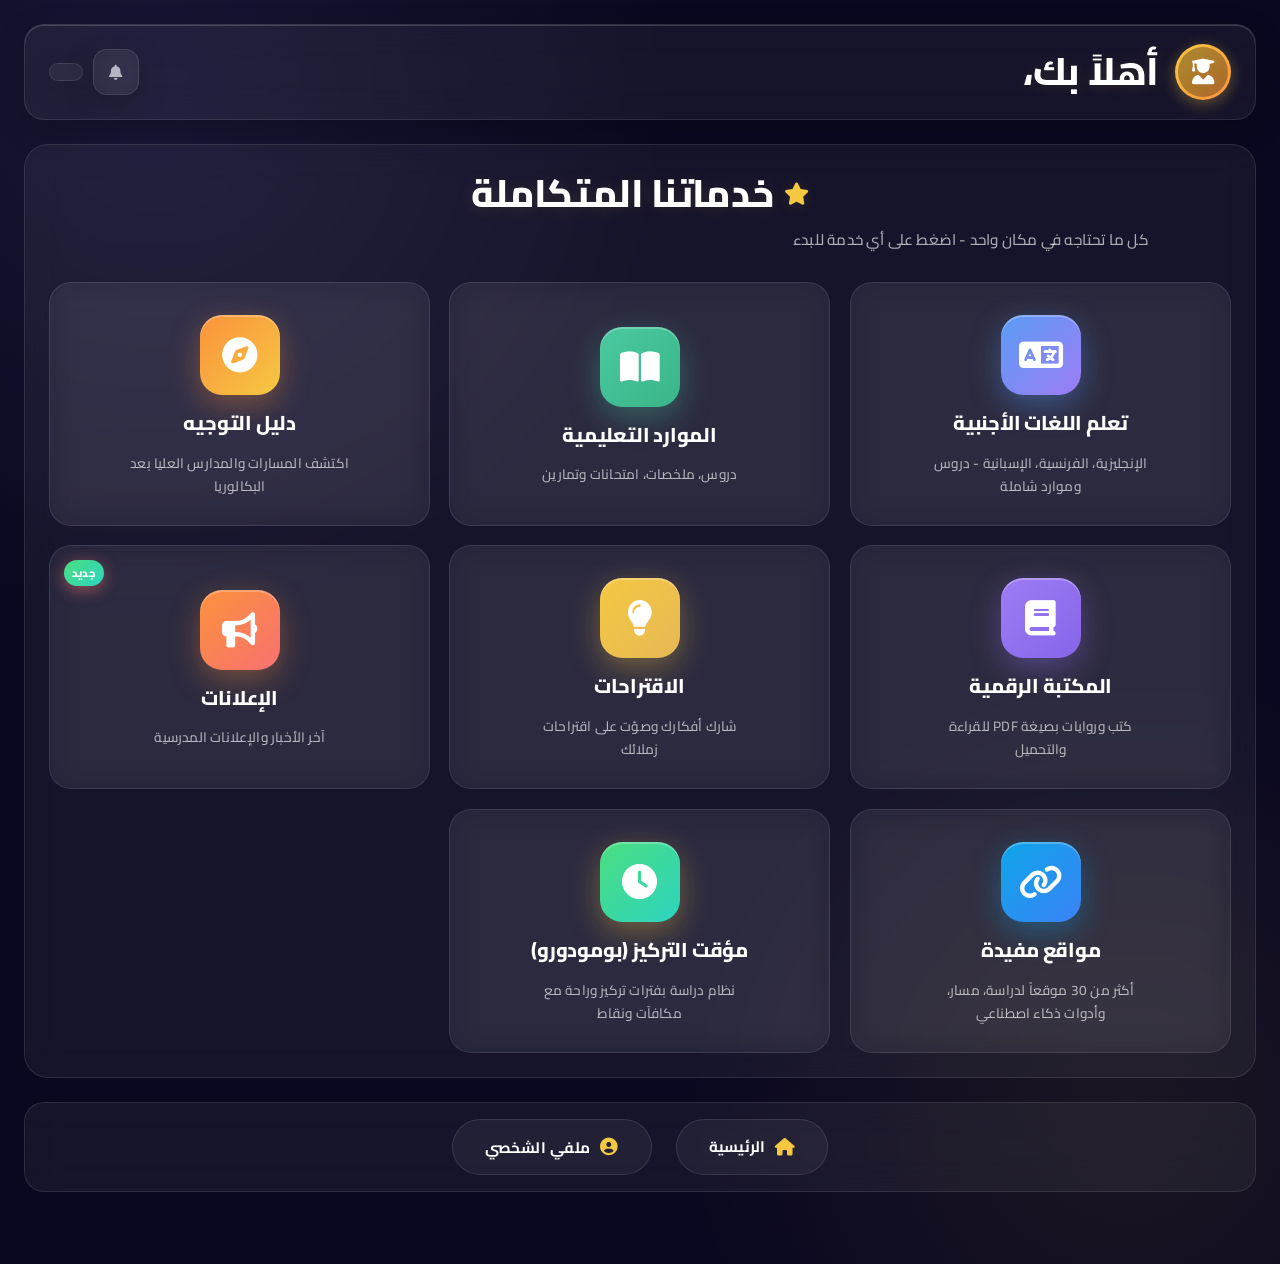
==== dashboard.html @ 283e1a0e "Add files via upload" ====
<!DOCTYPE html>
<html lang="ar" dir="rtl">
<head>
    <meta charset="UTF-8">
    <meta name="viewport" content="width=device-width, initial-scale=1.0">
    <title data-i18n="schoolName">ثانوية الخوارزمي - لوحة التحكم</title>
    <meta name="description" content="لوحة تحكم تلاميذ ثانوية الخوارزمي">
    <meta name="theme-color" content="#0a0820">
    <link rel="stylesheet" href="style.css">
    <link href="https://fonts.googleapis.com/css2?family=Cairo:wght@300;400;500;600;700;800;900&display=swap" rel="stylesheet">
    <link rel="stylesheet" href="https://cdnjs.cloudflare.com/ajax/libs/font-awesome/6.5.1/css/all.min.css">

    <style>
        :root {
            color-scheme: dark;
            --accent-gold: #f5c842;
            --glass-bg: rgba(255, 255, 255, 0.05);
            --glass-bg-hover: rgba(255, 255, 255, 0.075);
            --glass-border: rgba(255, 255, 255, 0.1);
            --glass-blur: blur(18px);
            --glass-shadow: 0 10px 30px rgba(0, 0, 0, 0.22);
            --glass-shadow-hover: 0 12px 32px rgba(0, 0, 0, 0.3), 0 0 18px rgba(245, 200, 66, 0.1);
            --radius-lg: 18px;
            --transition-base: 0.3s ease;
            --text-secondary: rgba(255, 255, 255, 0.65);
            --text-muted: rgba(255, 255, 255, 0.6);
        }

        html, body {
            min-height: 100%;
            background: #0a0820 !important;
            color: #ffffff !important;
        }

        body {
            background-color: #0a0820 !important;
            background-image: radial-gradient(circle at 12% 8%, rgba(91, 82, 153, 0.18), transparent 32%),
                              radial-gradient(circle at 88% 88%, rgba(245, 200, 66, 0.07), transparent 28%) !important;
        }

        /* ملاحظة: .dashboard-container لا يجب أن يحمل backdrop-filter،
           لأنه يجعل أي عنصر position:fixed بداخله (مثل نافذة الإشعارات) نسبةً إليه بدل الشاشة */
        .section-card, .stat-card-dash, .stats-grid > *,
        .services-section, .service-card, .admin-stat-card, .admin-action-btn,
        .admin-messenger-section, .profile-modal-content, .modal-box,
        .modal-content {
            background-color: rgba(255, 255, 255, 0.05);
            border-color: rgba(255, 255, 255, 0.1);
            -webkit-backdrop-filter: blur(18px);
            backdrop-filter: blur(18px);
        }

        .services-title, .section-title, .admin-dashboard-title,
        .rewards-text h3, h1, h2 {
            text-shadow: 0 2px 16px rgba(245, 200, 66, 0.12);
        }

        .btn-rewards {
            box-shadow: 0 4px 15px rgba(245, 200, 66, 0.3) !important;
        }

        .btn-rewards:hover {
            box-shadow: 0 8px 25px rgba(245, 200, 66, 0.42) !important;
        }

        .stat-card-dash, .admin-stat-card {
            transition: transform 0.3s ease, border-color 0.3s ease, box-shadow 0.3s ease;
        }

        .stat-card-dash:hover, .admin-stat-card:hover {
            transform: translateY(-3px);
            border-color: var(--accent-gold) !important;
            box-shadow: 0 10px 28px rgba(0, 0, 0, 0.25), 0 0 16px rgba(245, 200, 66, 0.12);
        }

        input, select, textarea {
            color: #ffffff;
        }

        input::placeholder, textarea::placeholder {
            color: rgba(255, 255, 255, 0.5);
        }

        /* ═══════════════════════════════════════════ */
        /* تحسينات الخطوط والتناسق                     */
        /* ═══════════════════════════════════════════ */
        body {
            font-family: 'Cairo', 'Segoe UI', 'Tahoma', sans-serif !important;
            font-weight: 500 !important;
            line-height: 1.8 !important;
            letter-spacing: 0.2px !important;
            -webkit-font-smoothing: antialiased !important;
            -moz-osx-font-smoothing: grayscale !important;
            text-rendering: optimizeLegibility !important;
        }

        h1, h2, h3, h4 {
            font-family: 'Cairo', sans-serif !important;
            letter-spacing: -0.3px !important;
        }

        .service-title {
            font-size: clamp(1rem, 2.5vw, 1.25rem) !important;
            font-weight: 800 !important;
            letter-spacing: -0.2px !important;
        }

        .service-desc {
            font-size: 0.85rem !important;
            font-weight: 500 !important;
            line-height: 1.7 !important;
        }

        .section-title {
            display: flex !important;
            align-items: center !important;
            gap: 0.6rem !important;
            font-size: 1.05rem !important;
            font-weight: 800 !important;
            padding-bottom: 0.8rem !important;
            margin-bottom: 1rem !important;
            border-bottom: 1px solid rgba(255, 255, 255, 0.1) !important;
        }

        .section-title i {
            color: var(--accent-gold, #f5c842) !important;
            font-size: 1.1rem !important;
        }

        .stat-number-dash {
            font-size: 1.7rem !important;
            font-weight: 900 !important;
            font-variant-numeric: tabular-nums !important;
            letter-spacing: -0.5px !important;
        }

        .stat-info h3 {
            font-size: 0.78rem !important;
            font-weight: 600 !important;
            color: var(--text-muted) !important;
        }

        .dashboard-header {
            position: relative !important;
            z-index: 1000 !important;
        }

        .header-actions {
            display: flex;
            align-items: center;
            gap: 0.6rem;
            position: relative !important;
            z-index: 1001 !important;
        }

        .notifications-wrapper {
            position: relative !important;
            display: inline-block !important;
            z-index: 1002 !important;
        }

        .stats-grid, .section-card, .stat-card-dash, .dashboard-container {
            position: relative;
            z-index: 1;
        }

        /* ═══════════════════════════════════════════ */
        /* ✅ الصورة الشخصية - تحسينات شاملة          */
        /* ═══════════════════════════════════════════ */
        .profile-avatar-large {
            width: 120px !important;
            height: 120px !important;
            border-radius: 50% !important;
            margin: 0 auto 1.2rem !important;
            position: relative !important;
            cursor: pointer !important;
            overflow: hidden !important;
            padding: 3px !important;
            background: linear-gradient(135deg, #f5c842 0%, #fb923c 50%, #a78bfa 100%) !important;
            box-shadow:
                0 0 0 4px rgba(245, 200, 66, 0.18),
                0 0 0 5px rgba(255, 255, 255, 0.1),
                0 15px 40px rgba(0, 0, 0, 0.4) !important;
            transition: all 0.4s cubic-bezier(0.175, 0.885, 0.32, 1.275) !important;
        }

        .profile-avatar-large:hover {
            transform: scale(1.05) !important;
            box-shadow:
                0 0 0 4px rgba(245, 200, 66, 0.18),
                0 0 0 5px rgba(245, 200, 66, 0.4),
                0 20px 50px rgba(0, 0, 0, 0.5) !important;
        }

        .profile-avatar-large img {
            width: 100% !important;
            height: 100% !important;
            object-fit: cover !important;
            border-radius: 50% !important;
            display: block !important;
            background: rgba(0, 0, 0, 0.3) !important;
        }

        .profile-avatar-large .avatar-overlay {
            position: absolute !important;
            inset: 3px !important;
            background: rgba(20, 18, 45, 0.85) !important;
            backdrop-filter: blur(4px) !important;
            display: flex !important;
            flex-direction: column !important;
            align-items: center !important;
            justify-content: center !important;
            color: white !important;
            gap: 6px !important;
            opacity: 0 !important;
            transition: opacity 0.3s ease !important;
            border-radius: 50% !important;
            z-index: 2 !important;
        }

        .profile-avatar-large:hover .avatar-overlay {
            opacity: 1 !important;
        }

        .profile-avatar-large .avatar-overlay i {
            font-size: 1.6rem !important;
            color:#f5c842 !important;
            text-shadow: 0 2px 10px rgba(245, 200, 66, 0.5) !important;
        }

        .profile-avatar-large .avatar-overlay span {
            font-size: 0.72rem !important;
            font-weight: 700 !important;
            letter-spacing: 0.5px !important;
        }

        .user-avatar {
            width: 100% !important;
            height: 100% !important;
            border-radius: 50% !important;
            background: rgba(0, 0, 0, 0.3) !important;
            display: flex !important;
            align-items: center !important;
            justify-content: center !important;
            font-size: 1.6rem !important;
            color:#ffffff !important;
            overflow: hidden !important;
        }

        .user-avatar img {
            width: 100% !important;
            height: 100% !important;
            object-fit: cover !important;
            border-radius: 50% !important;
            display: block !important;
        }

        /* ═══════════════════════════════════════════ */
        /* بطاقة متجر المكافآت                         */
        /* ═══════════════════════════════════════════ */
        .rewards-banner {
            background: linear-gradient(135deg, rgba(245, 200, 66, 0.15), rgba(251, 146, 60, 0.15));
            border: 1px solid rgba(245, 200, 66, 0.4);
            border-radius: 24px;
            padding: 1.5rem;
            margin-bottom: 1.5rem;
            display: flex;
            align-items: center;
            justify-content: space-between;
            flex-wrap: wrap;
            gap: 1rem;
            position: relative;
            overflow: hidden;
            box-shadow: 0 8px 32px rgba(245, 200, 66, 0.1);
        }

        .rewards-banner::before {
            content: '';
            position: absolute;
            top: -50%;
            right: -10%;
            width: 200px;
            height: 200px;
            background: radial-gradient(circle, rgba(245, 200, 66, 0.2), transparent 70%);
            border-radius: 50%;
        }

        .rewards-info {
            display: flex;
            align-items: center;
            gap: 1rem;
            z-index: 1;
        }

        .rewards-icon {
            width: 60px;
            height: 60px;
            border-radius: 18px;
            background: linear-gradient(135deg, #f5c842, #fb923c);
            display: flex;
            align-items: center;
            justify-content: center;
            font-size: 1.8rem;
            color: #1a1a2e;
            box-shadow: 0 8px 20px rgba(245, 200, 66, 0.4);
            flex-shrink: 0;
        }

        .rewards-text h3 {
            color:#ffffff;
            font-size: 1.2rem;
            font-weight: 800;
            margin-bottom: 0.3rem;
        }

        .rewards-text p {
            color:rgba(255, 255, 255, 0.72);
            font-size: 0.85rem;
            margin: 0;
        }

        .rewards-text strong {
            color: var(--accent-gold);
            font-size: 1.1rem;
        }

        .btn-rewards {
            background: linear-gradient(135deg, #f5c842, #fb923c);
            color: #1a1a2e;
            padding: 0.8rem 1.5rem;
            border-radius: 50px;
            font-weight: 800;
            font-family: 'Cairo', sans-serif;
            text-decoration: none;
            display: inline-flex;
            align-items: center;
            gap: 0.5rem;
            z-index: 1;
            transition: all 0.3s ease;
            box-shadow: 0 4px 15px rgba(245, 200, 66, 0.4);
            flex-shrink: 0;
        }

        .btn-rewards:hover {
            transform: translateY(-3px) scale(1.05);
            box-shadow: 0 8px 25px rgba(245, 200, 66, 0.6);
        }

        /* ═══════════════════════════════════════════ */
        /* لوحة المشرف/المطور                          */
        /* ═══════════════════════════════════════════ */
        .admin-dashboard-section {
            background: linear-gradient(135deg, rgba(245, 200, 66, 0.08), rgba(79, 70, 229, 0.08));
            border: 1px solid rgba(245, 200, 66, 0.2);
            border-radius: 24px;
            padding: 1.5rem;
            margin-bottom: 1.5rem;
        }

        .admin-dashboard-title {
            display: flex;
            align-items: center;
            gap: 0.6rem;
            color:#ffffff;
            font-size: 1.1rem;
            font-weight: 800;
            margin-bottom: 1.2rem;
        }

        .admin-dashboard-title i {
            color: var(--accent-gold);
            font-size: 1.3rem;
        }

        .admin-stats-grid {
            display: grid;
            grid-template-columns: repeat(auto-fit, minmax(150px, 1fr));
            gap: 1rem;
            margin-bottom: 1rem;
        }

        .admin-stat-card {
            background: var(--glass-bg);
            backdrop-filter: var(--glass-blur);
            border: 1px solid var(--glass-border);
            border-radius: var(--radius-lg);
            padding: 1rem;
            text-align: center;
            transition: all var(--transition-base);
            cursor: pointer;
            box-shadow: var(--glass-shadow);
        }

        .admin-stat-card:hover {
            background: var(--glass-bg-hover);
            transform: translateY(-3px);
            border-color: rgba(245, 200, 66, 0.3);
            box-shadow: var(--glass-shadow-hover);
        }

        .admin-stat-card .number {
            font-size: 1.8rem;
            font-weight: 900;
            color: var(--accent-gold);
            line-height: 1.2;
            letter-spacing: -0.5px;
        }

        .admin-stat-card .label {
            color: var(--text-secondary);
            font-size: 0.75rem;
            margin-top: 0.2rem;
            font-weight: 600;
        }

        .admin-quick-actions {
            display: grid;
            grid-template-columns: repeat(auto-fit, minmax(140px, 1fr));
            gap: 0.8rem;
            margin-top: 1rem;
        }

        .admin-action-btn {
            background: var(--glass-bg);
            border: 1px solid var(--glass-border);
            border-radius: 14px;
            padding: 0.9rem 0.6rem;
            color:#ffffff;
            text-decoration: none;
            text-align: center;
            transition: all var(--transition-base);
            display: flex;
            flex-direction: column;
            align-items: center;
            gap: 0.4rem;
            font-size: 0.78rem;
            font-weight: 600;
            font-family: 'Cairo', sans-serif;
            cursor: pointer;
        }

        .admin-action-btn:hover {
            background: var(--glass-bg-hover);
            border-color: var(--accent-gold);
            transform: translateY(-3px);
            box-shadow: 0 8px 25px rgba(245, 200, 66, 0.2);
        }

        .admin-action-btn i {
            font-size: 1.3rem;
            color: var(--accent-gold);
            transition: transform 0.3s ease;
        }

        .admin-action-btn:hover i {
            transform: scale(1.15) rotate(-5deg);
        }

        /* ═══════════════════════════════════════════ */
        /* إدارة الرسائل والردود                      */
        /* ═══════════════════════════════════════════ */
        .admin-messenger-section {
            margin-bottom: 1.5rem;
            background: var(--glass-bg);
            backdrop-filter: var(--glass-blur);
            border: 1px solid var(--glass-border);
            border-radius: 24px;
            overflow: hidden;
            box-shadow: var(--glass-shadow);
            transition: all 0.3s ease;
        }

        .admin-messenger-section.fullscreen {
            position: fixed;
            top: 0;
            left: 0;
            width: 100vw;
            height: 100vh;
            z-index: 99999;
            margin: 0;
            border-radius: 0;
            background: rgba(20, 18, 45, 0.94);
        }

        .admin-messenger-section.fullscreen .admin-messenger-wrapper {
            height: calc(100vh - 65px);
        }

        .admin-messenger-header {
            display: flex;
            justify-content: space-between;
            align-items: center;
            padding: 1rem 1.5rem;
            background: linear-gradient(135deg, rgba(91, 156, 245, 0.12), rgba(79, 70, 229, 0.08));
            border-bottom: 1px solid rgba(91, 156, 245, 0.2);
            gap: 1rem;
            flex-wrap: wrap;
        }

        .admin-messenger-header h3 {
            color:#ffffff;
            font-size: 1.05rem;
            font-weight: 800;
            display: flex;
            align-items: center;
            gap: 0.6rem;
            margin: 0;
        }

        .admin-messenger-header h3 i {
            color:#5b9cf5;
            font-size: 1.2rem;
        }

        .btn-fullscreen {
            background:rgba(255, 255, 255, 0.05);
            border: 1px solid rgba(255, 255, 255, 0.1);
            color:rgba(255, 255, 255, 0.72);
            width: 36px;
            height: 36px;
            border-radius: 10px;
            display: flex;
            align-items: center;
            justify-content: center;
            cursor: pointer;
            transition: all 0.3s ease;
        }

        .btn-fullscreen:hover {
            background: rgba(91, 156, 245, 0.2);
            color:#5b9cf5;
            border-color: #5b9cf5;
        }

        .admin-messenger-wrapper {
            display: flex;
            height: 600px;
            background: rgba(20, 18, 45, 0.4);
            overflow: hidden;
        }

        .admin-messenger-list {
            width: 340px;
            flex-shrink: 0;
            background: rgba(20, 18, 45, 0.94);
            border-left: 1px solid rgba(91, 156, 245, 0.1);
            display: flex;
            flex-direction: column;
        }

        .admin-messenger-search {
            padding: 0.8rem;
            border-bottom: 1px solid rgba(255, 255, 255, 0.1);
        }

        .admin-messenger-search input {
            width: 100%;
            padding: 0.6rem 1rem;
            background:rgba(255, 255, 255, 0.05);
            border: 1px solid rgba(255, 255, 255, 0.1);
            border-radius: 20px;
            color:#ffffff;
            font-family: 'Cairo', sans-serif;
            font-size: 0.85rem;
            outline: none;
        }

        .admin-messenger-search input:focus {
            border-color: #5b9cf5;
            background:rgba(255, 255, 255, 0.08);
        }

        .admin-messenger-items {
            flex: 1;
            overflow-y: auto;
            padding: 0.4rem;
        }

        .admin-msg-item {
            display: flex;
            align-items: center;
            gap: 0.7rem;
            padding: 0.75rem 0.8rem;
            border-radius: 12px;
            cursor: pointer;
            transition: all 0.25s ease;
            margin-bottom: 0.3rem;
            border: 1px solid transparent;
        }

        .admin-msg-item:hover {
            background: rgba(91, 156, 245, 0.08);
        }

        .admin-msg-item.active {
            background: rgba(91, 156, 245, 0.15);
            border-color: rgba(91, 156, 245, 0.3);
        }

        .admin-msg-avatar {
            width: 48px;
            height: 48px;
            border-radius: 50%;
            background: linear-gradient(135deg, #5b9cf5, #4a8ae0);
            display: flex;
            align-items: center;
            justify-content: center;
            color: white;
            font-weight: 700;
            font-size: 0.9rem;
            flex-shrink: 0;
            overflow: hidden;
        }

        .admin-msg-avatar img {
            width: 100%;
            height: 100%;
            object-fit: cover;
        }

        .admin-msg-info {
            flex: 1;
            min-width: 0;
        }

        .admin-msg-top {
            display: flex;
            justify-content: space-between;
            gap: 0.4rem;
            margin-bottom: 3px;
        }

        .admin-msg-name {
            color:#ffffff;
            font-size: 0.88rem;
            font-weight: 700;
            overflow: hidden;
            text-overflow: ellipsis;
            white-space: nowrap;
        }

        .admin-msg-time {
            color:rgba(255, 255, 255, 0.58);
            font-size: 0.65rem;
            flex-shrink: 0;
        }

        .admin-msg-bottom {
            display: flex;
            justify-content: space-between;
            align-items: center;
            gap: 0.4rem;
        }

        .admin-msg-preview {
            color:rgba(255, 255, 255, 0.58);
            font-size: 0.75rem;
            overflow: hidden;
            text-overflow: ellipsis;
            white-space: nowrap;
            flex: 1;
        }

        .admin-msg-badge {
            background: #5b9cf5;
            color: white;
            font-size: 0.6rem;
            font-weight: 800;
            padding: 2px 7px;
            border-radius: 10px;
            flex-shrink: 0;
        }

        .admin-messenger-chat {
            flex: 1;
            display: flex;
            flex-direction: column;
            background: rgba(14, 12, 35, 0.92);
            overflow: hidden;
            min-width: 0;
        }

        .admin-chat-empty {
            flex: 1;
            display: flex;
            flex-direction: column;
            align-items: center;
            justify-content: center;
            color:rgba(255, 255, 255, 0.58);
            text-align: center;
        }

        .admin-chat-empty i {
            font-size: 4rem;
            color: rgba(91, 156, 245, 0.3);
            margin-bottom: 1rem;
        }

        .admin-chat-empty h3 {
            color:rgba(255, 255, 255, 0.72);
            font-size: 1.1rem;
            margin-bottom: 0.4rem;
        }

        .admin-chat-header {
            padding: 0.9rem 1.2rem;
            background: rgba(20, 18, 45, 0.94);
            border-bottom: 1px solid rgba(91, 156, 245, 0.15);
            display: flex;
            align-items: center;
            gap: 0.8rem;
            flex-shrink: 0;
        }

        .admin-chat-avatar {
            width: 42px;
            height: 42px;
            border-radius: 50%;
            background: linear-gradient(135deg, #5b9cf5, #4a8ae0);
            display: flex;
            align-items: center;
            justify-content: center;
            color: white;
            font-weight: 700;
            font-size: 0.9rem;
            flex-shrink: 0;
            overflow: hidden;
        }

        .admin-chat-info {
            flex: 1;
            min-width: 0;
        }

        .admin-chat-name {
            color:#ffffff;
            font-size: 0.95rem;
            font-weight: 700;
            margin-bottom: 2px;
            display: flex;
            align-items: center;
            gap: 0.4rem;
        }

        .admin-chat-status {
            color:rgba(255, 255, 255, 0.58);
            font-size: 0.72rem;
        }

        .admin-chat-body {
            flex: 1;
            min-height: 0;
            overflow-y: auto;
            padding: 1.2rem;
            display: flex;
            flex-direction: column;
            gap: 0.8rem;
        }

        .admin-chat-body::-webkit-scrollbar {
            width: 5px;
        }

        .admin-chat-body::-webkit-scrollbar-thumb {
            background: rgba(91, 156, 245, 0.3);
            border-radius: 10px;
        }

        .admin-bubble {
            display: flex;
            gap: 0.6rem;
            max-width: 75%;
            animation: devBubbleIn 0.3s ease;
        }

        @keyframes devBubbleIn {
            from { opacity: 0; transform: translateY(8px); }
            to { opacity: 1; transform: translateY(0); }
        }

        .admin-bubble.student { align-self: flex-start; }
        .admin-bubble.admin { align-self: flex-end; flex-direction: row-reverse; }

        .admin-bubble-avatar {
            width: 34px;
            height: 34px;
            border-radius: 50%;
            display: flex;
            align-items: center;
            justify-content: center;
            flex-shrink: 0;
            font-size: 0.75rem;
            font-weight: 700;
            overflow: hidden;
        }

        .admin-bubble.student .admin-bubble-avatar {
            background: linear-gradient(135deg, #5b5299, #7c6ec8);
            color: white;
        }

        .admin-bubble.admin .admin-bubble-avatar {
            background: linear-gradient(135deg, #e5b855, #d4a440);
            color: #1a1a2e;
        }

        .admin-bubble-content {
            display: flex;
            flex-direction: column;
            gap: 3px;
            min-width: 0;
        }

        .admin-bubble-name {
            font-size: 0.7rem;
            color:rgba(255, 255, 255, 0.58);
            font-weight: 600;
            padding: 0 8px;
        }

        .admin-bubble.admin .admin-bubble-name {
            text-align: left;
            color: #e5b855;
        }

        .admin-bubble.student .admin-bubble-name { text-align: right; }

        .admin-bubble-text {
            padding: 0.65rem 1rem;
            border-radius: 16px;
            font-size: 0.85rem;
            line-height: 1.6;
            word-wrap: break-word;
        }

        .admin-bubble.student .admin-bubble-text {
            background: rgba(91, 82, 153, 0.35);
            border: 1px solid rgba(91, 82, 153, 0.5);
            color:#ffffff;
            border-top-right-radius: 4px;
        }

        .admin-bubble.admin .admin-bubble-text {
            background: linear-gradient(135deg, rgba(229, 184, 85, 0.9), rgba(212, 164, 64, 0.9));
            color: #1a1a2e;
            border-top-left-radius: 4px;
            font-weight: 600;
        }

        .admin-bubble-time {
            font-size: 0.62rem;
            color:rgba(255, 255, 255, 0.58);
            padding: 0 8px;
        }

        .admin-bubble.admin .admin-bubble-time { text-align: left; }
        .admin-bubble.student .admin-bubble-time { text-align: right; }

        .admin-reply-box {
            padding: 0.9rem 1.2rem;
            background: rgba(20, 18, 45, 0.94);
            border-top: 1px solid rgba(91, 156, 245, 0.15);
            display: flex;
            align-items: flex-end;
            gap: 0.6rem;
            flex-shrink: 0;
            min-height: 70px;
            position: relative;
            z-index: 5;
        }

        .admin-reply-input {
            flex: 1;
            background: rgba(91, 156, 245, 0.08);
            border: 1px solid rgba(91, 156, 245, 0.2);
            border-radius: 20px;
            padding: 0.75rem 1rem;
            color:#ffffff;
            font-family: 'Cairo', sans-serif;
            font-size: 0.85rem;
            resize: none;
            outline: none;
            min-height: 44px;
            max-height: 120px;
        }

        .admin-reply-input:focus {
            border-color: rgba(91, 156, 245, 0.5);
            background: rgba(91, 156, 245, 0.12);
        }

        .admin-reply-input::placeholder {
            color:rgba(255, 255, 255, 0.58);
        }

        .admin-send-btn {
            width: 44px;
            height: 44px;
            border-radius: 50%;
            background: linear-gradient(135deg, #e5b855, #d4a440);
            border: none;
            color: #1a1a2e;
            cursor: pointer;
            display: flex;
            align-items: center;
            justify-content: center;
            font-size: 1rem;
            flex-shrink: 0;
            box-shadow: 0 4px 15px rgba(229, 184, 85, 0.4);
            transition: all 0.3s ease;
        }

        .admin-send-btn:hover:not(:disabled) {
            transform: scale(1.08) rotate(-8deg);
            box-shadow: 0 6px 20px rgba(229, 184, 85, 0.6);
        }

        .admin-send-btn:disabled {
            opacity: 0.4;
            cursor: not-allowed;
        }

        /* ═══════════════════════════════════════════ */
        /* الخدمات                                     */
        /* ═══════════════════════════════════════════ */
        .services-section {
            padding: 1.5rem !important;
            background:rgba(255, 255, 255, 0.05);
            border: 1px solid rgba(255, 255, 255, 0.1);
            border-radius: 24px;
            margin-bottom: 1.5rem;
            position: relative;
            overflow: hidden;
        }

        .services-header {
            text-align: center;
            margin-bottom: 1.8rem;
            position: relative;
            z-index: 1;
        }

        .services-title {
            color:#ffffff;
            font-size: 1.5rem;
            font-weight: 800;
            margin-bottom: 0.4rem;
            display: inline-flex;
            align-items: center;
            gap: 0.6rem;
            letter-spacing: 0.5px;
        }

        .services-title i {
            color:#f5c842;
            font-size: 1.4rem;
            animation: servicesTitlePulse 3s ease-in-out infinite;
        }

        @keyframes servicesTitlePulse {
            0%, 100% { transform: scale(1) rotate(0deg); }
            50% { transform: scale(1.1) rotate(-5deg); }
        }

        .services-subtitle {
            color:rgba(255, 255, 255, 0.72);
            font-size: 0.85rem;
            font-weight: 500;
        }

        .services-grid {
            display: grid;
            grid-template-columns: repeat(3, 1fr);
            gap: 1.2rem;
            position: relative;
            z-index: 1;
        }

        .service-card {
            position: relative;
            background: rgba(255, 255, 255, 0.05);
            border: 1.5px solid rgba(255, 255, 255, 0.1);
            border-radius: 22px;
            padding: 2rem 1.5rem 1.7rem;
            text-align: center;
            text-decoration: none;
            color:#ffffff;
            cursor: pointer;
            transition: all 0.45s cubic-bezier(0.175, 0.885, 0.32, 1.275);
            overflow: hidden;
            display: flex;
            flex-direction: column;
            align-items: center;
            justify-content: center;
            gap: 0.9rem;
            min-height: 220px;
            font-family: 'Cairo', sans-serif;
        }

        .service-card::before {
            content: '';
            position: absolute;
            top: 0;
            left: 0;
            right: 0;
            height: 3px;
            background: linear-gradient(90deg, transparent, var(--card-color, #f5c842), transparent);
            opacity: 0.6;
            transition: all 0.45s ease;
        }

        .service-card:hover {
            transform: translateY(-10px) scale(1.03);
            border-color: var(--card-color-border, rgba(245, 200, 66, 0.4));
            box-shadow:
                0 25px 50px rgba(0, 0, 0, 0.35),
                0 0 60px var(--card-color-glow, rgba(245, 200, 66, 0.15));
        }

        .service-icon {
            width: 80px;
            height: 80px;
            border-radius: 22px;
            display: flex;
            align-items: center;
            justify-content: center;
            font-size: 2.2rem;
            color: white;
            flex-shrink: 0;
            background: var(--card-color, linear-gradient(135deg, #f5c842, #fb923c));
            box-shadow:
                0 10px 30px var(--card-color-shadow, rgba(245, 200, 66, 0.35)),
                inset 0 2px 0 rgba(255, 255, 255, 0.25);
            transition: all 0.45s cubic-bezier(0.175, 0.885, 0.32, 1.275);
        }

        .service-card:hover .service-icon {
            transform: rotateY(15deg) rotateX(8deg) scale(1.12) translateY(-5px);
        }

        .service-title {
            color:#ffffff;
            font-size: 1.15rem;
            font-weight: 800;
            margin: 0;
            transition: all 0.3s ease;
        }

        .service-card:hover .service-title {
            color: var(--card-color-text, #f5c842);
        }

        .service-desc {
            color:rgba(255, 255, 255, 0.58);
            font-size: 0.78rem;
            font-weight: 500;
            line-height: 1.5;
            margin: 0;
            max-width: 220px;
        }

        .service-badge {
            position: absolute;
            top: 14px;
            left: 14px;
            min-width: 26px;
            height: 26px;
            padding: 0 8px;
            border-radius: 13px;
            background: linear-gradient(135deg, #f87171, #fb923c);
            color: white;
            font-size: 0.7rem;
            font-weight: 800;
            display: flex;
            align-items: center;
            justify-content: center;
            box-shadow: 0 4px 15px rgba(248, 113, 113, 0.5);
            z-index: 2;
            animation: badgePulse 2s ease-in-out infinite;
        }
        .service-badge { display: none !important; }
                #announcementsServiceBadge { display: flex !important; }
        @keyframes badgePulse {
            0%, 100% { transform: scale(1); }
            50% { transform: scale(1.1); }
        }

        .service-badge.new {
            background: linear-gradient(135deg, #4ade80, #2dd4bf);
        }

        .service-card[data-service="messages"] {
            --card-color: linear-gradient(135deg, #5b9cf5, #4a8ae0);
            --card-color-border: rgba(91, 156, 245, 0.4);
            --card-color-glow: rgba(91, 156, 245, 0.15);
            --card-color-shadow: rgba(91, 156, 245, 0.35);
            --card-color-text: #5b9cf5;
        }

        .service-card[data-service="english"] {
            --card-color: linear-gradient(135deg, #5b9cf5, #9d7cf5);
            --card-color-border: rgba(91, 156, 245, 0.5);
            --card-color-glow: rgba(91, 156, 245, 0.20);
            --card-color-shadow: rgba(91, 156, 245, 0.4);
            --card-color-text: #5b9cf5;
        }

        .service-card[data-service="resources"] {
            --card-color: linear-gradient(135deg, #4ac9a0, #3bb589);
            --card-color-border: rgba(74, 201, 160, 0.4);
            --card-color-glow: rgba(74, 201, 160, 0.15);
            --card-color-shadow: rgba(74, 201, 160, 0.35);
            --card-color-text: #4ac9a0;
        }

        .service-card[data-service="guidance"] {
            --card-color: linear-gradient(135deg, #fb923c, #f5c842);
            --card-color-border: rgba(251, 146, 60, 0.4);
            --card-color-glow: rgba(251, 146, 60, 0.15);
            --card-color-shadow: rgba(251, 146, 60, 0.35);
            --card-color-text: #fb923c;
        }

        .service-card[data-service="library"] {
            --card-color: linear-gradient(135deg, #9d7cf5, #8566e8);
            --card-color-border: rgba(157, 124, 245, 0.4);
            --card-color-glow: rgba(157, 124, 245, 0.15);
            --card-color-shadow: rgba(157, 124, 245, 0.35);
            --card-color-text: #9d7cf5;
        }

        .service-card[data-service="ideas"] {
            --card-color: linear-gradient(135deg, #f5c842, #e5b855);
            --card-color-border: rgba(245, 200, 66, 0.4);
            --card-color-glow: rgba(245, 200, 66, 0.15);
            --card-color-shadow: rgba(245, 200, 66, 0.35);
            --card-color-text: #f5c842;
        }

        .service-card[data-service="announcements"] {
            --card-color: linear-gradient(135deg, #fb923c, #f87171);
            --card-color-border: rgba(251, 146, 60, 0.4);
            --card-color-glow: rgba(251, 146, 60, 0.15);
            --card-color-shadow: rgba(251, 146, 60, 0.35);
            --card-color-text: #fb923c;
        }

        .service-card[data-service="admin"] {
            --card-color: linear-gradient(135deg, #e5b855, #d4a440);
            --card-color-border: rgba(229, 184, 85, 0.4);
            --card-color-glow: rgba(229, 184, 85, 0.15);
            --card-color-shadow: rgba(229, 184, 85, 0.35);
            --card-color-text: #e5b855;
        }
        .service-card[data-service="home"] {
            --card-color: linear-gradient(135deg, #f472b6, #ec4899);
            --card-color-border: rgba(244, 114, 182, 0.4);
            --card-color-glow: rgba(244, 114, 182, 0.15);
            --card-color-shadow: rgba(244, 114, 182, 0.35);
            --card-color-text: #f472b6;
        }

        .service-card[data-service="profile"] {
            --card-color: linear-gradient(135deg, #2dd4bf, #14b8a6);
            --card-color-border: rgba(45, 212, 191, 0.4);
            --card-color-glow: rgba(45, 212, 191, 0.15);
            --card-color-shadow: rgba(45, 212, 191, 0.35);
            --card-color-text: #2dd4bf;
        }

        .service-card[data-service="links"] {
            --card-color: linear-gradient(135deg, #0ea5e9, #3b82f6);
            --card-color-border: rgba(14, 165, 233, 0.4);
            --card-color-glow: rgba(14, 165, 233, 0.15);
            --card-color-shadow: rgba(14, 165, 233, 0.35);
            --card-color-text: #0ea5e9;
        }

        /* ═══════════════════════════════════════════ */
        /* Profile Modal                               */
        /* ═══════════════════════════════════════════ */
        .profile-modal-content {
            background: linear-gradient(165deg, rgba(20, 18, 45, 0.94) 0%, rgba(14, 12, 35, 0.92) 100%) !important;
            backdrop-filter: blur(40px) !important;
            border-radius: 28px !important;
            width: 94% !important;
            max-width: 460px !important;
            max-height: 92vh !important;
            overflow-y: auto !important;
            direction: rtl !important;
            border: 1px solid rgba(255, 255, 255, 0.1) !important;
            box-shadow: 0 30px 80px rgba(0, 0, 0, 0.5) !important;
            animation: profileModalFadeIn 0.45s cubic-bezier(0.175, 0.885, 0.32, 1.275) !important;
        }

        @keyframes profileModalFadeIn {
            from { opacity: 0; transform: scale(0.92) translateY(20px); }
            to { opacity: 1; transform: scale(1) translateY(0); }
        }

        .profile-modal-header {
            background: linear-gradient(135deg, #4c4a8a 0%, #5b5299 100%) !important;
            padding: 1.2rem 1.5rem !important;
            display: flex !important;
            justify-content: space-between !important;
            align-items: center !important;
            position: sticky !important;
            top: 0 !important;
            z-index: 10 !important;
            border-radius: 28px 28px 0 0 !important;
        }

        .header-brand {
            display: flex !important;
            align-items: center !important;
            gap: 0.7rem !important;
            color:#ffffff !important;
            font-weight: 700 !important;
            font-size: 1rem !important;
        }

        .header-brand i {
            font-size: 1.25rem !important;
            color: rgba(245, 200, 66, 0.85) !important;
        }

        .modal-close-btn {
            width: 36px !important;
            height: 36px !important;
            border-radius: 50% !important;
            background:rgba(255, 255, 255, 0.08) !important;
            border: 1px solid rgba(255, 255, 255, 0.1) !important;
            color:rgba(255, 255, 255, 0.72) !important;
            cursor: pointer !important;
            display: flex !important;
            align-items: center !important;
            justify-content: center !important;
            transition: all 0.3s ease !important;
        }

        .modal-close-btn:hover {
            background: rgba(248, 113, 113, 0.25) !important;
            color:#ffffff !important;
            transform: rotate(90deg) !important;
        }

        .profile-modal-body {
            padding: 2rem 1.5rem 1.5rem !important;
            text-align: center !important;
        }

        .profile-display-name {
            color:#ffffff !important;
            font-size: 1.35rem !important;
            font-weight: 700 !important;
            margin-bottom: 0.7rem !important;
        }

        .profile-role-badge {
            display: inline-flex !important;
            align-items: center !important;
            gap: 0.45rem !important;
            padding: 0.45rem 1.15rem !important;
            border-radius: 50px !important;
            font-size: 0.8rem !important;
            font-weight: 700 !important;
        }

        .profile-role-badge.admin {
            background: linear-gradient(135deg, rgba(245, 200, 66, 0.18), rgba(251, 146, 60, 0.15)) !important;
            color: rgba(245, 200, 66, 0.95) !important;
            border: 1px solid rgba(245, 200, 66, 0.25) !important;
        }

        .profile-role-badge.developer {
            background: linear-gradient(135deg, rgba(157, 124, 245, 0.18), rgba(192, 132, 252, 0.15)) !important;
            color: rgba(192, 132, 252, 0.95) !important;
            border: 1px solid rgba(157, 124, 245, 0.25) !important;
        }

        .profile-role-badge.student {
            background: linear-gradient(135deg, rgba(91, 156, 245, 0.18), rgba(168, 85, 247, 0.15)) !important;
            color: rgba(168, 200, 245, 0.95) !important;
            border: 1px solid rgba(91, 156, 245, 0.25) !important;
        }

        .profile-info-cards {
            display: flex !important;
            flex-direction: column !important;
            gap: 0.55rem !important;
            margin-bottom: 1.5rem !important;
            text-align: right !important;
        }

        .info-card {
            display: flex !important;
            align-items: center !important;
            gap: 0.85rem !important;
            padding: 0.85rem 1rem !important;
            background:rgba(255, 255, 255, 0.05) !important;
            border: 1px solid rgba(255, 255, 255, 0.1) !important;
            border-radius: 14px !important;
            transition: all 0.3s ease !important;
        }

        .info-card:hover {
            background:rgba(255, 255, 255, 0.08) !important;
            transform: translateX(-3px) !important;
        }

        .info-card.hidden {
            display: none !important;
        }

        .info-icon {
            width: 40px !important;
            height: 40px !important;
            border-radius: 12px !important;
            display: flex !important;
            align-items: center !important;
            justify-content: center !important;
            font-size: 1rem !important;
            flex-shrink: 0 !important;
            color:#ffffff !important;
        }

        .info-icon.icon-blue {
            background: linear-gradient(135deg, #5b9cf5, #4a8ae0) !important;
        }

        .info-icon.icon-purple {
            background: linear-gradient(135deg, #9d7cf5, #8566e8) !important;
        }

        .info-icon.icon-green {
            background: linear-gradient(135deg, #4ac9a0, #3bb589) !important;
        }

        .info-icon.icon-gold {
            background: linear-gradient(135deg, #e5b855, #d4a440) !important;
            color: #1a1a2e !important;
        }

        .info-content {
            flex: 1 !important;
            min-width: 0 !important;
            display: flex !important;
            flex-direction: column !important;
            gap: 3px !important;
        }

        .info-label {
            font-size: 0.7rem !important;
            color:rgba(255, 255, 255, 0.58) !important;
        }

        .info-value {
            font-size: 0.88rem !important;
            color:#ffffff !important;
            font-weight: 600 !important;
            overflow: hidden !important;
            text-overflow: ellipsis !important;
            white-space: nowrap !important;
        }

        .profile-divider {
            display: flex !important;
            align-items: center !important;
            gap: 0.8rem !important;
            margin: 1.3rem 0 1rem !important;
            color:rgba(255, 255, 255, 0.58) !important;
            font-size: 0.7rem !important;
            font-weight: 600 !important;
        }

        .profile-divider::before,
        .profile-divider::after {
            content: '' !important;
            flex: 1 !important;
            height: 1px !important;
            background:rgba(255, 255, 255, 0.08) !important;
        }

        .password-input-wrapper {
            position: relative !important;
            margin-bottom: 0.7rem !important;
        }

        .password-input-wrapper .input-icon {
            position: absolute !important;
            right: 15px !important;
            top: 50% !important;
            transform: translateY(-50%) !important;
            color:rgba(255, 255, 255, 0.58) !important;
            font-size: 0.85rem !important;
            pointer-events: none !important;
        }

        .password-input-wrapper input {
            width: 100% !important;
            padding: 0.9rem 2.8rem 0.9rem 2.8rem !important;
            background:rgba(255, 255, 255, 0.05) !important;
            border: 1px solid rgba(255, 255, 255, 0.1) !important;
            border-radius: 14px !important;
            color:#ffffff !important;
            font-family: 'Cairo', sans-serif !important;
            font-size: 0.88rem !important;
        }

        .password-input-wrapper input:focus {
            outline: none !important;
            border-color: rgba(245, 200, 66, 0.4) !important;
            box-shadow: 0 0 0 3px rgba(245, 200, 66, 0.08) !important;
        }

        .toggle-pwd {
            position: absolute !important;
            left: 10px !important;
            top: 50% !important;
            transform: translateY(-50%) !important;
            width: 34px !important;
            height: 34px !important;
            border-radius: 10px !important;
            background: transparent !important;
            border: none !important;
            color:rgba(255, 255, 255, 0.58) !important;
            cursor: pointer !important;
        }

        .btn-profile-action {
            width: 100% !important;
            padding: 0.9rem 1.5rem !important;
            border: none !important;
            border-radius: 14px !important;
            color:#ffffff !important;
            cursor: pointer !important;
            font-family: 'Cairo', sans-serif !important;
            font-size: 0.9rem !important;
            font-weight: 700 !important;
            transition: all 0.3s ease !important;
            display: flex !important;
            align-items: center !important;
            justify-content: center !important;
            gap: 0.55rem !important;
        }

        .btn-profile-action.btn-primary {
            background: linear-gradient(135deg, #5b5299 0%, #6d5fb8 100%) !important;
            box-shadow: 0 4px 15px rgba(91, 82, 153, 0.35) !important;
            margin-bottom: 0.6rem !important;
        }

        .btn-profile-action.btn-primary:hover {
            transform: translateY(-2px) !important;
        }

        .btn-profile-action.btn-danger {
            background: rgba(248, 113, 113, 0.15) !important;
            border: 1px solid rgba(248, 113, 113, 0.25) !important;
            color: rgba(255, 180, 180, 0.95) !important;
        }

        .btn-profile-action.btn-danger:hover {
            transform: translateY(-2px) !important;
            background: rgba(248, 113, 113, 0.22) !important;
        }

        /* ═══════════════════════════════════════════ */
        /* Responsive                                  */
        /* ═══════════════════════════════════════════ */
        @media (max-width: 900px) {
            .services-grid {
                grid-template-columns: repeat(2, 1fr) !important;
                gap: 1rem;
            }

            .service-card {
                min-height: 200px;
                padding: 1.7rem 1.2rem 1.5rem;
            }

            .service-icon {
                width: 70px;
                height: 70px;
                font-size: 1.9rem;
            }

            .admin-messenger-list {
                width: 260px;
            }
        }

        @media (max-width: 768px) {
            .rewards-banner {
                flex-direction: column;
                text-align: center;
            }

            .services-section {
                padding: 1.2rem 1rem;
                border-radius: 20px;
            }

            .services-title {
                font-size: 1.2rem;
            }

            .services-subtitle {
                font-size: 0.75rem;
            }

            .services-grid {
                grid-template-columns: 1fr !important;
                gap: 0.9rem;
            }

            .service-card {
                min-height: 130px;
                padding: 1.3rem 1.2rem;
                flex-direction: row;
                justify-content: flex-start;
                text-align: right;
                gap: 1rem;
            }

            .service-icon {
                width: 60px;
                height: 60px;
                font-size: 1.6rem;
                border-radius: 18px;
            }

            .service-title {
                font-size: 0.95rem;
                text-align: right;
            }

            .service-desc {
                text-align: right;
                max-width: none;
                font-size: 0.7rem;
            }

            .profile-avatar-large {
                width: 100px !important;
                height: 100px !important;
            }
        }

        @media (max-width: 480px) {
            .profile-avatar-large {
                width: 90px !important;
                height: 90px !important;
            }
        }

        /* ═══════════════════════════════════════════ */
        /* الإشعارات (تعريف واحد فقط)                  */
        /* نستخدم #id لرفع الأولوية فوق أي CSS خارجي    */
        /* ═══════════════════════════════════════════ */

        /* الإشعارات للحاسوب */
        #notificationsDropdown {
            position: absolute !important;
            top: calc(100% + 12px) !important;
            left: 0 !important;
            right: auto !important;
            bottom: auto !important;
            transform: none !important;
            width: 380px !important;
            max-width: calc(100vw - 32px) !important;
            max-height: 500px !important;
            overflow-y: auto;
            z-index: 9999 !important;
            display: none !important;
            background: #14122d !important;
            border: 1px solid rgba(255, 255, 255, 0.1);
            border-radius: 18px;
            margin: 0 !important;
        }
        #notificationsDropdown.active {
            display: flex !important;
            flex-direction: column;
            opacity: 1 !important;
            visibility: visible !important;
        }

        /* الإشعارات للهاتف (نافذة منبثقة في منتصف الشاشة)
           ملاحظة: الجافاسكريبت ينقل العنصر إلى <body> أثناء الفتح على الهاتف
           حتى لا يتأثر بأي backdrop-filter / transform في العناصر الأب */
        @media (max-width: 768px) {
            #notificationsDropdown,
            #notificationsDropdown.active {
                position: fixed !important;
                top: 50% !important;
                left: 50% !important;
                right: auto !important;
                bottom: auto !important;
                transform: translate(-50%, -50%) !important;
                width: calc(100vw - 32px) !important;
                max-width: 400px !important;
                max-height: 80vh !important;
                z-index: 99999 !important;
                box-shadow: 0 0 0 100vw rgba(0, 0, 0, 0.7) !important;
            }
        }

        /* ═══════════════════════════════════════════ */
        /* إدارة الرسائل: Sliding Panels للهاتف         */
        /* ═══════════════════════════════════════════ */

        /* زر الرجوع: مخفي على الحاسوب */
        .admin-back-btn {
            display: none;
            width: 38px;
            height: 38px;
            border-radius: 50%;
            background: rgba(91, 156, 245, 0.15);
            border: 1px solid rgba(91, 156, 245, 0.3);
            color: #5b9cf5;
            align-items: center;
            justify-content: center;
            cursor: pointer;
            flex-shrink: 0;
            font-size: 1rem;
            transition: background 0.25s ease;
        }
        .admin-back-btn:active { background: rgba(91, 156, 245, 0.3); }

        /* تناسق الحاسوب */
        .admin-messenger-items { min-height: 0; }
        .admin-messenger-items::-webkit-scrollbar { width: 5px; }
        .admin-messenger-items::-webkit-scrollbar-thumb {
            background: rgba(91, 156, 245, 0.3);
            border-radius: 10px;
        }

        @media (max-width: 768px) {
            .admin-messenger-header {
                padding: 0.75rem 1rem;
                flex-direction: row;
                flex-wrap: nowrap;
                align-items: center;
                gap: 0.6rem;
            }
            .admin-messenger-header h3 {
                flex: 1;
                min-width: 0;
                font-size: 0.95rem;
                gap: 0.5rem;
            }
            .admin-messenger-header h3 > span:first-of-type {
                overflow: hidden;
                text-overflow: ellipsis;
                white-space: nowrap;
            }
            .btn-fullscreen { flex-shrink: 0; }

            /* الحاوية: لوحتان فوق بعضهما */
            .admin-messenger-wrapper {
                position: relative;
                display: block;
                height: 72vh;
                height: 72dvh;
                min-height: 460px;
                overflow: hidden;
            }
            .admin-messenger-section.fullscreen .admin-messenger-wrapper {
                height: calc(100vh - 62px);
                height: calc(100dvh - 62px);
            }

            .admin-messenger-list,
            .admin-messenger-chat {
                position: absolute;
                inset: 0;
                width: 100%;
                max-width: 100%;
                height: 100%;
                max-height: none;
                border: none;
                transition: transform 0.35s ease, visibility 0.35s;
            }

            /* الافتراضي: القائمة ظاهرة، الدردشة مخفية خارج الشاشة */
            .admin-messenger-list {
                transform: translateX(0);
                visibility: visible;
                z-index: 2;
            }
            .admin-messenger-chat {
                transform: translateX(-100%);
                visibility: hidden;
                z-index: 1;
            }

            /* عند فتح محادثة */
            .admin-messenger-wrapper.chat-open .admin-messenger-list {
                transform: translateX(100%);
                visibility: hidden;
            }
            .admin-messenger-wrapper.chat-open .admin-messenger-chat {
                transform: translateX(0);
                visibility: visible;
            }

            /* زر الرجوع يظهر على الهاتف فقط */
            .admin-back-btn { display: flex; }

            .admin-chat-header { padding: 0.7rem 0.9rem; gap: 0.6rem; }
            .admin-chat-body { padding: 0.9rem; }
            .admin-bubble { max-width: 88%; }
            .admin-reply-box {
                padding: 0.7rem 0.9rem;
                padding-bottom: calc(0.7rem + env(safe-area-inset-bottom, 0px));
            }

            /* منع تكبير الشاشة تلقائياً في iOS: خط 16px على الأقل */
            .admin-messenger-search input,
            .admin-reply-input,
            .password-input-wrapper input,
            .edit-input {
                font-size: 16px !important;
            }
        }
        .bottom-actions-bar {
            display: flex; justify-content: center; gap: 1.5rem; margin-top: 1.5rem; margin-bottom: 3rem; padding: 1rem;
            background: var(--glass-bg); border: 1px solid var(--glass-border); border-radius: 20px; backdrop-filter: var(--glass-blur);
        }
        .bottom-action-btn {
            display: flex; align-items: center; gap: 0.6rem; padding: 0.8rem 2rem; border-radius: 50px;
            background: rgba(255, 255, 255, 0.05); border: 1px solid rgba(255, 255, 255, 0.1);
            color: white; font-family: 'Cairo', sans-serif; font-weight: 700; font-size: 0.95rem;
            cursor: pointer; text-decoration: none; transition: all 0.3s ease;
        }
        .bottom-action-btn i { color: var(--accent-gold); font-size: 1.1rem; }
        .bottom-action-btn:hover { background: rgba(255, 255, 255, 0.1); transform: translateY(-3px); border-color: var(--accent-gold); }
        @media (max-width: 480px) { .bottom-actions-bar { flex-direction: column; gap: 0.8rem; } .bottom-action-btn { justify-content: center; } }
    </style>

<style id="admin-messenger-mobile-final-fix">
/* Mobile/tablet: show the contact list alone, then the selected chat alone.
   This intentionally avoids the old 36%/64% split that left a blank panel. */
@media screen and (max-width: 1200px) {
  #adminMessengerSection,
  #adminMessengerSection * { box-sizing: border-box; }

  #adminMessengerSection .admin-messenger-wrapper {
    display: block !important;
    position: relative !important;
    width: 100% !important;
    height: min(76dvh, 760px) !important;
    min-height: 440px !important;
    overflow: hidden !important;
  }

  #adminMessengerSection .admin-messenger-list {
    display: flex !important;
    position: absolute !important;
    inset: 0 !important;
    width: 100% !important;
    max-width: none !important;
    min-width: 0 !important;
    height: 100% !important;
    flex-direction: column !important;
    transform: none !important;
    visibility: visible !important;
    z-index: 2 !important;
    border: 0 !important;
  }

  #adminMessengerSection .admin-messenger-items {
    flex: 1 1 auto !important;
    min-height: 0 !important;
    overflow-y: auto !important;
    width: 100% !important;
  }

  #adminMessengerSection .admin-messenger-chat {
    display: none !important;
    position: absolute !important;
    inset: 0 !important;
    width: 100% !important;
    max-width: none !important;
    min-width: 0 !important;
    height: 100% !important;
    transform: none !important;
    visibility: visible !important;
    z-index: 3 !important;
  }

  #adminMessengerSection .admin-messenger-wrapper.chat-open .admin-messenger-list {
    display: none !important;
  }

  #adminMessengerSection .admin-messenger-wrapper.chat-open .admin-messenger-chat {
    display: flex !important;
    flex-direction: column !important;
  }

  #adminMessengerSection .admin-back-btn {
    display: inline-flex !important;
    align-items: center !important;
    justify-content: center !important;
  }

  #adminMessengerSection .admin-messenger-search {
    flex: 0 0 auto !important;
    width: 100% !important;
  }

  #adminMessengerSection .admin-msg-item {
    width: auto !important;
    max-width: none !important;
  }

  #adminMessengerSection.fullscreen .admin-messenger-wrapper {
    height: calc(100dvh - 68px) !important;
    min-height: 0 !important;
  }
}
@media screen and (max-width: 480px) {
  #adminMessengerSection .admin-messenger-wrapper {
    height: 72dvh !important;
    min-height: 420px !important;
  }
  #adminMessengerSection .admin-messenger-header h3 {
    font-size: clamp(.82rem, 3.5vw, .98rem) !important;
  }
  #adminMessengerSection .admin-msg-item {
    padding: .72rem .65rem !important;
    margin: .12rem .2rem !important;
  }
}
</style>

</head>
<body>
    <div class="offline-banner" id="offlineBanner">
        <i class="fas fa-wifi"></i> أنت غير متصل بالإنترنت - بعض الميزات قد لا تعمل
    </div>

    <div class="dashboard-container">
        <!-- ═══════════════════════════════════════════ -->
        <!-- الهيدر                                       -->
        <!-- ═══════════════════════════════════════════ -->
        <div class="dashboard-header">
            <div class="user-info">
                <div class="user-avatar-wrapper" id="avatarWrapper">
                    <div class="user-avatar" id="headerAvatar">
                        <i class="fas fa-user-graduate"></i>
                    </div>
                </div>
                <div class="welcome-text">
                    <h2 id="welcomeName"><span data-i18n="welcome">أهلاً بك</span>،</h2>
                    <p id="userInfo"></p>
                </div>
            </div>

            <div class="header-actions">
                <div class="notifications-wrapper">
                    <button class="notifications-trigger" id="notificationsTrigger" type="button" onclick="window.toggleNotifications(event)">
                        <i class="fas fa-bell"></i>
                        <span class="notifications-badge" id="notificationsBadge" style="display:none;">0</span>
                    </button>

                    <div class="notifications-dropdown" id="notificationsDropdown">
                        <div class="notifications-header">
                            <h4><i class="fas fa-bell"></i> الإشعارات</h4>
                            <div class="notifications-actions">
                                <button class="notif-action-btn" onclick="window.markAllNotificationsRead()">
                                    <i class="fas fa-check-double"></i>
                                </button>
                                <button class="notif-action-btn" onclick="window.clearAllNotifications()">
                                    <i class="fas fa-trash-alt"></i>
                                </button>
                            </div>
                        </div>
                        <div class="notifications-list" id="notificationsList">
                            <div class="notifications-empty">
                                <i class="fas fa-spinner fa-spin"></i>
                                <p>جاري التحميل...</p>
                            </div>
                        </div>
                    </div>
                </div>

                <div class="date-time" id="dateTime"></div>
            </div>
        </div>

        <!-- ═══════════════════════════════════════════ -->
        <!-- قسم التلميذ                                  -->
        <!-- ═══════════════════════════════════════════ -->
        <div id="studentDashboard" style="display:none;">
            <div class="rewards-banner">
                <div class="rewards-info">
                    <div class="rewards-icon"><i class="fas fa-gift"></i></div>
                    <div class="rewards-text">
                        <h3>متجر المكافآت</h3>
                        <p>لديك <strong id="bannerPoints">0</strong> نقطة. استبدلها بجوائز رائعة!</p>
                    </div>
                </div>
                <a href="rewards.html" class="btn-rewards">
                    <i class="fas fa-shopping-cart"></i> استبدل نقاطك الآن
                </a>
            </div>

            <div class="stats-grid">
                <div class="stat-card-dash" onclick="window.openStatModal('homeworks')">
                    <div class="stat-icon"><i class="fas fa-tasks"></i></div>
                    <div class="stat-info">
                        <h3 data-i18n="remainingHomeworks">الواجبات المتبقية</h3>
                        <div class="stat-number-dash" id="remainingHomeworks">0</div>
                    </div>
                </div>
                <div class="stat-card-dash" onclick="window.openStatModal('messages')">
                    <div class="stat-icon"><i class="fas fa-envelope"></i></div>
                    <div class="stat-info">
                        <h3 data-i18n="messages">الرسائل الواردة</h3>
                        <div class="stat-number-dash" id="unreadCount">0</div>
                    </div>
                </div>
                <div class="stat-card-dash" onclick="window.openStatModal('progress')">
                    <div class="stat-icon"><i class="fas fa-check-circle"></i></div>
                    <div class="stat-info">
                        <h3 data-i18n="completionRate">نسبة الإنجاز</h3>
                        <div class="stat-number-dash" id="completionRate">0%</div>
                    </div>
                </div>
                <div class="stat-card-dash" onclick="window.openStatModal('points')">
                    <div class="stat-icon"><i class="fas fa-star"></i></div>
                    <div class="stat-info">
                        <h3 data-i18n="points">نقاط التميز</h3>
                        <div class="stat-number-dash" id="userPoints">0</div>
                    </div>
                </div>
            </div>

            <div class="section-card">
                <div class="section-title">
                    <i class="fas fa-table"></i><span data-i18n="scheduleTitle">جدول الحصص الأسبوعي</span>
                    <div class="section-actions">
                        <button class="btn-action" onclick="window.toggleScheduleEdit()" id="editScheduleBtn">
                            <i class="fas fa-pen"></i> <span data-i18n="edit">تعديل</span>
                        </button>
                        <button class="btn-action save" onclick="window.saveSchedule()" id="saveScheduleBtn" style="display:none;">
                            <i class="fas fa-save"></i> <span data-i18n="save">حفظ</span>
                        </button>
                    </div>
                </div>
                <div class="schedule-table" id="scheduleTable"></div>
                <div class="schedule-note">
                    <i class="fas fa-clock"></i> <span data-i18n="note">الفترة الصباحية: 8:00 - 12:00 | الفترة المسائية: 14:00 - 18:00</span>
                </div>
            </div>

            <div class="section-card">
                <div class="section-title">
                    <i class="fas fa-home"></i><span data-i18n="homeworks">الواجبات المنزلية</span>
                    <div class="section-actions">
                        <button class="btn-action" onclick="window.toggleHomeworkEdit()" id="editHomeworkBtn">
                            <i class="fas fa-pen"></i> <span data-i18n="edit">تعديل</span>
                        </button>
                        <button class="btn-action save" onclick="window.saveHomeworks()" id="saveHomeworkBtn" style="display:none;">
                            <i class="fas fa-save"></i> <span data-i18n="save">حفظ</span>
                        </button>
                    </div>
                </div>
                <div class="homework-list" id="homeworkList"></div>
            </div>

            <!-- مركز التواصل الخاص بالتلاميذ: يظهر مباشرة بعد الواجبات المنزلية -->
            <section id="studentMessengerSection" class="student-messenger-section" aria-label="مركز التواصل">
                <header class="student-messenger-heading">
                    <div class="student-messenger-title">
                        <i class="fas fa-comments"></i>
                        <div>
                            <h2>مركز التواصل</h2>
                            <p>تواصل خاص مع الإدارة والمبرمج وزملائك</p>
                        </div>
                    </div>
                    <button type="button" class="student-messenger-fullscreen" id="studentMessengerFullscreen" aria-label="ملء الشاشة" title="ملء الشاشة">
                        <i class="fas fa-expand"></i>
                    </button>
                </header>
                <iframe
                    id="studentMessengerFrame"
                    class="student-messenger-frame"
                    src="messages.html?embed=1"
                    title="مركز التواصل - ثانوية الخوارزمي"
                    loading="eager"
                    allow="clipboard-read; clipboard-write">
                </iframe>
            </section>

        </div>

        <!-- ═══════════════════════════════════════════ -->
        <!-- قسم المشرف/المطور                            -->
        <!-- ═══════════════════════════════════════════ -->
        <div id="adminDashboard" style="display:none;">
            <div class="admin-dashboard-section">
                <div class="admin-dashboard-title">
                    <i class="fas fa-shield-alt"></i>
                    <span id="adminPanelTitle">لوحة الإشراف</span>
                </div>

                <div class="admin-stats-grid">
                    <div class="admin-stat-card">
                        <div class="number" id="adminTotalStudents">0</div>
                        <div class="label">👥 التلاميذ</div>
                    </div>
                    <div class="admin-stat-card">
                        <div class="number" id="adminNewMessages">0</div>
                        <div class="label">💬 الرسائل الجديدة</div>
                    </div>
                    <div class="admin-stat-card">
                        <div class="number" id="adminIdeas">0</div>
                        <div class="label">💡 الاقتراحات</div>
                    </div>
                    <div class="admin-stat-card">
                        <div class="number" id="adminPendingResources">0</div>
                        <div class="label">📚 موارد قيد المراجعة</div>
                    </div>
                    <div class="admin-stat-card">
                        <div class="number" id="adminAnnouncements">0</div>
                        <div class="label">📢 الإعلانات</div>
                    </div>
                    <div class="admin-stat-card">
                        <div class="number" id="adminAdmins">0</div>
                        <div class="label">👑 المشرفون</div>
                    </div>
                </div>

                <div class="admin-quick-actions">
                    <a href="ideas.html" class="admin-action-btn">
                        <i class="fas fa-lightbulb"></i>
                        <span>الاقتراحات</span>
                    </a>
                    <a href="resources.html" class="admin-action-btn">
                        <i class="fas fa-book-open"></i>
                        <span>الموارد</span>
                    </a>
                    <a href="announcements.html" class="admin-action-btn">
                        <i class="fas fa-bullhorn"></i>
                        <span>الإعلانات</span>
                    </a>
                    <a href="admin.html" target="_blank" rel="noopener" class="admin-action-btn">
                        <i class="fas fa-users"></i>
                        <span>التلاميذ</span>
                    </a>
                    <a href="admin.html" target="_blank" rel="noopener" class="admin-action-btn">
                        <i class="fas fa-external-link-alt"></i>
                        <span>اللوحة الكاملة</span>
                    </a>
                </div>
            </div>

            <div class="admin-messenger-section" id="adminMessengerSection">
                <div class="admin-messenger-header">
                    <h3>
                        <i class="fas fa-comments"></i>
                        <span>إدارة الرسائل والردود</span>
                        <span style="margin-right:auto; background:rgba(91,156,245,0.2); color:#5b9cf5; padding:2px 10px; border-radius:20px; font-size:0.7rem;" id="adminMsgCount">0 محادثة</span>
                    </h3>
                    <button class="btn-fullscreen" onclick="window.toggleFullScreen()" title="ملء الشاشة">
                        <i class="fas fa-expand" id="fullscreenIcon"></i>
                    </button>
                </div>
                <div class="admin-messenger-wrapper" id="adminMessengerWrapper">
                    <div class="admin-messenger-list">
                        <div class="admin-messenger-search">
                            <input type="text" id="adminMsgSearch" placeholder="ابحث عن تلميذ بالاسم أو القسم..." oninput="window.filterAdminMessages(this.value)">
                        </div>
                        <div class="admin-messenger-items" id="adminMsgList">
                            <div style="padding: 1rem; text-align: center; color:rgba(255, 255, 255, 0.58);">
                                <i class="fas fa-spinner fa-spin"></i>
                                <p style="font-size: 0.75rem; margin-top: 0.5rem;">جاري التحميل...</p>
                            </div>
                        </div>
                    </div>
                    <div class="admin-messenger-chat" id="adminChatArea">
                        <div class="admin-chat-empty" id="adminChatEmpty">
                            <i class="fas fa-comments"></i>
                            <h3>اختر محادثة</h3>
                            <p>اختر تلميذاً من القائمة لعرض الرسائل والرد عليها</p>
                        </div>
                        <div class="admin-chat-header" id="adminChatHeader" style="display:none;">
                            <button class="admin-back-btn" id="adminBackBtn" type="button" onclick="window.backToAdminList()" aria-label="رجوع إلى المحادثات">
                                <i class="fas fa-arrow-right"></i>
                            </button>
                            <div class="admin-chat-avatar" id="adminChatAvatar">؟</div>
                            <div class="admin-chat-info">
                                <div class="admin-chat-name" id="adminChatName">—</div>
                                <div class="admin-chat-status" id="adminChatStatus">—</div>
                            </div>
                        </div>
                        <div class="admin-chat-body" id="adminChatBody" style="display:none;"></div>
                        <div class="admin-reply-box" id="adminReplyBox" style="display:none;">
                            <textarea id="adminReplyInput" class="admin-reply-input" placeholder="اكتب ردك هنا..." rows="1" maxlength="1000"></textarea>
                            <button class="admin-send-btn" id="adminSendBtn" onclick="window.sendAdminReply()" disabled>
                                <i class="fas fa-paper-plane"></i>
                            </button>
                        </div>
                    </div>
                </div>
            </div>
        </div>

        <!-- ═══════════════════════════════════════════ -->
        <!-- الخدمات                                      -->
        <!-- ═══════════════════════════════════════════ -->
        <div class="services-section">
            <div class="services-header">
                <h2 class="services-title">
                    <i class="fas fa-star"></i>
                    <span data-i18n="servicesTitle">خدماتنا المتكاملة</span>
                </h2>
                <p class="services-subtitle" data-i18n="servicesSubtitle">كل ما تحتاجه في مكان واحد - اضغط على أي خدمة للبدء</p>
            </div>

            <div class="services-grid">
<a href="english.html" class="service-card" data-service="english">
                    <div class="service-badge new" data-i18n="newBadge">جديد</div>
                    <div class="service-icon"><i class="fas fa-language"></i></div>
                    <h3 class="service-title" data-i18n="englishLabel">تعلم اللغات الأجنبية</h3>
                    <p class="service-desc" data-i18n="serviceEnglishDesc">الإنجليزية، الفرنسية، الإسبانية - دروس وموارد شاملة</p>
                </a>

                <a href="resources.html" class="service-card" data-service="resources">
                    <div class="service-icon"><i class="fas fa-book-open"></i></div>
                    <h3 class="service-title" data-i18n="resourcesLabel">الموارد التعليمية</h3>
                    <p class="service-desc" data-i18n="serviceResourcesDesc">دروس، ملخصات، امتحانات وتمارين</p>
                </a>

                <a href="guidance.html" class="service-card" data-service="guidance">
                    <div class="service-badge new" style="background: linear-gradient(135deg, #f5c842, #fb923c); color: #1a1a2e;">جديد</div>
                    <div class="service-icon"><i class="fas fa-compass"></i></div>
                    <h3 class="service-title">دليل التوجيه</h3>
                    <p class="service-desc">اكتشف المسارات والمدارس العليا بعد البكالوريا</p>
                </a>

                <a href="library.html" class="service-card" data-service="library">
                    <div class="service-icon"><i class="fas fa-book"></i></div>
                    <h3 class="service-title" data-i18n="libraryLabel">المكتبة الرقمية</h3>
                    <p class="service-desc" data-i18n="serviceLibraryDesc">كتب وروايات بصيغة PDF للقراءة والتحميل</p>
                </a>

                <a href="ideas.html" class="service-card" data-service="ideas">
                    <div class="service-icon"><i class="fas fa-lightbulb"></i></div>
                    <h3 class="service-title" data-i18n="ideasLabel">الاقتراحات</h3>
                    <p class="service-desc" data-i18n="serviceIdeasDesc">شارك أفكارك وصوّت على اقتراحات زملائك</p>
                </a>

                <a href="announcements.html" class="service-card" data-service="announcements">
                    <div class="service-badge new" id="announcementsServiceBadge" style="display:none;">جديد</div>
                    <div class="service-icon"><i class="fas fa-bullhorn"></i></div>
                    <h3 class="service-title" data-i18n="announcementsLabel">الإعلانات</h3>
                    <p class="service-desc" data-i18n="serviceAnnouncementsDesc">آخر الأخبار والإعلانات المدرسية</p>
                </a>

                <a href="links.html" class="service-card" data-service="links">
                    <div class="service-badge new" style="background: linear-gradient(135deg, #4ade80, #2dd4bf);">جديد</div>
                    <div class="service-icon"><i class="fas fa-link"></i></div>
                    <h3 class="service-title">مواقع مفيدة</h3>
                    <p class="service-desc">أكثر من 30 موقعاً لدراسة، مسار، وأدوات ذكاء اصطناعي</p>
                </a>
                                <!-- ✅ خدمة مؤقت التركيز الجديدة -->
                <a href="pomodoro.html" class="service-card" data-service="pomodoro">
                    <div class="service-badge new" style="background: linear-gradient(135deg, #4ade80, #2dd4bf); color: #1a1a2e;">جديد</div>
                    <div class="service-icon" style="background: linear-gradient(135deg, #4ade80, #2dd4bf);"><i class="fas fa-clock"></i></div>
                    <h3 class="service-title">مؤقت التركيز (بومودورو)</h3>
                    <p class="service-desc">نظام دراسة بفترات تركيز وراحة مع مكافآت ونقاط</p>
                </a>

                <a href="admin.html" target="_blank" rel="noopener" class="service-card" data-service="admin" id="adminServiceCard" style="display:none;">
                    <div class="service-icon"><i class="fas fa-user-shield"></i></div>
                    <h3 class="service-title" data-i18n="adminPanel">لوحة المشرف</h3>
                    <p class="service-desc" data-i18n="serviceAdminDesc">إدارة التلاميذ، الموارد، والإعلانات</p>
                </a>
            </div>
        </div>

        <div class="bottom-actions-bar">
            <a href="index.html" class="bottom-action-btn">
                <i class="fas fa-home"></i>
                <span>الرئيسية</span>
            </a>
            <button class="bottom-action-btn" onclick="window.openProfileModal()">
                <i class="fas fa-user-circle"></i>
                <span>ملفي الشخصي</span>
            </button>
        </div>
    </div>

    <!-- Modal التفاصيل -->
    <div class="modal-overlay" id="statModal">
        <div class="modal-box">
            <div class="modal-header">
                <h3 id="statModalTitle"><i class="fas fa-info-circle"></i> التفاصيل</h3>
                <span class="modal-close" onclick="window.closeModal('statModal')">&times;</span>
            </div>
            <div class="modal-body" id="statModalBody"></div>
        </div>
    </div>

    <!-- Modal الملف الشخصي -->
    <div class="modal-overlay" id="profileModal">
        <div class="profile-modal-content">
            <div class="profile-modal-header">
                <div class="header-brand">
                    <i class="fas fa-user-circle"></i>
                    <span data-i18n="profileTitle">ملفي الشخصي</span>
                </div>
                <button class="modal-close-btn" onclick="window.closeModal('profileModal')">
                    <i class="fas fa-times"></i>
                </button>
            </div>

            <div class="profile-modal-body">
                <div class="profile-avatar-large" id="profileAvatarLarge">
                    <img id="profileAvatarImg" src="" alt="الصورة الشخصية">
                    <div class="avatar-overlay">
                        <i class="fas fa-camera"></i>
                        <span>تغيير</span>
                    </div>
                </div>
                <input type="file" id="avatarUpload" accept="image/*" style="display:none;">
                <h3 class="profile-display-name" id="profileDisplayName">—</h3>
                <div class="profile-role-badge" id="profileRoleBadge">
                    <i class="fas fa-user-graduate"></i>
                    <span>تلميذ</span>
                </div>

                <div class="profile-info-cards" id="profileInfoCards">
                    <div class="info-card">
                        <div class="info-icon icon-blue"><i class="fas fa-user"></i></div>
                        <div class="info-content">
                            <span class="info-label">الاسم الكامل</span>
                            <span class="info-value" id="profileName">—</span>
                        </div>
                    </div>
                    <div class="info-card">
                        <div class="info-icon icon-purple"><i class="fas fa-envelope"></i></div>
                        <div class="info-content">
                            <span class="info-label">البريد الإلكتروني</span>
                            <span class="info-value" id="profileEmail" dir="ltr">—</span>
                        </div>
                    </div>
                    <div class="info-card" id="classInfoCard">
                        <div class="info-icon icon-green"><i class="fas fa-graduation-cap"></i></div>
                        <div class="info-content">
                            <span class="info-label">القسم</span>
                            <span class="info-value" id="profileClass">—</span>
                        </div>
                    </div>
                    <div class="info-card" id="pointsInfoCard">
                        <div class="info-icon icon-gold"><i class="fas fa-star"></i></div>
                        <div class="info-content">
                            <span class="info-label">نقاط التميز</span>
                            <span class="info-value" id="profilePoints">0</span>
                        </div>
                    </div>
                </div>

                <div class="profile-divider"><span>الإعدادات</span></div>

                <div class="password-input-wrapper">
                    <i class="fas fa-lock input-icon"></i>
                    <input type="password" id="newPassword" placeholder="كلمة المرور الجديدة" minlength="8">
                    <button class="toggle-pwd" onclick="window.togglePasswordVisibility('newPassword', this)" type="button">
                        <i class="fas fa-eye"></i>
                    </button>
                </div>
                <button id="updatePasswordBtn" class="btn-profile-action btn-primary">
                    <i class="fas fa-key"></i>
                    <span>تغيير كلمة المرور</span>
                </button>

                <button id="logoutBtn" class="btn-profile-action btn-danger">
                    <i class="fas fa-sign-out-alt"></i>
                    <span>تسجيل الخروج</span>
                </button>
            </div>
        </div>
    </div>

    <script type="module">
        import { supabase, showToast, escapeHtml } from './supabase.js';
        import { initLanguage } from './language.js';
        import {
            initNotifications,
            loadNotifications,
            renderNotifications,
            markAllAsRead,
            clearAllNotifications
        } from './notifications.js';

        window.addEventListener('error', (e) => console.error('❌ Global error:', e.message));
        window.addEventListener('unhandledrejection', (e) => console.error('❌ Unhandled promise:', e.reason));

        function updateOnlineStatus() {
            const banner = document.getElementById('offlineBanner');
            if (!banner) return;
            if (navigator.onLine) banner.classList.remove('active');
            else banner.classList.add('active');
        }
        window.addEventListener('online', updateOnlineStatus);
        window.addEventListener('offline', updateOnlineStatus);
        updateOnlineStatus();

        initLanguage();

        let currentUser = null;
        let homeworksData = [];
        let isHomeworkEditMode = false;
        let isScheduleEditMode = false;
        let scheduleData = [];
        let dateTimeIntervalId = null;
        let isAvatarUploading = false;

        async function checkSession() {
            try {
                const savedUserStr = localStorage.getItem('currentUser');
                if (!savedUserStr || savedUserStr === 'null') {
                    window.location.href = 'login.html';
                    return false;
                }

                const savedUser = JSON.parse(savedUserStr);
                if (!savedUser || !savedUser.id) {
                    localStorage.removeItem('currentUser');
                    window.location.href = 'login.html';
                    return false;
                }

                const { data, error } = await supabase
                    .from('students')
                    .select('id, name, email, class, role, points, avatar_url, gender')
                    .eq('id', savedUser.id)
                    .single();

                if (error || !data) {
                    localStorage.removeItem('currentUser');
                    window.location.href = 'login.html';
                    return false;
                }

                currentUser = {
                    id: data.id,
                    name: data.name,
                    email: data.email,
                    class: data.class,
                    role: data.role || 'student',
                    points: data.points || 0,
                    avatar_url: data.avatar_url || null,
                    gender: data.gender || null
                };

                localStorage.setItem('currentUser', JSON.stringify(currentUser));
                return true;
            } catch (error) {
                console.error('❌ خطأ في التحقق:', error);
                window.location.href = 'login.html';
                return false;
            }
        }

        function showCorrectDashboard() {
            const role = currentUser.role || 'student';

            document.getElementById('studentDashboard').style.display = 'none';
            document.getElementById('adminDashboard').style.display = 'none';

            if (role === 'student') {
                document.getElementById('studentDashboard').style.display = 'block';
                loadStudentData();
            } else {
                document.getElementById('adminDashboard').style.display = 'block';

                const title = document.getElementById('adminPanelTitle');
                if (role === 'developer') {
                    title.textContent = '🛠️ لوحة الإدارة (وضع المطور)';
                } else {
                    title.textContent = '👑 لوحة الإشراف';
                }

                loadAdminData();
                loadAdminMessages();
            }

            const adminCard = document.getElementById('adminServiceCard');
            if (adminCard) {
                adminCard.style.display = (role === 'admin' || role === 'developer') ? 'flex' : 'none';
            }

            const pointsCard = document.getElementById('pointsInfoCard');
            if (pointsCard) {
                pointsCard.classList.toggle('hidden', role !== 'student');
            }

            const classCard = document.getElementById('classInfoCard');
            if (classCard) {
                classCard.classList.toggle('hidden', !currentUser.class);
            }
        }

        window.toggleFullScreen = function() {
            const section = document.getElementById('adminMessengerSection');
            const icon = document.getElementById('fullscreenIcon');
            if (!section) return;
            section.classList.toggle('fullscreen');
            if (section.classList.contains('fullscreen')) {
                icon.className = 'fas fa-compress';
            } else {
                icon.className = 'fas fa-expand';
            }
        };

        document.addEventListener('keydown', function(e) {
            if (e.key === 'Escape') {
                const section = document.getElementById('adminMessengerSection');
                if (section && section.classList.contains('fullscreen')) {
                    window.toggleFullScreen();
                }
            }
        });

        const defaultSchedule = [
            { day: "الأحد", morning: "🌟 يوم عطلة رسمي 🌟", evening: "", isHoliday: true },
            { day: "الإثنين", morning: "📐 الرياضيات\n⚡ الفيزياء", evening: "📖 اللغة العربية\n🕌 التربية الإسلامية" },
            { day: "الثلاثاء", morning: "🔬 العلوم\n📐 الرياضيات", evening: "🇬🇧 الإنجليزية\n💭 الفلسفة" },
            { day: "الأربعاء", morning: "⚡ الفيزياء\n📐 الرياضيات", evening: "📜 التاريخ\n🇫🇷 الفرنسية" },
            { day: "الخميس", morning: "📐 الرياضيات\n🔬 العلوم", evening: "⚡ الفيزياء\n🏃 التربية البدنية" },
            { day: "الجمعة", morning: "⚪ صباح فارغ", evening: "📐 الرياضيات (15:00-17:00)\n⚡ الفيزياء (17:00-19:00)" },
            { day: "السبت", morning: "💭 الفلسفة\n🇬🇧 الإنجليزية", evening: "⚪ لا توجد حصص مسائية" }
        ];

        function loadStudentData() {
            loadSchedule();
            loadHomeworks();
            loadMessagesCount();
            loadUserPoints();
        }

        function loadSchedule() {
            const saved = localStorage.getItem('scheduleData');
            if (saved) {
                try {
                    scheduleData = JSON.parse(saved);
                } catch (e) {
                    scheduleData = JSON.parse(JSON.stringify(defaultSchedule));
                }
            } else {
                scheduleData = JSON.parse(JSON.stringify(defaultSchedule));
            }
            displaySchedule();
        }

        function displaySchedule() {
            const container = document.getElementById('scheduleTable');
            if (!container) return;

            if (isScheduleEditMode) {
                let html = `<table><thead><tr><th>اليوم</th><th>الفترة الصباحية</th><th>الفترة المسائية</th><th>إجراءات</th></tr></thead><tbody>`;
                scheduleData.forEach((day, index) => {
                    html += `<tr>
                        <td class="day-cell">${escapeHtml(day.day)}</td>
                        <td>${day.isHoliday ? `<input type="text" class="edit-input" value="${escapeHtml(day.morning)}" id="schedule_morning_${index}">` : `<textarea class="edit-input" id="schedule_morning_${index}" rows="2">${escapeHtml(day.morning)}</textarea>`}</td>
                        <td>${day.isHoliday ? `<span style="color:rgba(255, 255, 255, 0.58);font-size:0.7rem;">لا توجد حصص</span>` : `<textarea class="edit-input" id="schedule_evening_${index}" rows="2">${escapeHtml(day.evening)}</textarea>`}</td>
                        <td><button class="btn-action" onclick="window.toggleHoliday(${index})" style="font-size:0.6rem;">${day.isHoliday ? '📅 إلغاء' : '🌟 عطلة'}</button></td>
                    </tr>`;
                });
                html += `</tbody></table>`;
                container.innerHTML = html;
            } else {
                let html = `<table><thead><tr><th>اليوم</th><th>الفترة الصباحية</th><th>الفترة المسائية</th></tr></thead><tbody>`;
                scheduleData.forEach(day => {
                    if (day.isHoliday) {
                        html += `<tr><td class="day-cell">${escapeHtml(day.day)}</td><td colspan="2" class="holiday-cell">🌟 ${escapeHtml(day.morning)}</td></tr>`;
                    } else {
                        html += `<tr><td class="day-cell">${escapeHtml(day.day)}</td>
                            <td>${day.morning.split('\n').filter(m => m.trim()).map(m => `<div class="subject-item">${escapeHtml(m)}</div>`).join('')}</td>
                            <td>${day.evening.split('\n').filter(e => e.trim()).map(e => `<div class="subject-item">${escapeHtml(e)}</div>`).join('')}</td>
                        </tr>`;
                    }
                });
                html += `</tbody></table>`;
                container.innerHTML = html;
            }
        }

        window.toggleScheduleEdit = function() {
            isScheduleEditMode = !isScheduleEditMode;
            document.getElementById('editScheduleBtn').style.display = isScheduleEditMode ? 'none' : 'inline-flex';
            document.getElementById('saveScheduleBtn').style.display = isScheduleEditMode ? 'inline-flex' : 'none';
            displaySchedule();
        };

        window.toggleHoliday = function(index) {
            if (!isScheduleEditMode) return;
            scheduleData[index].isHoliday = !scheduleData[index].isHoliday;
            displaySchedule();
        };

        window.saveSchedule = function() {
            if (!isScheduleEditMode) return;
            scheduleData.forEach((day, index) => {
                const morningInput = document.getElementById(`schedule_morning_${index}`);
                const eveningInput = document.getElementById(`schedule_evening_${index}`);
                if (morningInput && !day.isHoliday) day.morning = morningInput.value;
                if (eveningInput && !day.isHoliday) day.evening = eveningInput.value;
            });
            localStorage.setItem('scheduleData', JSON.stringify(scheduleData));
            isScheduleEditMode = false;
            document.getElementById('editScheduleBtn').style.display = 'inline-flex';
            document.getElementById('saveScheduleBtn').style.display = 'none';
            displaySchedule();
            showToast('✅ تم حفظ الجدول بنجاح!', 'success');
        };

        async function loadHomeworks() {
            if (!currentUser) return;
            const container = document.getElementById('homeworkList');
            if (container) {
                container.innerHTML = `
                    <div class="skeleton-card"><div class="skeleton-line"></div><div class="skeleton-line short"></div></div>
                    <div class="skeleton-card"><div class="skeleton-line"></div><div class="skeleton-line short"></div></div>
                `;
            }

            try {
                const { data, error } = await supabase
                    .from('homeworks')
                    .select('*')
                    .eq('student_id', currentUser.id)
                    .order('created_at', { ascending: false });

                if (error) throw error;
                homeworksData = data || [];
                displayHomeworks();
                updateCompletionRate();
            } catch (error) {
                homeworksData = [];
                displayHomeworks();
            }
        }

        function displayHomeworks() {
            const container = document.getElementById('homeworkList');
            if (!container) return;

            if (isHomeworkEditMode) {
                if (homeworksData.length === 0) {
                    container.innerHTML = `
                        <div style="text-align:center; color:rgba(255, 255, 255, 0.58); padding:1rem;">
                            <i class="fas fa-plus-circle" style="font-size:2rem; display:block; margin-bottom:0.5rem;"></i>
                            <span>لا توجد واجبات حالياً</span>
                        </div>
                        <button class="add-btn" onclick="window.addHomework()"><i class="fas fa-plus"></i> إضافة واجب جديد</button>
                    `;
                    return;
                }
                container.innerHTML = homeworksData.map((hw, index) => `
                    <div class="homework-card edit-mode">
                        <div class="homework-info" style="flex:1;width:100%;">
                            <input type="text" class="edit-input" value="${escapeHtml(hw.subject || '')}" id="hw_subject_${index}" placeholder="المادة">
                            <input type="text" class="edit-input" value="${escapeHtml(hw.task || '')}" id="hw_task_${index}" placeholder="الوصف">
                            <input type="date" class="edit-input" value="${escapeHtml(hw.deadline || '')}" id="hw_deadline_${index}" style="width:100%;">
                        </div>
                        <button class="delete-btn" onclick="window.deleteHomework(${index})"><i class="fas fa-trash"></i> حذف</button>
                    </div>
                `).join('') + `<button class="add-btn" onclick="window.addHomework()"><i class="fas fa-plus"></i> إضافة واجب جديد</button>`;
            } else {
                if (homeworksData.length === 0) {
                    container.innerHTML = `<div style="text-align:center; color:rgba(255, 255, 255, 0.58); padding:1rem;">لا توجد واجبات حالياً</div>`;
                    return;
                }
                container.innerHTML = homeworksData.map(hw => `
                    <div class="homework-card">
                        <div class="homework-info">
                            <h4>📖 ${escapeHtml(hw.subject || 'مادة')}</h4>
                            <p>${escapeHtml(hw.task || 'لا يوجد وصف')}</p>
                        </div>
                        <div class="homework-deadline"><i class="fas fa-clock"></i> ${escapeHtml(hw.deadline || 'غير محدد')}</div>
                    </div>
                `).join('');
            }
            document.getElementById('remainingHomeworks').textContent = homeworksData.length;
        }

        function updateCompletionRate() {
            const rateEl = document.getElementById('completionRate');
            if (!rateEl) return;
            const total = homeworksData.length;
            if (total === 0) { rateEl.textContent = '0%'; return; }
            const rate = Math.min(70 + (total * 3), 100);
            rateEl.textContent = `${rate}%`;
        }

        window.saveHomeworks = async function() {
            const newHomeworks = [];
            for (let i = 0; i < homeworksData.length; i++) {
                const subjectInput = document.getElementById(`hw_subject_${i}`);
                const taskInput = document.getElementById(`hw_task_${i}`);
                const deadlineInput = document.getElementById(`hw_deadline_${i}`);
                if (subjectInput && taskInput && deadlineInput) {
                    newHomeworks.push({
                        subject: subjectInput.value || 'مادة',
                        task: taskInput.value || 'وصف',
                        deadline: deadlineInput.value || 'غير محدد',
                        completed: homeworksData[i]?.completed || false
                    });
                }
            }
            homeworksData = newHomeworks;

            if (currentUser) {
                try {
                    await supabase.from('homeworks').delete().eq('student_id', currentUser.id);
                    if (homeworksData.length > 0) {
                        const insertData = homeworksData.map(hw => ({
                            student_id: currentUser.id,
                            subject: hw.subject,
                            task: hw.task,
                            deadline: hw.deadline,
                            completed: hw.completed || false
                        }));
                        await supabase.from('homeworks').insert(insertData);
                    }
                } catch (error) {
                    console.error('خطأ في حفظ الواجبات:', error);
                }
            }
            window.toggleHomeworkEdit();
            displayHomeworks();
            updateCompletionRate();
            showToast('✅ تم حفظ الواجبات بنجاح!', 'success');
        };

        window.toggleHomeworkEdit = function() {
            isHomeworkEditMode = !isHomeworkEditMode;
            document.getElementById('editHomeworkBtn').style.display = isHomeworkEditMode ? 'none' : 'inline-flex';
            document.getElementById('saveHomeworkBtn').style.display = isHomeworkEditMode ? 'inline-flex' : 'none';
            displayHomeworks();
        };

        window.addHomework = function() {
            homeworksData.push({
                subject: "مادة جديدة",
                task: "وصف الواجب",
                deadline: new Date().toISOString().split('T')[0],
                completed: false
            });
            displayHomeworks();
        };

        window.deleteHomework = function(index) {
            if (!confirm('حذف هذا الواجب؟')) return;
            homeworksData.splice(index, 1);
            displayHomeworks();
            updateCompletionRate();
        };

        async function loadMessagesCount() {
            if (!currentUser) return;
            try {
                const { data, error } = await supabase
                    .from('messages')
                    .select('id, status')
                    .eq('student_id', currentUser.id)
                    .eq('channel', 'admin');

                if (error) throw error;
                const repliedCount = (data || []).filter(m => m.status === 'replied').length;
                const unreadEl = document.getElementById('unreadCount');
                if (unreadEl) unreadEl.textContent = repliedCount;
            } catch (error) {}
        }

        async function loadUserPoints() {
            if (!currentUser) return;
            try {
                const { data, error } = await supabase
                    .from('students')
                    .select('points, last_login')
                    .eq('id', currentUser.id)
                    .single();

                if (!error && data) {
                    let finalPoints = data.points || 0;
                    const now = Date.now();
                    const lastLogin = data.last_login ? new Date(data.last_login).getTime() : 0;
                    const hoursPassed = (now - lastLogin) / (1000 * 60 * 60);

                    if (hoursPassed >= 24) {
                        finalPoints += 10;
                        await supabase.from('students').update({
                            points: finalPoints,
                            last_login: new Date().toISOString()
                        }).eq('id', currentUser.id);

                        showToast('🎁 حصلت على 10 نقاط لدخولك اليومي!', 'success');
                    }

                    const pointsEl = document.getElementById('userPoints');
                    const bannerPointsEl = document.getElementById('bannerPoints');

                    if (pointsEl) pointsEl.textContent = finalPoints;
                    if (bannerPointsEl) bannerPointsEl.textContent = finalPoints;

                    currentUser.points = finalPoints;
                    localStorage.setItem('currentUser', JSON.stringify(currentUser));
                }
            } catch (error) {
                console.error('خطأ في تحميل النقاط:', error);
            }
        }

        async function loadAdminData() {
            try {
                const [
                    studentsRes,
                    messagesRes,
                    ideasRes,
                    resourcesRes,
                    announcementsRes,
                    adminsRes
                ] = await Promise.all([
                    supabase.from('students').select('*', { count: 'exact', head: true }),
                    supabase.from('messages').select('*', { count: 'exact', head: true }).eq('status', 'pending'),
                    supabase.from('ideas').select('*', { count: 'exact', head: true }),
                    supabase.from('resources').select('*', { count: 'exact', head: true }).eq('status', 'pending'),
                    supabase.from('announcements').select('*', { count: 'exact', head: true }),
                    supabase.from('students').select('*', { count: 'exact', head: true }).eq('role', 'admin')
                ]);

                document.getElementById('adminTotalStudents').textContent = studentsRes.count || 0;
                document.getElementById('adminNewMessages').textContent = messagesRes.count || 0;
                document.getElementById('adminIdeas').textContent = ideasRes.count || 0;
                document.getElementById('adminPendingResources').textContent = resourcesRes.count || 0;
                document.getElementById('adminAnnouncements').textContent = announcementsRes.count || 0;
                document.getElementById('adminAdmins').textContent = adminsRes.count || 0;

            } catch (error) {
                console.error('خطأ في تحميل بيانات المشرف:', error);
            }
        }

             const DEFAULT_AVATARS = {
            female: 'avatar-girl.png',
            male: 'avatar-boy.png'
        };

        function normalizeGender(g) {
            const v = String(g || '').trim().toLowerCase();
            if (v === 'female' || v === 'أنثى') return 'female';
            if (v === 'male' || v === 'ذكر') return 'male';
            return null;
        }

        function getDefaultAvatarUrl(g) {
            return DEFAULT_AVATARS[normalizeGender(g)] || null;
        }

        function loadUserInfo() {
            if (!currentUser) return;
            const safeName = escapeHtml(currentUser.name);

            const g = normalizeGender(currentUser.gender);
            const welcomeText = g === 'female' ? 'أهلاً بكِ يا بطلة'
                              : g === 'male'   ? 'أهلاً بك يا بطل'
                              : null;

            document.getElementById('welcomeName').innerHTML = welcomeText
                ? `${welcomeText}، ${safeName}`
                : `<span data-i18n="welcome">أهلاً بك</span>، ${safeName}`;

            const roleLabels = {
                'student': 'تلميذ',
                'admin': 'مشرف',
                'developer': 'مطور'
            };

            const roleLabel = roleLabels[currentUser.role] || 'تلميذ';
            const classInfo = currentUser.class ? ` | القسم: ${currentUser.class}` : '';
            document.getElementById('userInfo').textContent = `${roleLabel}${classInfo}`;
        }

        // ═══════════════════════════════════════════
        // ✅ تحميل وعرض الصورة الشخصية - محسّن
        // ═══════════════════════════════════════════
        async function loadAvatar() {
            if (!currentUser) return;
            const headerAvatar = document.getElementById('headerAvatar');
            if (!headerAvatar) return;

            try {
                const { data, error } = await supabase
                    .from('students')
                    .select('avatar_url, gender')
                    .eq('id', currentUser.id)
                    .single();

                if (error) throw error;

                if (data?.avatar_url) {
                    headerAvatar.innerHTML = `
                        <img src="${data.avatar_url}"
                             style="width:100%;height:100%;border-radius:50%;object-fit:cover;"
                             alt="${escapeHtml(currentUser.name)}"
                             onerror="this.parentElement.innerHTML='<i class=\\"fas fa-user-graduate\\"></i>'">
                    `;
                    currentUser.avatar_url = data.avatar_url;
                    localStorage.setItem('currentUser', JSON.stringify(currentUser));
                } else {
                    const defaultUrl = getDefaultAvatarUrl(data?.gender || currentUser.gender);
                    if (defaultUrl) {
                        headerAvatar.innerHTML = `
                            <img src="${defaultUrl}"
                                 style="width:100%;height:100%;border-radius:50%;object-fit:cover;"
                                 alt="${escapeHtml(currentUser.name)}"
                                 onerror="this.parentElement.innerHTML='<i class=&quot;fas fa-user-graduate&quot;></i>'">
                        `;
                    } else {
                        headerAvatar.innerHTML = '<i class="fas fa-user-graduate"></i>';
                    }
                }
            } catch (error) {
                console.error('خطأ في تحميل الصورة:', error);
                headerAvatar.innerHTML = '<i class="fas fa-user-graduate"></i>';
            }
        }

        async function loadServiceBadges() {
            if (!currentUser) return;
            try {
                const { count: adminMessages } = await supabase
                    .from('messages')
                    .select('*', { count: 'exact', head: true })
                    .eq('student_id', currentUser.id)
                    .eq('channel', 'admin')
                    .eq('status', 'replied');

                const msgBadge = document.getElementById('messagesServiceBadge');
                if (msgBadge && adminMessages > 0) {
                    msgBadge.textContent = adminMessages > 99 ? '99+' : adminMessages;
                    msgBadge.style.display = 'flex';
                }

                const threeDaysAgo = new Date();
                threeDaysAgo.setDate(threeDaysAgo.getDate() - 3);

                const { count: recentAnnouncements } = await supabase
                    .from('announcements')
                    .select('*', { count: 'exact', head: true })
                    .gte('created_at', threeDaysAgo.toISOString());

                const annBadge = document.getElementById('announcementsServiceBadge');
                if (annBadge && recentAnnouncements > 0) {
                    annBadge.textContent = recentAnnouncements > 9 ? '9+' : recentAnnouncements;
                    annBadge.style.display = 'flex';
                }
            } catch (error) {}
        }

        function updateDateTime() {
            const el = document.getElementById('dateTime');
            if (!el) return;
            const now = new Date();
            el.innerHTML = `<i class="fas fa-calendar-alt"></i> ${now.toLocaleString('fr-FR', { weekday:'long', year:'numeric', month:'long', day:'numeric', hour:'2-digit', minute:'2-digit' })}`;
        }

        window.openModal = function(id) {
            const modal = document.getElementById(id);
            if (modal) {
                modal.classList.add('active');
                document.body.style.overflow = 'hidden';
            }
        };

        window.closeModal = function(id) {
            const modal = document.getElementById(id);
            if (modal) {
                modal.classList.remove('active');
                document.body.style.overflow = '';
            }
        };

        window.openStatModal = async function(type) {
            if (currentUser.role !== 'student') {
                showToast('ℹ️ هذه الميزة للتلاميذ فقط', 'info');
                return;
            }

            const title = document.getElementById('statModalTitle');
            const body = document.getElementById('statModalBody');
            let content = '';

            if (type === 'homeworks') {
                title.innerHTML = '<i class="fas fa-tasks"></i> تفاصيل الواجبات';
                if (homeworksData.length === 0) {
                    content = '<div class="empty-message"><i class="fas fa-check-circle"></i><p>لا توجد واجبات حالياً!</p></div>';
                } else {
                    content = homeworksData.map(h => `
                        <div style="background:rgba(255, 255, 255, 0.05);padding:0.7rem;border-radius:12px;margin-bottom:0.5rem;">
                            <strong>📖 ${escapeHtml(h.subject)}</strong>
                            <br><span style="color:rgba(255, 255, 255, 0.72);font-size:0.85rem;">${escapeHtml(h.task)}</span>
                            <br><span style="color:#ff6b6b;font-size:0.75rem;">⏰ ${escapeHtml(h.deadline)}</span>
                        </div>
                    `).join('');
                }
            } else if (type === 'messages') {
                title.innerHTML = '<i class="fas fa-envelope"></i> تفاصيل الرسائل';
                await loadMessagesForModal();
                window.openModal('statModal');
                return;
            } else if (type === 'progress') {
                const rate = document.getElementById('completionRate')?.textContent || '0%';
                title.innerHTML = '<i class="fas fa-check-circle"></i> نسبة الإنجاز';
                content = `
                    <div style="text-align:center;padding:1rem;">
                        <div style="font-size:3rem;color:#ffd700;">${escapeHtml(rate)}</div>
                        <p style="color:rgba(255, 255, 255, 0.72);">✅ ${homeworksData.length} واجب</p>
                    </div>
                `;
            } else if (type === 'points') {
                const points = currentUser?.points || 0;
                title.innerHTML = '<i class="fas fa-star"></i> نقاط التميز';
                content = `
                    <div style="text-align:center;padding:1rem;">
                        <div style="font-size:3rem;color:#ffd700;">⭐ ${escapeHtml(String(points))}</div>
                    </div>
                `;
            }
            body.innerHTML = content;
            window.openModal('statModal');
        };

        async function loadMessagesForModal() {
            try {
                const { data, error } = await supabase
                    .from('messages')
                    .select('*')
                    .eq('student_id', currentUser.id)
                    .eq('channel', 'admin')
                    .order('created_at', { ascending: false });

                const body = document.getElementById('statModalBody');
                if (!body) return;

                if (error || !data || data.length === 0) {
                    body.innerHTML = '<div class="empty-message"><i class="fas fa-inbox"></i><p>لا توجد رسائل</p></div>';
                    return;
                }

                body.innerHTML = data.map(msg => `
                    <div style="background:rgba(255, 255, 255, 0.05);padding:0.9rem;border-radius:12px;margin-bottom:0.6rem;">
                        <div style="font-weight:600;color:#ffd700;font-size:0.85rem;">${msg.status === 'replied' ? '📌 الإدارة' : '👤 أنت'}</div>
                        <div style="color:#ffffff;font-size:0.9rem;margin:0.3rem 0;">${escapeHtml(msg.message)}</div>
                        ${msg.reply ? `
                            <div style="margin-top:6px;padding:8px 12px;background:rgba(255,215,0,0.1);border-radius:8px;border-right:3px solid #ffd700;">
                                <div style="color:#ffd700;font-weight:600;font-size:0.75rem;">✏️ الرد:</div>
                                <div style="color:#ffffff;font-size:0.85rem;">${escapeHtml(msg.reply)}</div>
                            </div>
                        ` : ''}
                        <div style="color:rgba(255, 255, 255, 0.58);font-size:0.65rem;margin-top:4px;">${new Date(msg.created_at).toLocaleString('ar-EG')}</div>
                    </div>
                `).join('');
            } catch (error) {}
        }

        window.openProfileModal = async function() {
            const modal = document.getElementById('profileModal');
            if (!modal || !currentUser) return;

            try {
                const { data, error } = await supabase
                    .from('students')
                    .select('avatar_url, name, email, class, role, points, gender')
                    .eq('id', currentUser.id)
                    .single();

                if (error) throw error;

                const avatarImg = document.getElementById('profileAvatarImg');
                const profileDefaultUrl = getDefaultAvatarUrl(data?.gender || currentUser.gender);
                if (data?.avatar_url) {
                    avatarImg.src = data.avatar_url;
                    avatarImg.style.display = 'block';
                } else if (profileDefaultUrl) {
                    avatarImg.src = profileDefaultUrl;
                    avatarImg.style.display = 'block';
                } else {
                    avatarImg.src = '';
                    avatarImg.style.display = 'none';
                }

                document.getElementById('profileDisplayName').textContent = data.name || 'مستخدم';

                const roleBadge = document.getElementById('profileRoleBadge');
                if (data.role === 'developer') {
                    roleBadge.className = 'profile-role-badge developer';
                    roleBadge.innerHTML = '<i class="fas fa-code"></i><span>مطور</span>';
                } else if (data.role === 'admin') {
                    roleBadge.className = 'profile-role-badge admin';
                    roleBadge.innerHTML = '<i class="fas fa-crown"></i><span>مشرف</span>';
                } else {
                    roleBadge.className = 'profile-role-badge student';
                    const studentLabel = normalizeGender(data.gender || currentUser.gender) === 'female' ? 'تلميذة' : 'تلميذ';
                    roleBadge.innerHTML = `<i class="fas fa-user-graduate"></i><span>${studentLabel}</span>`;
                }

                document.getElementById('profileName').textContent = data.name || '—';
                document.getElementById('profileEmail').textContent = data.email || '—';
                document.getElementById('profileClass').textContent = data.class || '—';
                document.getElementById('profilePoints').textContent = data.points || 0;
            } catch (error) {
                console.error('خطأ في فتح الملف الشخصي:', error);
            }

            window.openModal('profileModal');
        };

        window.togglePasswordVisibility = function(inputId, btn) {
            const input = document.getElementById(inputId);
            if (!input) return;
            const icon = btn.querySelector('i');
            if (input.type === 'password') {
                input.type = 'text';
                icon.className = 'fas fa-eye-slash';
            } else {
                input.type = 'password';
                icon.className = 'fas fa-eye';
            }
        };

        // ═══════════════════════════════════════════
        // ✅ رفع الصورة الشخصية - نسخة محسّنة
        // ═══════════════════════════════════════════

        document.getElementById('profileAvatarLarge')?.addEventListener('click', () => {
            if (isAvatarUploading) return;
            document.getElementById('avatarUpload')?.click();
        });

        document.getElementById('avatarUpload')?.addEventListener('change', async (e) => {
            const file = e.target.files[0];
            if (!file || !currentUser) return;

            if (isAvatarUploading) {
                showToast('⏳ جاري الرفع...', 'info');
                return;
            }

            if (!file.type.startsWith('image/')) {
                showToast('⚠️ الرجاء اختيار صورة صالحة', 'error');
                e.target.value = '';
                return;
            }

            if (file.size > 2 * 1024 * 1024) {
                showToast('⚠️ حجم الصورة كبير جداً (الحد الأقصى 2MB)', 'error');
                e.target.value = '';
                return;
            }

            isAvatarUploading = true;

            const avatarContainer = document.getElementById('profileAvatarLarge');
            const profileImg = document.getElementById('profileAvatarImg');
            const headerAvatar = document.getElementById('headerAvatar');
            const oldAvatarSrc = profileImg?.src || '';

            // معاينة فورية
            const reader = new FileReader();
            reader.onload = (ev) => {
                if (profileImg) {
                    profileImg.src = ev.target.result;
                    profileImg.style.display = 'block';
                }
                if (headerAvatar) {
                    headerAvatar.innerHTML = `<img src="${ev.target.result}" style="width:100%;height:100%;border-radius:50%;object-fit:cover;" alt="Avatar">`;
                }
            };
            reader.readAsDataURL(file);

            if (avatarContainer) {
                avatarContainer.style.opacity = '0.6';
                avatarContainer.style.pointerEvents = 'none';
            }

            try {
                const fileExt = file.name.split('.').pop().toLowerCase();
                const fileName = `${Date.now()}.${fileExt}`;
                const filePath = `${currentUser.id}/${fileName}`;

                // حذف الصور القديمة
                try {
                    const { data: oldFiles } = await supabase.storage
                        .from('profile-pictures')
                        .list(currentUser.id, { limit: 100 });

                    if (oldFiles && oldFiles.length > 0) {
                        const filesToDelete = oldFiles.map(f => `${currentUser.id}/${f.name}`);
                        await supabase.storage.from('profile-pictures').remove(filesToDelete);
                    }
                } catch (cleanupError) {
                    console.warn('⚠️ لم يتم حذف الصور القديمة:', cleanupError);
                }

                const { error: uploadError } = await supabase.storage
                    .from('profile-pictures')
                    .upload(filePath, file, {
                        cacheControl: '3600',
                        upsert: true,
                        contentType: file.type
                    });

                if (uploadError) throw uploadError;

                const { data: urlData } = supabase.storage
                    .from('profile-pictures')
                    .getPublicUrl(filePath);

                const avatarUrl = urlData.publicUrl;

                const { error: updateError } = await supabase
                    .from('students')
                    .update({ avatar_url: avatarUrl })
                    .eq('id', currentUser.id);

                if (updateError) throw updateError;

                currentUser.avatar_url = avatarUrl;
                localStorage.setItem('currentUser', JSON.stringify(currentUser));

                if (profileImg) profileImg.src = avatarUrl;
                if (headerAvatar) {
                    headerAvatar.innerHTML = `<img src="${avatarUrl}" style="width:100%;height:100%;border-radius:50%;object-fit:cover;" alt="Avatar">`;
                }

                showToast('✅ تم تحديث الصورة الشخصية بنجاح!', 'success');

            } catch (error) {
                console.error('❌ خطأ في رفع الصورة:', error);
                showToast('❌ فشل رفع الصورة: ' + error.message, 'error');

                if (profileImg) {
                    profileImg.src = oldAvatarSrc;
                    profileImg.style.display = oldAvatarSrc ? 'block' : 'none';
                }
                await loadAvatar();
            } finally {
                isAvatarUploading = false;
                if (avatarContainer) {
                    avatarContainer.style.opacity = '1';
                    avatarContainer.style.pointerEvents = 'auto';
                }
                e.target.value = '';
            }
        });

        document.getElementById('updatePasswordBtn')?.addEventListener('click', async () => {
            const newPassword = document.getElementById('newPassword').value;
            if (!newPassword) { showToast('⚠️ أدخل كلمة المرور', 'error'); return; }
            if (newPassword.length < 8) { showToast('⚠️ 8 أحرف على الأقل', 'error'); return; }

            try {
                const { error } = await supabase
                    .from('students')
                    .update({ password: newPassword })
                    .eq('id', currentUser.id);

                if (error) throw error;

                showToast('✅ تم تغيير كلمة المرور!', 'success');
                document.getElementById('newPassword').value = '';
                window.closeModal('profileModal');
            } catch (error) {
                showToast('❌ خطأ: ' + error.message, 'error');
            }
        });

        document.getElementById('logoutBtn')?.addEventListener('click', () => {
            if (confirm('هل أنت متأكد من تسجيل الخروج؟')) {
                localStorage.removeItem('currentUser');
                localStorage.removeItem('session_token');
                window.location.href = 'index.html';
            }
        });

        document.querySelectorAll('.modal-overlay').forEach(overlay => {
            overlay.addEventListener('click', function(e) {
                if (e.target === this) {
                    this.classList.remove('active');
                    document.body.style.overflow = '';
                }
            });
        });

        // ═══════════════════════════════════════════
        // 🔔 الإشعارات (كلاس active فقط - بدون أي style مباشر)
        // ═══════════════════════════════════════════
        const notifMobileQuery = window.matchMedia('(max-width: 768px)');
        let notifHome = null; // المكان الأصلي للقائمة داخل الهيدر

        // نقل القائمة إلى body على الهاتف (لتجنب تأثير العناصر الأب)، وإعادتها على الحاسوب
        function placeNotificationsDropdown() {
            const dropdown = document.getElementById('notificationsDropdown');
            if (!dropdown) return;
            if (!notifHome) notifHome = dropdown.parentElement;

            const shouldBeOnBody = notifMobileQuery.matches && dropdown.classList.contains('active');
            if (shouldBeOnBody) {
                if (dropdown.parentElement !== document.body) document.body.appendChild(dropdown);
            } else if (notifHome && dropdown.parentElement !== notifHome) {
                notifHome.appendChild(dropdown);
            }
        }

        notifMobileQuery.addEventListener('change', placeNotificationsDropdown);

        window.toggleNotifications = function(event) {
            if (event) event.stopPropagation();
            const dropdown = document.getElementById('notificationsDropdown');
            const trigger = document.getElementById('notificationsTrigger');
            if (!dropdown || !trigger) return;

            const isActive = dropdown.classList.contains('active');

            if (isActive) {
                dropdown.classList.remove('active');
                placeNotificationsDropdown();
            } else {
                // إزالة أي ستايلات سابقة لتجنب التداخل
                dropdown.style.position = '';
                dropdown.style.top = '';
                dropdown.style.left = '';
                dropdown.style.transform = '';

                dropdown.classList.add('active');
                placeNotificationsDropdown();
                if (currentUser) {
                    loadNotifications(currentUser.id).then(() => renderNotifications());
                }
            }
        };

        window.markAllNotificationsRead = async function() {
            await markAllAsRead();
            showToast('✅ تم تعليم الكل كمقروء', 'success');
        };

        window.clearAllNotifications = async function() {
            await clearAllNotifications();
            showToast('🗑️ تم حذف الكل', 'success');
        };

        function closeNotifications() {
            const dropdown = document.getElementById('notificationsDropdown');
            if (dropdown) {
                dropdown.classList.remove('active');
                placeNotificationsDropdown();
            }
        }

        document.addEventListener('click', (e) => {
            const dropdown = document.getElementById('notificationsDropdown');
            const trigger = document.getElementById('notificationsTrigger');
            if (dropdown && trigger && !dropdown.contains(e.target) && !trigger.contains(e.target)) {
                closeNotifications();
            }
        });

        document.addEventListener('keydown', (e) => {
            if (e.key === 'Escape') closeNotifications();
        });

        // ═══════════════════════════════════════════
        // 📬 إدارة الرسائل والردود (للمشرف والمطور)
        // ═══════════════════════════════════════════
        let adminContacts = [];
        let adminMessagesByStudent = {};
        let activeAdminStudentId = null;
        let adminSearchQuery = '';

        function adminGetInitials(name) {
            if (!name) return '؟';
            const parts = name.trim().split(/\s+/);
            if (parts.length >= 2) return parts[0][0] + parts[1][0];
            return name.substring(0, 2).toUpperCase();
        }

        function adminFormatTimeAgo(dateStr) {
            if (!dateStr) return '';
            const date = new Date(dateStr);
            const now = new Date();
            const diff = Math.floor((now - date) / 1000);
            if (diff < 60) return 'الآن';
            if (diff < 3600) return `${Math.floor(diff / 60)} د`;
            if (diff < 86400) return `${Math.floor(diff / 3600)} س`;
            if (diff < 604800) return `${Math.floor(diff / 86400)} ي`;
            return date.toLocaleDateString('ar-EG', { day: 'numeric', month: 'numeric' });
        }

        function adminFormatTime(dateStr) {
            if (!dateStr) return '';
            return new Date(dateStr).toLocaleTimeString('ar-EG', { hour: '2-digit', minute: '2-digit' });
        }

        function adminFormatFullDate(dateStr) {
            if (!dateStr) return '';
            const date = new Date(dateStr);
            const today = new Date();
            const yesterday = new Date(today);
            yesterday.setDate(yesterday.getDate() - 1);
            if (date.toDateString() === today.toDateString()) return 'اليوم';
            if (date.toDateString() === yesterday.toDateString()) return 'أمس';
            return date.toLocaleDateString('ar-EG', { day: 'numeric', month: 'long', year: 'numeric' });
        }

        async function loadAdminMessages() {
            const list = document.getElementById('adminMsgList');
            if (!list) return;

            try {
                const { data, error } = await supabase
                    .from('messages')
                    .select('*')
                    .in('channel', ['admin', 'developer'])
                    .eq('sender_role', 'student')
                    .order('created_at', { ascending: false });

                if (error) throw error;

                const allMsgs = data || [];
                adminMessagesByStudent = {};

                allMsgs.forEach(msg => {
                    const sid = msg.student_id || 'unknown';
                    if (!adminMessagesByStudent[sid]) adminMessagesByStudent[sid] = [];
                    adminMessagesByStudent[sid].push(msg);
                });

                adminContacts = Object.keys(adminMessagesByStudent).map(sid => {
                    const msgs = adminMessagesByStudent[sid];
                    const sortedMsgs = [...msgs].sort((a, b) => new Date(b.created_at) - new Date(a.created_at));
                    const lastMsg = sortedMsgs[0];
                    const unreadCount = msgs.filter(m => m.status === 'pending').length;

                    return {
                        student_id: sid,
                        student_name: lastMsg.student_name || 'مجهول',
                        student_class: lastMsg.student_class || '',
                        last_message: lastMsg.message || '',
                        last_time: lastMsg.created_at,
                        total_messages: msgs.length,
                        unread_count: unreadCount
                    };
                });

                adminContacts.sort((a, b) => new Date(b.last_time) - new Date(a.last_time));

                const countEl = document.getElementById('adminMsgCount');
                if (countEl) countEl.textContent = `${adminContacts.length} محادثة`;

                renderAdminMsgList();

                if (activeAdminStudentId && adminMessagesByStudent[activeAdminStudentId]) {
                    renderAdminChatBody(activeAdminStudentId);
                }
            } catch (error) {
                console.error('خطأ في تحميل إدارة الرسائل:', error);
                list.innerHTML = `<div class="admin-chat-empty"><p>خطأ في التحميل</p></div>`;
            }
        }

        function renderAdminMsgList() {
            const list = document.getElementById('adminMsgList');
            if (!list) return;

            let filtered = adminContacts;
            if (adminSearchQuery.trim()) {
                const q = adminSearchQuery.trim().toLowerCase();
                filtered = adminContacts.filter(c =>
                    (c.student_name || '').toLowerCase().includes(q) ||
                    (c.student_class || '').toLowerCase().includes(q)
                );
            }

            if (filtered.length === 0) {
                list.innerHTML = `
                    <div style="padding: 2rem 1rem; text-align: center; color:rgba(255, 255, 255, 0.58);">
                        <i class="fas fa-inbox" style="font-size: 2rem; margin-bottom: 0.5rem;"></i>
                        <p style="font-size: 0.75rem;">لا توجد رسائل</p>
                    </div>
                `;
                return;
            }

            list.innerHTML = filtered.map(contact => {
                const isActive = activeAdminStudentId === contact.student_id;
                const hasUnread = contact.unread_count > 0;
                const initial = adminGetInitials(contact.student_name);
                const preview = contact.last_message.substring(0, 40) + (contact.last_message.length > 40 ? '...' : '');

                return `
                    <div class="admin-msg-item ${isActive ? 'active' : ''}" onclick="window.openAdminContact('${contact.student_id}')">
                        <div class="admin-msg-avatar">${initial}</div>
                        <div class="admin-msg-info">
                            <div class="admin-msg-top">
                                <span class="admin-msg-name">${escapeHtml(contact.student_name)}</span>
                                <span class="admin-msg-time">${adminFormatTimeAgo(contact.last_time)}</span>
                            </div>
                            <div class="admin-msg-bottom">
                                <span class="admin-msg-preview">${escapeHtml(preview)}</span>
                                ${hasUnread ? `<span class="admin-msg-badge">${contact.unread_count}</span>` : ''}
                            </div>
                        </div>
                    </div>
                `;
            }).join('');
        }

        window.filterAdminMessages = function(query) {
            adminSearchQuery = query;
            renderAdminMsgList();
        };

        window.openAdminContact = function(studentId) {
            if (!adminMessagesByStudent[studentId]) return;

            activeAdminStudentId = studentId;
            const msgs = adminMessagesByStudent[studentId];
            const firstMsg = msgs[0];

            document.getElementById('adminChatEmpty').style.display = 'none';
            document.getElementById('adminChatHeader').style.display = 'flex';
            document.getElementById('adminChatBody').style.display = 'flex';
            document.getElementById('adminReplyBox').style.display = 'flex';

            document.getElementById('adminChatAvatar').textContent = adminGetInitials(firstMsg.student_name);
            document.getElementById('adminChatName').innerHTML = `${escapeHtml(firstMsg.student_name)} <i class="fas fa-check-circle" style="color:#5b9cf5;"></i>`;
            document.getElementById('adminChatStatus').textContent = `القسم: ${firstMsg.student_class || 'غير محدد'} | ${msgs.length} رسالة`;

            renderAdminChatBody(studentId);
            renderAdminMsgList();

            // على الهاتف: أظهر نافذة الدردشة وأخفِ القائمة
            if (window.innerWidth <= 1200) {
                document.getElementById('adminMessengerWrapper')?.classList.add('chat-open');
            }

            const input = document.getElementById('adminReplyInput');
            input.value = '';
            input.placeholder = 'اكتب ردك هنا...';
            document.getElementById('adminSendBtn').disabled = true;

            setTimeout(() => {
                const body = document.getElementById('adminChatBody');
                if (body) body.scrollTop = body.scrollHeight;
            }, 100);
        };

        // الرجوع من نافذة الدردشة إلى قائمة المحادثات (الهاتف)
        window.backToAdminList = function() {
            document.getElementById('adminMessengerWrapper')?.classList.remove('chat-open');
            renderAdminMsgList();
        };

        function renderAdminChatBody(studentId) {
            const body = document.getElementById('adminChatBody');
            if (!body) return;

            const msgs = adminMessagesByStudent[studentId] || [];
            if (msgs.length === 0) {
                body.innerHTML = '<div style="text-align:center;padding:2rem;color:rgba(255, 255, 255, 0.58);">لا توجد رسائل</div>';
                return;
            }

            const sortedMsgs = [...msgs].sort((a, b) => new Date(a.created_at) - new Date(b.created_at));

            let html = '';
            let lastDate = null;

            sortedMsgs.forEach(msg => {
                const msgDate = new Date(msg.created_at).toDateString();
                if (msgDate !== lastDate) {
                    html += `<div style="text-align:center;margin:1rem 0 0.5rem;color:rgba(255, 255, 255, 0.58);font-size:0.7rem;font-weight:600;"><span style="background:rgba(0,0,0,0.3);padding:3px 12px;border-radius:12px;">${adminFormatFullDate(msg.created_at)}</span></div>`;
                    lastDate = msgDate;
                }

                html += `
                    <div class="admin-bubble student">
                        <div class="admin-bubble-avatar">${adminGetInitials(msg.student_name)}</div>
                        <div class="admin-bubble-content">
                            <div class="admin-bubble-name">${escapeHtml(msg.student_name || 'مجهول')}</div>
                            <div class="admin-bubble-text">${escapeHtml(msg.message).replace(/\n/g, '<br>')}</div>
                            <div class="admin-bubble-time">${adminFormatTime(msg.created_at)}</div>
                        </div>
                    </div>
                `;

                if (msg.reply) {
                    html += `
                        <div class="admin-bubble admin">
                            <div class="admin-bubble-avatar">إ</div>
                            <div class="admin-bubble-content">
                                <div class="admin-bubble-name">أنت (الإدارة)</div>
                                <div class="admin-bubble-text">${escapeHtml(msg.reply).replace(/\n/g, '<br>')}</div>
                                <div class="admin-bubble-time">${adminFormatTime(msg.reply_date || msg.created_at)}</div>
                            </div>
                        </div>
                    `;
                }
            });

            body.innerHTML = html;
        }

        window.sendAdminReply = async function() {
            if (!activeAdminStudentId) return;

            const input = document.getElementById('adminReplyInput');
            const reply = input.value.trim();

            if (!reply) return;

            const msgs = adminMessagesByStudent[activeAdminStudentId] || [];
            const pendingMsg = msgs
                .filter(m => m.status === 'pending')
                .sort((a, b) => new Date(b.created_at) - new Date(a.created_at))[0];

            if (!pendingMsg) {
                showToast('⚠️ لا توجد رسالة في انتظار الرد', 'error');
                return;
            }

            const sendBtn = document.getElementById('adminSendBtn');
            sendBtn.disabled = true;
            sendBtn.innerHTML = '<i class="fas fa-spinner fa-spin"></i>';

            try {
                const { error } = await supabase
                    .from('messages')
                    .update({
                        reply: reply,
                        status: 'replied',
                        reply_date: new Date().toISOString()
                    })
                    .eq('id', pendingMsg.id);

                if (error) throw error;

                input.value = '';
                input.style.height = 'auto';
                showToast('✅ تم إرسال الرد!', 'success');
                await loadAdminMessages();
            } catch (error) {
                showToast('❌ خطأ: ' + error.message, 'error');
            } finally {
                sendBtn.disabled = false;
                sendBtn.innerHTML = '<i class="fas fa-paper-plane"></i>';
            }
        };

        document.getElementById('adminReplyInput')?.addEventListener('input', function() {
            this.style.height = 'auto';
            this.style.height = Math.min(this.scrollHeight, 120) + 'px';
            document.getElementById('adminSendBtn').disabled = !this.value.trim().length;
        });

        document.getElementById('adminReplyInput')?.addEventListener('keydown', function(e) {
            if (e.key === 'Enter' && !e.shiftKey) {
                e.preventDefault();
                window.sendAdminReply();
            }
        });

        // ═══════════════════════════════════════════
        // Init
        // ═══════════════════════════════════════════
        async function init() {
            console.log('🚀 بدء تهيئة لوحة التحكم...');
            const sessionValid = await checkSession();
            if (!sessionValid) return;

            console.log('👤 المستخدم:', currentUser.name, '| الدور:', currentUser.role);

            loadUserInfo();
            await loadAvatar();
            showCorrectDashboard();
            updateDateTime();
            await loadServiceBadges();

            if (currentUser) {
                await initNotifications(currentUser.id);
            }

            dateTimeIntervalId = setInterval(updateDateTime, 60000);

            console.log('✅ Dashboard loaded!');
        }

        window.showToast = showToast;

        init();
    </script>
    <link rel="stylesheet" href="responsive.css">
    <link rel="stylesheet" href="enhancements.css">

    <style id="fixed-dark-dashboard-theme">
:root{color-scheme:dark;--accent-gold:#f5c842;--glass-bg:rgba(255,255,255,.05);--glass-bg-hover:rgba(255,255,255,.075);--glass-border:rgba(255,255,255,.1);--glass-blur:blur(18px);--glass-shadow:0 10px 30px rgba(0,0,0,.22);--glass-shadow-hover:0 12px 32px rgba(0,0,0,.3),0 0 18px rgba(245,200,66,.1);--radius-lg:18px;--transition-base:.3s ease;--text-secondary:rgba(255,255,255,.65);--text-muted:rgba(255,255,255,.6)}
html,body{min-height:100%;background:#0a0820!important;color:#fff!important}
body{background-color:#0a0820!important;background-image:radial-gradient(circle at 12% 8%,rgba(91,82,153,.18),transparent 32%),radial-gradient(circle at 88% 88%,rgba(245,200,66,.07),transparent 28%)!important}
.section-card,.stat-card-dash,.stats-grid>*,.services-section,.service-card,.admin-stat-card,.admin-action-btn,.admin-messenger-section,.profile-modal-content,.modal-box,.modal-content{background-color:rgba(255,255,255,.05)!important;border-color:rgba(255,255,255,.1)!important;-webkit-backdrop-filter:blur(18px);backdrop-filter:blur(18px)}
.services-title,.section-title,.admin-dashboard-title,.rewards-text h3,h1,h2{text-shadow:0 2px 16px rgba(245,200,66,.12)}
.btn-rewards{box-shadow:0 4px 15px rgba(245,200,66,.3)!important}
.btn-rewards:hover{box-shadow:0 8px 25px rgba(245,200,66,.42)!important}
.stat-card-dash,.admin-stat-card{transition:transform .3s ease,border-color .3s ease,box-shadow .3s ease}
.stat-card-dash:hover,.admin-stat-card:hover{transform:translateY(-3px);border-color:var(--accent-gold)!important;box-shadow:0 10px 28px rgba(0,0,0,.25),0 0 16px rgba(245,200,66,.12)!important}
input,select,textarea{color:#fff}input::placeholder,textarea::placeholder{color:rgba(255,255,255,.5)}
    </style>






<style id="telegram-admin-messenger-overrides">
/* مركز التواصل: واجهة واحدة مستقلة للمحادثات فقط */
#adminMessengerSection.admin-messenger-section {
    width: 100%;
    margin: 1.25rem 0 1.5rem;
    overflow: hidden;
    border: 1px solid rgba(91,156,245,.28) !important;
    border-radius: 22px;
    background: #11152d !important;
    box-shadow: 0 16px 42px rgba(0,0,0,.28);
    isolation: isolate;
}
#adminMessengerSection .admin-messenger-header {
    min-height: 76px;
    padding:  .9rem 1.2rem;
    display: flex;
    align-items: center;
    justify-content: space-between;
    gap: 1rem;
    background: linear-gradient(115deg,#202849,#19213d);
    border-bottom: 1px solid rgba(91,156,245,.22);
}
#adminMessengerSection .admin-messenger-header h3 {
    min-width: 0;
    display: flex;
    align-items: center;
    gap: .7rem;
    margin: 0;
    color: #fff;
    font: 800 1.12rem 'Cairo',sans-serif;
}
#adminMessengerSection .admin-messenger-header h3 > i {
    color: #70a8ff;
    font-size: 1.35rem;
}
#adminMessengerSection #adminMsgCount {
    margin-inline-start: .25rem !important;
    margin-inline-end: auto !important;
    padding: .28rem .75rem !important;
    color: #8db9ff !important;
    background: rgba(91,156,245,.17) !important;
    border-radius: 20px;
    white-space: nowrap;
}
#adminMessengerSection .btn-fullscreen {
    width: 42px;
    height: 42px;
    flex: 0 0 42px;
    border-radius: 13px;
    color: #dce8ff;
    background: rgba(255,255,255,.07);
    border: 1px solid rgba(255,255,255,.12);
}
#adminMessengerSection .btn-fullscreen:hover {
    color: #fff;
    background: rgba(91,156,245,.22);
    border-color: #5b9cf5;
}
#adminMessengerSection .admin-messenger-wrapper {
    height: 590px;
    min-height: 480px;
    display: flex;
    overflow: hidden;
    background: #11152d;
}
#adminMessengerSection .admin-messenger-list {
    width: min(36%, 370px);
    min-width: 270px;
    background: #171c38;
    border-left: 1px solid rgba(255,255,255,.08);
}
#adminMessengerSection .admin-messenger-search {
    padding: 1rem;
    background: #171c38;
    border-bottom: 1px solid rgba(255,255,255,.08);
}
#adminMessengerSection .admin-messenger-search input {
    min-height: 44px;
    padding: .7rem 1rem;
    border-radius: 14px;
    color: #fff;
    background: #222945;
    border: 1px solid rgba(255,255,255,.09);
}
#adminMessengerSection .admin-msg-item {
    padding: .85rem .8rem;
    margin: .2rem .25rem;
    border-radius: 14px;
    border-bottom: 1px solid rgba(255,255,255,.035);
}
#adminMessengerSection .admin-msg-item.active,
#adminMessengerSection .admin-msg-item:hover {
    background: rgba(91,156,245,.16);
    border-color: rgba(91,156,245,.28);
}
#adminMessengerSection .admin-msg-avatar,
#adminMessengerSection .admin-chat-avatar {
    background: linear-gradient(145deg,#70a8ff,#477fd7);
    box-shadow: 0 5px 16px rgba(65,125,220,.2);
}
#adminMessengerSection .admin-messenger-chat {
    min-width: 0;
    background-color: #11162f;
    background-image: radial-gradient(rgba(132,157,212,.075) .8px,transparent .8px);
    background-size: 20px 20px;
}
#adminMessengerSection .admin-chat-header {
    min-height: 72px;
    padding: .8rem 1.1rem;
    background: #1a203d;
    border-bottom: 1px solid rgba(255,255,255,.08);
}
#adminMessengerSection .admin-chat-body {
    padding: 1.2rem clamp(.8rem,2vw,1.6rem);
    gap: .9rem;
}
#adminMessengerSection .admin-bubble { max-width: min(76%,620px); }
#adminMessengerSection .admin-bubble.student .admin-bubble-text {
    color: #f4f7ff;
    background: #273453;
    border: 1px solid rgba(126,164,230,.18);
    border-radius: 17px 5px 17px 17px;
}
#adminMessengerSection .admin-bubble.admin .admin-bubble-text {
    color: #fff;
    background: linear-gradient(140deg,#397fc9,#2866ac);
    border: 1px solid rgba(126,184,255,.2);
    border-radius: 5px 17px 17px 17px;
    font-weight: 500;
}
#adminMessengerSection .admin-bubble.admin .admin-bubble-name { color: #9fc6ff; }
#adminMessengerSection .admin-reply-box {
    padding: .8rem 1rem;
    background: #191f3b;
    border-top: 1px solid rgba(255,255,255,.08);
}
#adminMessengerSection .admin-reply-input {
    min-height: 46px;
    padding: .75rem 1rem;
    border-radius: 16px;
    color: #fff;
    background: #242b49;
    border: 1px solid rgba(255,255,255,.1);
}
#adminMessengerSection .admin-reply-input:focus {
    border-color: rgba(91,156,245,.65);
    background: #283150;
}
#adminMessengerSection .admin-send-btn {
    width: 46px;
    height: 46px;
    color: #fff;
    background: linear-gradient(145deg,#70a8ff,#397bd1);
    box-shadow: 0 5px 15px rgba(57,123,209,.25);
}
#adminMessengerSection .admin-chat-empty i { color: #70a8ff; }
#adminMessengerSection.fullscreen {
    position: fixed !important;
    inset: 0 !important;
    z-index: 999999 !important;
    width: 100vw !important;
    height: 100dvh !important;
    max-height: 100dvh !important;
    margin: 0 !important;
    border: 0 !important;
    border-radius: 0 !important;
    background: #11152d !important;
}
#adminMessengerSection.fullscreen .admin-messenger-wrapper {
    height: calc(100dvh - 76px) !important;
    min-height: 0 !important;
}
@media (max-width: 768px) {
    #adminMessengerSection.admin-messenger-section {
        margin: 1rem 0 1.25rem;
        border-radius: 18px;
    }
    #adminMessengerSection .admin-messenger-header {
        min-height: 68px;
        padding: .7rem .85rem;
        flex-wrap: nowrap;
    }
    #adminMessengerSection .admin-messenger-header h3 {
        font-size: .95rem;
        gap: .45rem;
        white-space: nowrap;
    }
    #adminMessengerSection #adminMsgCount { font-size: .65rem !important; }
    #adminMessengerSection .btn-fullscreen { width: 38px; height: 38px; flex-basis: 38px; }
    #adminMessengerSection .admin-messenger-wrapper {
        height: min(72dvh,680px);
        min-height: 470px;
    }
    #adminMessengerSection .admin-messenger-list,
    #adminMessengerSection .admin-messenger-chat {
        min-width: 0;
    }
    #adminMessengerSection .admin-msg-item { padding: .8rem .7rem; }
    #adminMessengerSection .admin-msg-avatar { width: 44px; height: 44px; }
    #adminMessengerSection .admin-chat-body { padding: .85rem .7rem; }
    #adminMessengerSection .admin-bubble { max-width: 88%; }
    #adminMessengerSection .admin-reply-box {
        padding: .65rem .7rem;
        padding-bottom: calc(.65rem + env(safe-area-inset-bottom,0px));
    }
    #adminMessengerSection.fullscreen .admin-messenger-wrapper {
        height: calc(100dvh - 68px) !important;
    }
}
@media (max-width: 380px) {
    #adminMessengerSection .admin-messenger-header h3 { font-size: .83rem; }
    #adminMessengerSection #adminMsgCount { padding: .2rem .45rem !important; }
}

/* إصلاح عرض إدارة الرسائل على الهواتف والأجهزة اللوحية */
@media (max-width: 1024px) {
  #adminMessengerSection .admin-messenger-wrapper {
    position: relative !important;
    display: block !important;
    width: 100% !important;
    height: min(76dvh, 760px) !important;
    min-height: 440px !important;
    overflow: hidden !important;
  }
  #adminMessengerSection .admin-messenger-list,
  #adminMessengerSection .admin-messenger-chat {
    position: absolute !important;
    inset: 0 !important;
    width: 100% !important;
    max-width: 100% !important;
    min-width: 0 !important;
    height: 100% !important;
    max-height: none !important;
    box-sizing: border-box !important;
    transition: transform .28s ease, visibility .28s ease !important;
  }
  #adminMessengerSection .admin-messenger-list {
    display: flex !important;
    flex-direction: column !important;
    transform: translateX(0) !important;
    visibility: visible !important;
    z-index: 2 !important;
    border: 0 !important;
  }
  #adminMessengerSection .admin-messenger-items {
    flex: 1 1 auto !important;
    min-height: 0 !important;
    overflow-y: auto !important;
  }
  #adminMessengerSection .admin-messenger-chat {
    display: flex !important;
    flex-direction: column !important;
    transform: translateX(-100%) !important;
    visibility: hidden !important;
    z-index: 1 !important;
  }
  #adminMessengerSection .admin-messenger-wrapper.chat-open .admin-messenger-list {
    transform: translateX(100%) !important;
    visibility: hidden !important;
  }
  #adminMessengerSection .admin-messenger-wrapper.chat-open .admin-messenger-chat {
    transform: translateX(0) !important;
    visibility: visible !important;
    z-index: 3 !important;
  }
  #adminMessengerSection .admin-back-btn { display: flex !important; }
  #adminMessengerSection .admin-messenger-search { flex: 0 0 auto !important; }
  #adminMessengerSection .admin-msg-item { width: auto !important; }
  #adminMessengerSection.fullscreen .admin-messenger-wrapper {
    height: calc(100dvh - 68px) !important;
    min-height: 0 !important;
  }
}
@media (max-width: 480px) {
  #adminMessengerSection .admin-messenger-wrapper { height: 72dvh !important; min-height: 420px !important; }
  #adminMessengerSection .admin-messenger-search { padding: .7rem !important; }
  #adminMessengerSection .admin-msg-item { padding: .75rem .65rem !important; margin: .15rem .2rem !important; }
  #adminMessengerSection .admin-msg-avatar { width: 46px !important; height: 46px !important; flex: 0 0 46px !important; }
  #adminMessengerSection .admin-messenger-header h3 { min-width: 0 !important; }
  #adminMessengerSection .admin-chat-name { font-size: 1rem !important; }
}

</style>


<style id="student-messenger-embed-styles">
#studentMessengerSection.student-messenger-section {
    display: block;
    width: 100%;
    margin: 1.25rem 0 1.5rem;
    overflow: hidden;
    border: 1px solid rgba(91,156,245,.26);
    border-radius: 20px;
    background: #11152d;
    box-shadow: 0 14px 38px rgba(0,0,0,.24);
    position: relative;
    isolation: isolate;
}
#studentMessengerSection .student-messenger-heading {
    min-height: 76px;
    padding: .85rem 1.15rem;
    display: flex;
    align-items: center;
    justify-content: space-between;
    gap: 12px;
    background: linear-gradient(115deg,#202849,#19213d);
    border-bottom: 1px solid rgba(91,156,245,.2);
}
#studentMessengerSection .student-messenger-title {
    display:flex; align-items:center; gap:12px; min-width:0;
}
#studentMessengerSection .student-messenger-title > i {
    color:#70a8ff; font-size:1.45rem;
}
#studentMessengerSection .student-messenger-title h2 {
    margin:0; color:#fff; font:800 1.05rem 'Cairo',sans-serif;
}
#studentMessengerSection .student-messenger-title p {
    margin:2px 0 0; color:#a5abc2; font-size:.72rem;
}
#studentMessengerSection .student-messenger-fullscreen {
    width:42px; height:42px; flex:0 0 42px; display:grid; place-items:center;
    color:#dce8ff; background:rgba(255,255,255,.07);
    border:1px solid rgba(255,255,255,.12); border-radius:12px; cursor:pointer;
}
#studentMessengerSection .student-messenger-fullscreen:hover {
    background:rgba(91,156,245,.2); border-color:#5b9cf5;
}
#studentMessengerSection .student-messenger-frame {
    display:block; width:100%; height:480px; border:0; background:#0a0820;
}
#studentMessengerSection.student-messenger-fullscreen {
    position:fixed !important; inset:0 !important; z-index:999999 !important;
    width:100vw !important; height:100dvh !important; margin:0 !important;
    border:0 !important; border-radius:0 !important;
}
#studentMessengerSection.student-messenger-fullscreen .student-messenger-frame {
    height:calc(100dvh - 76px) !important;
}
@media(max-width:768px) {
    #studentMessengerSection.student-messenger-section { margin:1rem 0 1.2rem; border-radius:16px; }
    #studentMessengerSection .student-messenger-heading { min-height:66px; padding:.65rem .8rem; }
    #studentMessengerSection .student-messenger-title h2 { font-size:.94rem; }
    #studentMessengerSection .student-messenger-title p { font-size:.66rem; }
    #studentMessengerSection .student-messenger-fullscreen { width:38px; height:38px; flex-basis:38px; }
    #studentMessengerSection .student-messenger-frame { height: min(72dvh,680px); min-height:500px; }
    #studentMessengerSection.student-messenger-fullscreen .student-messenger-frame { height:calc(100dvh - 66px) !important; min-height:0; }
}
</style>

<script>
(function () {
    const section = document.getElementById('studentMessengerSection');
    const button = document.getElementById('studentMessengerFullscreen');
    if (!section || !button) return;
    button.addEventListener('click', function () {
        const active = section.classList.toggle('student-messenger-fullscreen');
        const icon = button.querySelector('i');
        if (icon) icon.className = active ? 'fas fa-compress' : 'fas fa-expand';
        button.title = active ? 'إغلاق ملء الشاشة' : 'ملء الشاشة';
    });
    document.addEventListener('keydown', function (event) {
        if (event.key === 'Escape' && section.classList.contains('student-messenger-fullscreen')) {
            section.classList.remove('student-messenger-fullscreen');
            const icon = button.querySelector('i');
            if (icon) icon.className = 'fas fa-expand';
            button.title = 'ملء الشاشة';
        }
    });
})();
</script>
</body>
</html>
---- style.css ----
/* ============================================
   ثانوية الخوارزمي - Glassmorphism Design
   نسخة محسّنة: خطوط بارزة + حركات + تناسق كامل
   (ألوان متغيّرة: متوافق مع theme.css — ليلي / نهاري)
   ============================================ */

:root {
    /* ===== خلفيات زجاجية ===== */
    --glass-bg: rgba(255, 255, 255, 0.10);
    --glass-bg-hover: rgba(255, 255, 255, 0.15);
    --glass-bg-active: rgba(255, 255, 255, 0.20);
    --glass-bg-strong: rgba(255, 255, 255, 0.18);
    --glass-border: rgba(255, 255, 255, 0.15);
    --glass-border-hover: rgba(255, 255, 255, 0.25);
    --glass-border-light: rgba(255, 255, 255, 0.08);
    --glass-blur: blur(20px);
    --glass-blur-strong: blur(30px);
    --glass-blur-light: blur(10px);
    --glass-shadow: 0 8px 32px rgba(0, 0, 0, 0.12);
    --glass-shadow-hover: 0 12px 40px rgba(0, 0, 0, 0.18);
    --glass-shadow-lg: 0 20px 60px rgba(0, 0, 0, 0.28);
    --glass-inset: inset 0 1px 0 rgba(255, 255, 255, 0.18);

    /* ===== ألوان التمييز ===== */
    --accent-gold: #f5c842;
    --accent-gold-dark: #e0b32e;
    --accent-blue: #5b9cf5;
    --accent-green: #4ade80;
    --accent-red: #f87171;
    --accent-orange: #fb923c;
    --accent-purple: #a78bfa;
    --accent-teal: #2dd4bf;
    --accent-pink: #f472b6;

    /* ===== تدرجات ===== */
    --gradient-primary: linear-gradient(135deg, #4f46e5 0%, #7c3aed 50%, #a855f7 100%);
    --gradient-gold: linear-gradient(135deg, #f5c842, #fb923c);
    --gradient-success: linear-gradient(135deg, #4ade80, #2dd4bf);
    --gradient-danger: linear-gradient(135deg, #f87171, #fb923c);
    --gradient-info: linear-gradient(135deg, #5b9cf5, #2dd4bf);
    --gradient-purple: linear-gradient(135deg, #a78bfa, #f472b6);
    --gradient-gold-text: linear-gradient(135deg, #f5c842, #fb923c); /* للنصوص المتدرجة */

    /* ===== نصوص ===== */
    --text-primary: #ffffff;
    --text-secondary: rgba(255, 255, 255, 0.85);
    --text-muted: rgba(255, 255, 255, 0.65);
    --text-disabled: rgba(255, 255, 255, 0.40);

    /* ===== ألوان الحالة ===== */
    --success: #4ade80;
    --error: #f87171;
    --warning: #fbbf24;
    --info: #60a5fa;

    /* ===== ألوان ثابتة فوق الخلفيات الملوّنة (لا تتغير بين الوضعين) ===== */
    --on-color: #ffffff;                      /* نص أبيض فوق تدرجات/أزرار ملوّنة */
    --on-color-soft: rgba(255, 255, 255, 0.85);
    --on-color-muted: rgba(255, 255, 255, 0.7);
    --on-gold: #1a1a2e;                       /* نص داكن فوق التدرج الذهبي */
    --on-accent: #333333;                     /* نص فوق خلفية var(--accent-gold) */

    /* ===== أسطح وخلفيات ===== */
    --page-bg: #1e1b4b;
    --surface-panel: rgba(30, 27, 75, 0.97);  /* القائمة الجانبية + الإشعارات */
    --icon-bg: rgba(255, 255, 255, 0.12);
    --icon-bg-hover: rgba(255, 255, 255, 0.20);
    --input-bg: rgba(0, 0, 0, 0.25);
    --input-bg-focus: rgba(0, 0, 0, 0.35);
    --chat-bg: linear-gradient(
        165deg,
        rgba(255, 255, 255, 0.12) 0%,
        rgba(255, 255, 255, 0.06) 50%,
        rgba(255, 255, 255, 0.10) 100%
    );
    --chat-area-bg:
        radial-gradient(ellipse at center, rgba(0, 0, 0, 0.15) 0%, rgba(0, 0, 0, 0.25) 100%),
        linear-gradient(135deg, rgba(79, 70, 229, 0.05) 0%, rgba(124, 58, 237, 0.05) 100%);
    --quick-panel: #17212b;
    --quick-text: #a8b8c8;

    /* ===== هياكل التحميل (Skeleton) ===== */
    --skeleton-bg: rgba(255, 255, 255, 0.08);
    --skeleton-bg-2: rgba(255, 255, 255, 0.06);
    --skeleton-shine: rgba(255, 255, 255, 0.08);

    /* ===== نصوص حالة ناعمة ===== */
    --text-danger-soft: #fca5a5;
    --text-success-soft: #86efac;

    /* ===== نصف الأقطار ===== */
    --radius-sm: 8px;
    --radius-md: 12px;
    --radius-lg: 16px;
    --radius-xl: 20px;
    --radius-2xl: 24px;
    --radius-3xl: 28px;
    --radius-full: 9999px;

    /* ===== الانتقالات ===== */
    --transition-fast: 0.15s ease;
    --transition-base: 0.3s ease;
    --transition-slow: 0.5s cubic-bezier(0.175, 0.885, 0.32, 1.275);
}

/* ============================================
   الوضع الليلي
   ============================================ */
body.dark-mode {
    --glass-bg: rgba(15, 23, 42, 0.55);
    --glass-bg-hover: rgba(15, 23, 42, 0.70);
    --glass-bg-active: rgba(15, 23, 42, 0.85);
    --glass-bg-strong: rgba(15, 23, 42, 0.75);
    --glass-border: rgba(148, 163, 184, 0.15);
    --glass-border-hover: rgba(148, 163, 184, 0.25);
    --glass-border-light: rgba(148, 163, 184, 0.08);
    --glass-shadow: 0 8px 32px rgba(0, 0, 0, 0.35);
    --glass-shadow-hover: 0 12px 40px rgba(0, 0, 0, 0.45);
    --glass-shadow-lg: 0 20px 60px rgba(0, 0, 0, 0.55);
    --glass-inset: inset 0 1px 0 rgba(255, 255, 255, 0.06);

    --text-primary: #f1f5f9;
    --text-secondary: rgba(241, 245, 249, 0.85);
    --text-muted: rgba(241, 245, 249, 0.60);
    --text-disabled: rgba(241, 245, 249, 0.35);

    --accent-gold: #fbbf24;
    --accent-blue: #60a5fa;
    --accent-green: #34d399;
    --accent-red: #f87171;
    --accent-orange: #fb923c;
    --accent-purple: #c084fc;
    --accent-teal: #2dd4bf;
    --accent-pink: #f472b6;

    --success: #34d399;
    --error: #f87171;
    --warning: #fbbf24;
    --info: #60a5fa;

    --page-bg: #0f172a;
    --surface-panel: rgba(15, 23, 42, 0.98);
}

/* ============================================
   الأساسيات
   ============================================ */
* { margin: 0; padding: 0; box-sizing: border-box; }

html { scroll-behavior: smooth; }

body {
    font-family: 'Cairo', 'Segoe UI', 'Tahoma', sans-serif;
    background: var(--page-bg);
    overflow-x: hidden;
    transition: background var(--transition-base), color var(--transition-base);
    font-weight: 400;
    line-height: 1.7;
    min-height: 100vh;
    color: var(--text-primary);
    -webkit-font-smoothing: antialiased;
    -moz-osx-font-smoothing: grayscale;
}

/* ============================================
   تحسينات الخطوط (Typography Enhancements)
   ============================================ */
h1, .main-title, .section-title, .ideas-header h1 {
    font-size: clamp(2rem, 5vw, 3.2rem) !important;
    font-weight: 900 !important;
    line-height: 1.2 !important;
    letter-spacing: -0.5px !important;
    text-shadow: 0 4px 20px rgba(0, 0, 0, 0.2) !important;
    margin-bottom: 1rem !important;
}

h2, .section-title-center {
    font-size: clamp(1.6rem, 4vw, 2.4rem) !important;
    font-weight: 800 !important;
    line-height: 1.3 !important;
    letter-spacing: -0.3px !important;
}

h3, .feature-card h3, .service-title {
    font-size: clamp(1.2rem, 2.5vw, 1.5rem) !important;
    font-weight: 700 !important;
    line-height: 1.4 !important;
}

p, .description, .feature-card p, .service-desc, .details-text {
    font-size: 0.95rem !important;
    font-weight: 500 !important;
    line-height: 1.8 !important;
    color: var(--text-secondary) !important;
}

button, .btn, .feature-link, .details-close-btn {
    font-weight: 700 !important;
    letter-spacing: 0.5px !important;
    font-size: 0.95rem !important;
}

input, textarea, select {
    font-size: 16px !important;
    font-weight: 500 !important;
}

/* ============================================
   حركات الدخول (Animations)
   ============================================ */
@keyframes fadeInUpSmooth {
    from { opacity: 0; transform: translateY(30px) scale(0.98); }
    to { opacity: 1; transform: translateY(0) scale(1); }
}

@keyframes fadeInRightSmooth {
    from { opacity: 0; transform: translateX(-30px); }
    to { opacity: 1; transform: translateX(0); }
}

/* تطبيق الحركة على البطاقات */
.feature-card, 
.feature-showcase-card, 
.service-card, 
.resource-card, 
.book-card, 
.idea-card, 
.announcement-card,
.stat-card-dash,
.dashboard-header {
    animation: fadeInUpSmooth 0.6s cubic-bezier(0.175, 0.885, 0.32, 1.275) forwards;
    opacity: 0;
}

/* تأخير الحركة لتعطي تأثير متتالي */
.feature-card:nth-child(1), .service-card:nth-child(1) { animation-delay: 0.1s; }
.feature-card:nth-child(2), .service-card:nth-child(2) { animation-delay: 0.2s; }
.feature-card:nth-child(3), .service-card:nth-child(3) { animation-delay: 0.3s; }
.feature-card:nth-child(4), .service-card:nth-child(4) { animation-delay: 0.4s; }
.feature-card:nth-child(5), .service-card:nth-child(5) { animation-delay: 0.5s; }
.feature-card:nth-child(6), .service-card:nth-child(6) { animation-delay: 0.6s; }

@keyframes pulseGlow {
    0%, 100% { transform: scale(1); box-shadow: 0 0 0 0 rgba(245, 200, 66, 0.4); }
    50% { transform: scale(1.05); box-shadow: 0 0 20px 10px rgba(245, 200, 66, 0); }
}

.tagline i, .school-badge i, .feature-showcase-icon i {
    animation: pulseGlow 3s ease-in-out infinite;
}

/* ============================================
   الخلفية المتحركة
   ============================================ */
.animated-bg {
    position: fixed;
    top: 0;
    left: 0;
    width: 100%;
    height: 100%;
    z-index: -1;
    overflow: hidden;
}

.gradient-bg {
    position: absolute;
    inset: 0;
    background: linear-gradient(135deg,
        #312e81 0%,
        #4c1d95 25%,
        #6d28d9 50%,
        #7c3aed 75%,
        #a855f7 100%
    );
    background-size: 300% 300%;
    animation: gradientShift 20s ease infinite;
}

@keyframes gradientShift {
    0%, 100% { background-position: 0% 50%; }
    50% { background-position: 100% 50%; }
}

.particles {
    position: absolute;
    inset: 0;
    overflow: hidden;
}

.particles::before {
    content: '';
    position: absolute;
    inset: 0;
    background-image:
        radial-gradient(circle at 20% 30%, rgba(255,255,255,0.08) 1px, transparent 1px),
        radial-gradient(circle at 60% 70%, rgba(245,200,66,0.06) 1px, transparent 1px),
        radial-gradient(circle at 80% 20%, rgba(255,255,255,0.06) 1px, transparent 1px),
        radial-gradient(circle at 40% 90%, rgba(96,165,250,0.05) 1px, transparent 1px);
    background-size: 100px 100px, 120px 120px, 80px 80px, 140px 140px;
    animation: floatParticles 40s linear infinite;
}

@keyframes floatParticles {
    0% { transform: translateY(0) rotate(0deg); }
    100% { transform: translateY(-100px) rotate(360deg); }
}

body.dark-mode {
    background: var(--page-bg);
}

body.dark-mode .gradient-bg {
    background: linear-gradient(135deg,
        #0f172a 0%,
        #1e1b4b 25%,
        #312e81 50%,
        #1e1b4b 75%,
        #0f172a 100%
    );
    background-size: 300% 300%;
}

/* ============================================
   النصوص
   ============================================ */
h1, h2, h3, h4, h5, h6 {
    color: var(--text-primary);
    font-weight: 700;
    line-height: 1.3;
    letter-spacing: -0.01em;
}

p {
    color: var(--text-secondary);
    line-height: 1.7;
}

a {
    color: var(--accent-gold);
    text-decoration: none;
    transition: color var(--transition-base);
}

a:hover {
    color: var(--accent-orange);
}

/* ============================================
   زر القائمة الجانبية
   ============================================ */
.menu-trigger {
    position: fixed;
    top: 20px;
    right: 20px;
    z-index: 999;
    width: 46px;
    height: 46px;
    border: 1px solid var(--glass-border);
    border-radius: 14px;
    background: var(--glass-bg-strong);
    backdrop-filter: var(--glass-blur);
    -webkit-backdrop-filter: var(--glass-blur);
    color: var(--text-primary);
    cursor: pointer;
    display: flex;
    align-items: center;
    justify-content: center;
    font-size: 1.15rem;
    box-shadow: var(--glass-shadow);
    transition: all var(--transition-base);
}

.menu-trigger:hover {
    transform: translateY(-2px) rotateX(3deg);
    border-color: rgba(245, 200, 66, 0.45);
    background: var(--glass-bg-hover);
}

.menu-trigger.active {
    color: var(--accent-gold);
    border-color: rgba(245, 200, 66, 0.45);
    background: rgba(245, 200, 66, 0.10);
}

.menu-trigger i { transition: transform var(--transition-base); }
.menu-trigger:hover i { transform: rotate(10deg) scale(1.1); }
.menu-trigger.active i { transform: rotate(90deg); }

/* ============================================
   القائمة الجانبية
   ============================================ */
.side-menu-overlay {
    position: fixed;
    inset: 0;
    z-index: 10000;
    background: rgba(0, 0, 0, 0.5);
    backdrop-filter: blur(4px);
    -webkit-backdrop-filter: blur(4px);
    opacity: 0;
    visibility: hidden;
    pointer-events: none;
    transition: all var(--transition-base);
}

.side-menu-overlay.active {
    opacity: 1;
    visibility: visible;
    pointer-events: auto;
}

.side-menu {
    position: fixed;
    top: 0;
    right: 0;
    width: min(360px, 88vw);
    height: 100vh;
    z-index: 10001;
    padding: 1.2rem;
    background: var(--surface-panel);
    backdrop-filter: blur(24px);
    -webkit-backdrop-filter: blur(24px);
    border-left: 1px solid var(--glass-border);
    box-shadow: -20px 0 60px rgba(0, 0, 0, 0.35);
    transform: translateX(105%);
    transition: transform 0.38s cubic-bezier(0.22, 1, 0.36, 1);
    overflow-y: auto;
    direction: rtl;
}

.side-menu.active { transform: translateX(0) !important; }

body.dark-mode .side-menu {
    background: var(--surface-panel);
}

.side-menu-header {
    display: flex;
    align-items: center;
    justify-content: space-between;
    gap: 1rem;
    padding: 0.4rem 0.2rem 1rem;
    border-bottom: 1px solid var(--glass-border);
}

.side-menu-title {
    display: flex;
    align-items: center;
    gap: 0.7rem;
    color: var(--text-primary);
    font-size: 1rem;
    font-weight: 700;
}

.side-menu-title i { color: var(--accent-gold); }

.side-menu-close {
    width: 36px;
    height: 36px;
    border: 1px solid var(--glass-border);
    border-radius: 11px;
    background: var(--glass-bg);
    color: var(--text-muted);
    cursor: pointer;
    transition: all 0.25s ease;
}

.side-menu-close:hover {
    color: var(--text-primary);
    border-color: rgba(245, 200, 66, 0.35);
    background: rgba(245, 200, 66, 0.08);
    transform: rotate(90deg) scale(1.1);
}

.side-menu-section { margin-top: 1.2rem; }

.side-menu-label {
    display: block;
    color: var(--text-disabled);
    font-size: 0.72rem;
    margin-bottom: 0.55rem;
    padding: 0 0.25rem;
}

.side-menu-card {
    background: var(--glass-bg);
    border: 1px solid var(--glass-border);
    border-radius: 16px;
    overflow: hidden;
}

.side-menu-item {
    width: 100%;
    min-height: 56px;
    border: 0;
    border-bottom: 1px solid var(--glass-border-light);
    background: transparent;
    color: var(--text-secondary);
    padding: 0.7rem 0.85rem;
    display: flex;
    align-items: center;
    gap: 0.75rem;
    text-align: right;
    font-family: 'Cairo', sans-serif;
    font-size: 0.85rem;
    cursor: pointer;
    transition: all 0.25s ease;
}

.side-menu-item:last-child { border-bottom: 0; }

.side-menu-item:hover {
    background: var(--glass-bg-hover);
    color: var(--text-primary);
    transform: translateX(-4px) scale(1.02);
}

.menu-item-icon {
    width: 36px;
    height: 36px;
    flex: 0 0 36px;
    border-radius: 11px;
    display: flex;
    align-items: center;
    justify-content: center;
    color: var(--accent-gold);
    background: rgba(245, 200, 66, 0.10);
    transition: all var(--transition-base);
}

.side-menu-item:hover .menu-item-icon {
    transform: rotateY(15deg) scale(1.1);
    background: rgba(245, 200, 66, 0.18);
}

.menu-item-text { flex: 1; }

.menu-item-value {
    color: var(--text-disabled);
    font-size: 0.72rem;
}

.language-options {
    display: grid;
    grid-template-columns: repeat(3, 1fr);
    gap: 0.45rem;
    padding: 0.65rem;
}

.language-btn {
    border: 1px solid var(--glass-border);
    border-radius: 11px;
    padding: 0.6rem 0.35rem;
    background: var(--glass-bg);
    color: var(--text-muted);
    font-family: 'Cairo', sans-serif;
    font-size: 0.72rem;
    cursor: pointer;
    transition: all 0.25s ease;
}

.language-btn:hover, .language-btn.active {
    color: var(--accent-gold);
    border-color: rgba(245, 200, 66, 0.30);
    background: rgba(245, 200, 66, 0.08);
    transform: translateY(-2px) scale(1.02);
}

.language-btn .flag {
    display: block;
    font-size: 1.05rem;
    margin-bottom: 0.15rem;
}

body.dark-mode .menu-trigger {
    background: var(--glass-bg-hover);
}

/* ============================================
   Hero Section
   ============================================ */
.hero {
    min-height: 100vh;
    display: flex;
    align-items: center;
    justify-content: center;
    position: relative;
    padding: 4rem 1rem 8rem; /* تم زيادة الحشوة السفلية إلى 8rem لإبعاد الزر عن النص */
}

.hero-content {
    text-align: center;
    padding: 2rem;
    animation: slideUp 1s ease-out;
    width: 100%;
    max-width: 1200px;
}

@keyframes slideUp {
    from { opacity: 0; transform: translateY(50px); }
    to { opacity: 1; transform: translateY(0); }
}

.school-badge {
    display: inline-flex;
    align-items: center;
    gap: 0.5rem;
    background: var(--glass-bg);
    backdrop-filter: var(--glass-blur);
    border: 1px solid var(--glass-border);
    padding: 0.5rem 1rem;
    border-radius: var(--radius-full);
    margin-bottom: 2rem;
    font-size: 0.9rem;
    color: var(--text-primary);
    box-shadow: var(--glass-shadow);
    transition: all var(--transition-base);
}

.school-badge:hover { transform: translateY(-2px) scale(1.02); }

.main-title {
    font-size: 4rem;
    font-weight: 800;
    color: var(--text-primary);
    margin-bottom: 1rem;
    text-shadow: 0 2px 20px rgba(0, 0, 0, 0.3);
    letter-spacing: 2px;
    transition: all var(--transition-base);
}

.main-title:hover {
    text-shadow: 0 4px 30px rgba(245, 200, 66, 0.4);
    transform: scale(1.01);
}

.tagline {
    display: flex;
    align-items: center;
    justify-content: center;
    gap: 0.5rem;
    color: var(--text-secondary);
    font-size: 1.2rem;
    margin-bottom: 3rem;
    flex-wrap: wrap;
}

.tagline i { transition: all var(--transition-base); }
.tagline:hover i { transform: rotate(10deg) scale(1.1); }

.stats {
    display: flex;
    justify-content: center;
    gap: 1.5rem;
    margin-bottom: 3rem;
    flex-wrap: wrap;
}

.stat-card {
    text-align: center;
    background: var(--glass-bg);
    backdrop-filter: var(--glass-blur);
    border: 1px solid var(--glass-border);
    padding: 1.5rem;
    border-radius: var(--radius-xl);
    min-width: 150px;
    box-shadow: var(--glass-shadow);
    transition: all var(--transition-base);
}

.stat-card:hover {
    transform: translateY(-8px);
    background: var(--glass-bg-hover);
    border-color: var(--glass-border-hover);
    box-shadow: var(--glass-shadow-hover);
}

.stat-number {
    font-size: 3rem;
    font-weight: 800;
    color: var(--accent-gold);
    margin-bottom: 0.5rem;
    transition: all var(--transition-base);
}

.stat-card:hover .stat-number {
    transform: scale(1.05);
    text-shadow: 0 4px 20px rgba(245, 200, 66, 0.4);
}

.stat-label {
    color: var(--text-primary);
    font-size: 1rem;
}

.buttons {
    display: flex;
    gap: 1rem;
    justify-content: center;
    flex-wrap: wrap;
    margin-bottom: 4rem;
}

.scroll-indicator {
    position: absolute;
    bottom: 1.5rem; /* تثبيته في أسفل الشاشة */
    left: 50%;
    transform: translateX(-50%);
    animation: bounce 2s infinite;
    cursor: pointer;
    background: var(--card-bg, var(--glass-bg));
    backdrop-filter: blur(20px);
    border: 1px solid var(--card-border, var(--glass-border));
    width: 46px;
    height: 46px;
    border-radius: 50%;
    display: flex;
    align-items: center;
    justify-content: center;
    box-shadow: 0 4px 15px rgba(0,0,0,0.2);
    transition: all var(--transition-base);
    z-index: 10;
    opacity: 0.7;
}

.scroll-indicator:hover {
    background: var(--card-hover, var(--glass-bg-hover));
    border-color: var(--accent-gold);
    opacity: 1;
    transform: translateX(-50%) translateY(-5px) scale(1.1);
}

.scroll-indicator i {
    font-size: 1rem;
    color: var(--text-color, var(--text-primary));
}

.scroll-indicator:hover i { 
    color: var(--accent-gold); 
}

/* ============================================
   Features Section
   ============================================ */
.features {
    padding: 5rem 2rem;
    position: relative;
}

.container {
    max-width: 1200px;
    margin: 0 auto;
}

.section-title {
    text-align: center;
    font-size: 2.5rem;
    color: var(--text-primary);
    margin-bottom: 3rem;
    position: relative;
    font-weight: 700;
    transition: all var(--transition-base);
}

.section-title:hover {
    transform: scale(1.01);
    text-shadow: 0 4px 20px rgba(245, 200, 66, 0.2);
}

.section-title::after {
    content: '';
    position: absolute;
    bottom: -15px;
    left: 50%;
    transform: translateX(-50%);
    width: 80px;
    height: 4px;
    background: var(--gradient-gold);
    border-radius: var(--radius-full);
    box-shadow: 0 2px 12px rgba(245, 200, 66, 0.4);
    transition: all var(--transition-base);
}

.section-title:hover::after { width: 120px; }

.section-title-center {
    text-align: center;
    font-size: 2.5rem;
    color: var(--text-primary);
    margin-bottom: 3rem;
    position: relative;
    font-weight: 700;
}

.section-title-center::after {
    content: '';
    position: absolute;
    bottom: -15px;
    left: 50%;
    transform: translateX(-50%);
    width: 80px;
    height: 4px;
    background: var(--gradient-gold);
    border-radius: var(--radius-full);
}

.features-grid {
    display: grid;
    grid-template-columns: repeat(auto-fit, minmax(280px, 1fr));
    gap: 1.5rem;
}

.feature-card {
    background: var(--glass-bg);
    backdrop-filter: var(--glass-blur);
    border: 1px solid var(--glass-border);
    padding: 2rem;
    border-radius: var(--radius-xl);
    text-align: center;
    transition: all var(--transition-base);
    box-shadow: var(--glass-shadow);
}

.feature-card:hover {
    transform: translateY(-8px);
    background: var(--glass-bg-hover);
    border-color: var(--glass-border-hover);
    box-shadow: var(--glass-shadow-hover);
}

.feature-icon {
    font-size: 3rem;
    margin-bottom: 1rem;
    color: var(--accent-gold);
    display: inline-block;
    transition: all var(--transition-base);
}

.feature-card:hover .feature-icon { transform: scale(1.15) rotate(5deg); }

.feature-card h3 {
    color: var(--accent-gold);
    margin-bottom: 1rem;
    font-size: 1.4rem;
    font-weight: 700;
    transition: all var(--transition-base);
}

.feature-card:hover h3 { transform: scale(1.02); }

.feature-card p {
    color: var(--text-secondary);
    line-height: 1.7;
}

/* ============================================
   Buttons
   ============================================ */
.btn {
    display: inline-flex;
    align-items: center;
    justify-content: center;
    gap: 0.7rem;
    padding: 0.85rem 2rem;
    border-radius: var(--radius-full);
    text-decoration: none;
    font-weight: 600;
    font-size: 0.95rem;
    transition: all var(--transition-slow);
    position: relative;
    overflow: hidden;
    border: 1px solid var(--glass-border);
    cursor: pointer;
    font-family: 'Cairo', sans-serif;
    letter-spacing: 0.3px;
    background: var(--glass-bg);
    backdrop-filter: var(--glass-blur);
    -webkit-backdrop-filter: var(--glass-blur);
    box-shadow: var(--glass-shadow), var(--glass-inset);
    color: var(--text-primary);
}

.btn i {
    font-size: 1.1rem;
    transition: all var(--transition-slow);
    display: inline-flex;
    align-items: center;
    justify-content: center;
    width: 1.6rem;
    height: 1.6rem;
    border-radius: 50%;
    background: var(--icon-bg);
    flex-shrink: 0;
}

.btn:hover {
    background: var(--glass-bg-hover);
    border-color: var(--glass-border-hover);
    transform: translateY(-3px);
    box-shadow: var(--glass-shadow-hover), var(--glass-inset);
}

.btn:hover i {
    transform: scale(1.1) rotate(-8deg);
    background: var(--icon-bg-hover);
}

.btn:active {
    transform: translateY(-1px) scale(0.98);
}

.btn-accent {
    background: var(--gradient-gold);
    border-color: rgba(245, 200, 66, 0.5);
    color: var(--on-gold);
    box-shadow: 0 8px 24px rgba(245, 200, 66, 0.35), var(--glass-inset);
}

.btn-accent i {
    background: rgba(0, 0, 0, 0.12);
    color: var(--on-gold);
}

.btn-accent:hover {
    background: linear-gradient(135deg, #ffd966, #f5c842);
    border-color: rgba(245, 200, 66, 0.7);
    box-shadow: 0 12px 35px rgba(245, 200, 66, 0.5), var(--glass-inset);
}

.btn-accent:hover i { background: rgba(0, 0, 0, 0.15); }

.btn-primary {
    background: var(--gradient-primary);
    border-color: rgba(124, 58, 237, 0.5);
    color: var(--on-color);
    box-shadow: 0 8px 24px rgba(124, 58, 237, 0.35), var(--glass-inset);
}

.btn-primary:hover {
    box-shadow: 0 12px 35px rgba(124, 58, 237, 0.5), var(--glass-inset);
}

.btn-secondary {
    background: var(--glass-bg);
    color: var(--text-primary);
    border-color: var(--glass-border);
}

.btn-secondary:hover {
    background: var(--glass-bg-hover);
    border-color: rgba(245, 200, 66, 0.4);
}

.btn-resources {
    background: rgba(91, 156, 245, 0.25);
    border-color: rgba(91, 156, 245, 0.4);
    color: var(--text-primary);
}

.btn-resources:hover {
    background: rgba(91, 156, 245, 0.4);
    border-color: rgba(245, 200, 66, 0.4);
}

/* ============================================
   Glass Base
   ============================================ */
.glass-card,
.section-card,
.stat-card-dash,
.dashboard-header,
.chat-section,
.modal-box,
.action-btn-small,
.homework-card {
    background: var(--glass-bg);
    backdrop-filter: var(--glass-blur);
    -webkit-backdrop-filter: var(--glass-blur);
    border: 1px solid var(--glass-border);
    border-radius: var(--radius-xl);
    box-shadow: var(--glass-shadow), var(--glass-inset);
    transition: all var(--transition-base);
}

.glass-card:hover,
.section-card:hover,
.stat-card-dash:hover,
.action-btn-small:hover {
    background: var(--glass-bg-hover);
    border-color: var(--glass-border-hover);
    box-shadow: var(--glass-shadow-hover), var(--glass-inset);
    transform: translateY(-4px);
}

/* ============================================
   Dashboard
   ============================================ */
.dashboard-container {
    min-height: 100vh;
    padding: 1.5rem;
}

.dashboard-header {
    padding: 1.2rem 1.5rem;
    margin-bottom: 1.5rem;
    display: flex;
    justify-content: space-between;
    align-items: center;
    flex-wrap: wrap;
    gap: 1rem;
}

.user-info { display: flex; align-items: center; gap: 1rem; flex-wrap: wrap; }

.user-avatar-wrapper {
    width: 56px;
    height: 56px;
    border-radius: 50%;
    background: var(--gradient-gold);
    padding: 3px;
    cursor: pointer;
    transition: all var(--transition-base);
    box-shadow: 0 4px 15px rgba(245, 200, 66, 0.35);
}

.user-avatar-wrapper:hover {
    transform: scale(1.05);
    box-shadow: 0 6px 20px rgba(245, 200, 66, 0.5);
}

.user-avatar {
    width: 100%;
    height: 100%;
    border-radius: 50%;
    background: rgba(0, 0, 0, 0.3);
    display: flex;
    align-items: center;
    justify-content: center;
    font-size: 1.6rem;
    color: var(--on-color);
    overflow: hidden;
}

.user-avatar img { width: 100%; height: 100%; object-fit: cover; }

.welcome-text h2 {
    color: var(--text-primary);
    font-size: 1.2rem;
    font-weight: 700;
}

.welcome-text p {
    color: var(--text-secondary);
    font-size: 0.9rem;
}

.date-time {
    background: var(--glass-bg);
    border: 1px solid var(--glass-border);
    padding: 0.5rem 1rem;
    border-radius: var(--radius-md);
    color: var(--text-primary);
    font-family: 'Courier New', monospace;
    font-size: 0.8rem;
    direction: ltr;
    box-shadow: var(--glass-shadow);
}

.stats-grid {
    display: grid;
    grid-template-columns: repeat(auto-fit, minmax(180px, 1fr));
    gap: 1.5rem;
    margin-bottom: 2rem;
}

.stat-card-dash {
    padding: 1.2rem;
    display: flex;
    align-items: center;
    gap: 1rem;
    cursor: pointer;
}

.stat-icon {
    width: 50px;
    height: 50px;
    background: var(--glass-bg-strong);
    border-radius: var(--radius-md);
    display: flex;
    align-items: center;
    justify-content: center;
    font-size: 1.4rem;
    color: var(--accent-gold);
    border: 1px solid var(--glass-border);
    flex-shrink: 0;
}

.stat-info h3 {
    color: var(--text-muted);
    font-size: 0.75rem;
    font-weight: 400;
    margin-bottom: 0.2rem;
}

.stat-number-dash {
    font-size: 1.6rem;
    font-weight: 800;
    color: var(--text-primary);
    line-height: 1;
}

.section-card {
    padding: 1.2rem;
    margin-bottom: 1.5rem;
}

.section-title {
    color: var(--text-primary);
    font-size: 1rem;
    font-weight: 700;
    margin-bottom: 1rem;
    display: flex;
    align-items: center;
    gap: 0.6rem;
    flex-wrap: wrap;
}

.section-title i { color: var(--accent-gold); }

.section-actions {
    display: flex;
    gap: 0.5rem;
    margin-right: auto;
}

.btn-action {
    background: var(--glass-bg);
    border: 1px solid var(--glass-border);
    padding: 0.4rem 1rem;
    border-radius: var(--radius-full);
    color: var(--text-primary);
    cursor: pointer;
    font-family: 'Cairo', sans-serif;
    font-size: 0.75rem;
    transition: all var(--transition-base);
    display: inline-flex;
    align-items: center;
    gap: 0.4rem;
}

.btn-action:hover {
    background: var(--glass-bg-hover);
    border-color: var(--accent-gold);
    color: var(--accent-gold);
    transform: translateY(-2px);
}

.btn-action.save {
    background: var(--gradient-success);
    border-color: rgba(74, 222, 128, 0.4);
    color: var(--on-color);
}

.btn-action.save:hover {
    transform: scale(1.05);
    box-shadow: 0 6px 20px rgba(74, 222, 128, 0.4);
}

/* ============================================
   Table
   ============================================ */
.schedule-table { overflow-x: auto; }

.schedule-table table {
    width: 100%;
    border-collapse: collapse;
    color: var(--text-primary);
}

.schedule-table th {
    background: var(--glass-bg);
    padding: 0.7rem;
    text-align: center;
    font-weight: 600;
    font-size: 0.8rem;
    color: var(--accent-gold);
    border-bottom: 1px solid var(--glass-border);
}

.schedule-table td {
    padding: 0.7rem;
    text-align: center;
    border-bottom: 1px solid var(--glass-border-light);
    font-size: 0.8rem;
}

.schedule-table tr:hover td { background: var(--glass-bg); }

.day-cell {
    font-weight: 700;
    color: var(--accent-gold);
}

.subject-item {
    background: var(--glass-bg);
    border: 1px solid var(--glass-border);
    padding: 0.2rem 0.7rem;
    border-radius: var(--radius-full);
    display: inline-block;
    font-size: 0.7rem;
    margin: 0.15rem;
    transition: all var(--transition-base);
}

.subject-item:hover {
    background: var(--glass-bg-hover);
    border-color: var(--accent-gold);
}

.holiday-cell {
    background: rgba(248, 113, 113, 0.15);
    color: var(--text-danger-soft);
    border-radius: var(--radius-md);
    padding: 0.5rem;
    border: 1px solid rgba(248, 113, 113, 0.2);
}

.schedule-note {
    text-align: center;
    color: var(--text-muted);
    font-size: 0.7rem;
    padding: 0.7rem;
    margin-top: 0.8rem;
    background: var(--glass-bg);
    border: 1px solid var(--glass-border);
    border-radius: var(--radius-md);
}

/* ============================================
   Homework
   ============================================ */
.homework-list { display: grid; gap: 0.7rem; }

.homework-card {
    padding: 0.9rem 1.2rem;
    display: flex;
    justify-content: space-between;
    align-items: center;
    flex-wrap: wrap;
    gap: 0.7rem;
    border-radius: var(--radius-md);
}

.homework-info h4 {
    color: var(--text-primary);
    font-size: 0.95rem;
    font-weight: 600;
    margin-bottom: 0.2rem;
}

.homework-info p {
    color: var(--text-secondary);
    font-size: 0.8rem;
}

.homework-deadline {
    background: rgba(248, 113, 113, 0.15);
    border: 1px solid rgba(248, 113, 113, 0.2);
    padding: 0.3rem 0.8rem;
    border-radius: var(--radius-full);
    color: var(--accent-red);
    font-size: 0.75rem;
    font-weight: 600;
    display: inline-flex;
    align-items: center;
    gap: 0.4rem;
}

.homework-card.edit-mode {
    flex-direction: column;
    align-items: stretch;
    padding: 1rem;
}

.edit-input {
    width: 100%;
    padding: 0.5rem 0.8rem;
    background: var(--glass-bg);
    border: 1px solid var(--glass-border);
    border-radius: var(--radius-md);
    color: var(--text-primary);
    font-family: 'Cairo', sans-serif;
    font-size: 0.85rem;
    margin-bottom: 0.4rem;
    transition: all var(--transition-base);
}

.edit-input:focus {
    outline: none;
    border-color: var(--accent-gold);
    background: var(--glass-bg-hover);
    box-shadow: 0 0 0 3px rgba(245, 200, 66, 0.12);
}

.add-btn {
    width: 100%;
    padding: 0.6rem;
    background: var(--glass-bg);
    border: 1px dashed var(--glass-border-hover);
    border-radius: var(--radius-md);
    color: var(--text-muted);
    cursor: pointer;
    font-family: 'Cairo', sans-serif;
    font-size: 0.85rem;
    transition: all var(--transition-base);
    margin-top: 0.6rem;
}

.add-btn:hover {
    background: rgba(245, 200, 66, 0.10);
    border-color: var(--accent-gold);
    color: var(--accent-gold);
}

.delete-btn {
    background: rgba(248, 113, 113, 0.15);
    border: 1px solid rgba(248, 113, 113, 0.2);
    padding: 0.3rem 0.7rem;
    border-radius: var(--radius-md);
    color: var(--accent-red);
    cursor: pointer;
    font-family: 'Cairo', sans-serif;
    font-size: 0.75rem;
    transition: all var(--transition-base);
}

.delete-btn:hover {
    background: rgba(248, 113, 113, 0.25);
    transform: scale(1.05);
}

/* ============================================
   Action Buttons
   ============================================ */
.actions-grid-new {
    display: flex;
    flex-direction: column;
    gap: 0.6rem;
}

.actions-row {
    display: grid;
    grid-template-columns: repeat(3, 1fr);
    gap: 0.6rem;
}

.action-btn-small {
    padding: 0.8rem 0.4rem;
    color: var(--text-primary);
    text-align: center;
    text-decoration: none;
    cursor: pointer;
    font-family: 'Cairo', sans-serif;
    font-size: 0.7rem;
    display: flex;
    flex-direction: column;
    align-items: center;
    gap: 0.3rem;
    border-radius: var(--radius-lg);
    min-height: 80px;
    justify-content: center;
}

.action-btn-small:hover {
    border-color: var(--accent-gold);
    transform: translateY(-3px);
}

.action-btn-small i {
    font-size: 1.3rem;
    color: var(--accent-gold);
    transition: all var(--transition-base);
}

.action-btn-small:hover i { transform: scale(1.15) rotate(-8deg); }

.action-btn-small span {
    font-size: 0.65rem;
    line-height: 1.2;
    font-weight: 600;
}

/* ============================================
   Chat Section
   ============================================ */
.chat-section {
    padding: 0 !important;
    overflow: hidden;
    display: flex;
    flex-direction: column;
    max-height: 700px;
    position: relative;
    border-radius: 28px;
    border: 2px solid rgba(245, 200, 66, 0.25) !important;
    background: var(--chat-bg) !important;
    box-shadow:
        0 20px 60px rgba(0, 0, 0, 0.3),
        0 0 0 1px var(--glass-border-light) inset,
        0 0 40px rgba(245, 200, 66, 0.08),
        var(--glass-inset) !important;
    transition: all 0.4s cubic-bezier(0.175, 0.885, 0.32, 1.275);
    margin: 1rem 0;
}

.chat-section:hover {
    transform: translateY(-4px);
    border-color: rgba(245, 200, 66, 0.5) !important;
    box-shadow:
        0 25px 80px rgba(0, 0, 0, 0.4),
        0 0 0 1px var(--glass-border-hover) inset,
        0 0 60px rgba(245, 200, 66, 0.15),
        var(--glass-inset) !important;
}

.chat-section .section-title {
    padding: 1.2rem 1.5rem;
    margin: 0;
    background: linear-gradient(
        135deg,
        rgba(245, 200, 66, 0.15) 0%,
        rgba(79, 70, 229, 0.15) 100%
    );
    border-bottom: 2px solid rgba(245, 200, 66, 0.2);
    position: relative;
    overflow: hidden;
}

.chat-section .section-title i {
    color: var(--accent-gold);
    font-size: 1.3rem;
    filter: drop-shadow(0 2px 8px rgba(245, 200, 66, 0.5));
    animation: iconPulse 2s ease-in-out infinite;
}

@keyframes iconPulse {
    0%, 100% { transform: scale(1); }
    50% { transform: scale(1.1); }
}

.chat-status {
    display: inline-flex;
    align-items: center;
    gap: 6px;
    margin-right: auto;
    font-size: 0.7rem;
    color: var(--text-secondary);
    background: linear-gradient(135deg, rgba(245, 200, 66, 0.15), rgba(79, 70, 229, 0.15));
    border: 1px solid rgba(245, 200, 66, 0.3);
    padding: 6px 14px;
    border-radius: var(--radius-full);
    font-weight: 600;
}

.status-dot {
    width: 8px;
    height: 8px;
    border-radius: 50%;
    display: inline-block;
}

.status-dot.online {
    background: #4ade80;
    box-shadow: 0 0 10px #4ade80, 0 0 20px rgba(74, 222, 128, 0.5);
    animation: pulseOnline 2s infinite;
}

.status-dot.offline { background: var(--text-disabled); }

@keyframes pulseOnline {
    0%, 100% { box-shadow: 0 0 10px #4ade80, 0 0 20px rgba(74, 222, 128, 0.5); }
    50% { box-shadow: 0 0 15px #4ade80, 0 0 30px rgba(74, 222, 128, 0.7); }
}

.btn-icon {
    background: var(--glass-bg);
    border: 1px solid var(--glass-border);
    width: 34px;
    height: 34px;
    border-radius: 50%;
    color: var(--text-secondary);
    cursor: pointer;
    display: inline-flex;
    align-items: center;
    justify-content: center;
    font-size: 0.85rem;
    transition: all var(--transition-base);
}

.btn-icon:hover {
    background: var(--glass-bg-hover);
    border-color: var(--accent-gold);
    color: var(--accent-gold);
    transform: scale(1.1) rotate(-8deg);
}

.chat-search-bar {
    display: none;
    padding: 0.7rem 1rem;
    background: var(--glass-bg-strong);
    border-bottom: 1px solid var(--glass-border);
    align-items: center;
    gap: 0.5rem;
}

.chat-search-bar.active { display: flex; }
.chat-search-bar i { color: var(--text-muted); }

.chat-search-bar input {
    flex: 1;
    background: transparent;
    border: none;
    color: var(--text-primary);
    font-family: 'Cairo', sans-serif;
    font-size: 0.85rem;
    outline: none;
}

.chat-search-bar input::placeholder { color: var(--text-disabled); }

.chat-messages-container {
    flex: 1;
    overflow-y: auto;
    padding: 1.5rem;
    position: relative;
    min-height: 300px;
    max-height: 450px;
    background: var(--chat-area-bg);
    margin: 0.5rem;
    border-radius: 20px;
    border: 1px solid var(--glass-border-light);
    box-shadow: inset 0 4px 20px rgba(0, 0, 0, 0.15);
    scroll-behavior: smooth;
}

.chat-messages-container::-webkit-scrollbar { width: 6px; }
.chat-messages-container::-webkit-scrollbar-thumb {
    background: rgba(245, 200, 66, 0.3);
    border-radius: 10px;
}

.chat-messages {
    display: flex;
    flex-direction: column;
    gap: 0.6rem;
}

.chat-bubble {
    display: flex;
    gap: 0.6rem;
    max-width: 80%;
    animation: bubbleFadeIn 0.4s ease;
    align-items: flex-end;
}

@keyframes bubbleFadeIn {
    from { opacity: 0; transform: translateY(15px) scale(0.95); }
    to { opacity: 1; transform: translateY(0) scale(1); }
}

.chat-bubble.student { align-self: flex-end; flex-direction: row-reverse; }
.chat-bubble.admin { align-self: flex-start; }

.chat-bubble-avatar {
    width: 36px;
    height: 36px;
    border-radius: 50%;
    display: flex;
    align-items: center;
    justify-content: center;
    flex-shrink: 0;
    font-size: 0.9rem;
    box-shadow: var(--glass-shadow);
    overflow: hidden;
    border: 2px solid var(--glass-border);
}

.chat-bubble-avatar img {
    width: 100%;
    height: 100%;
    object-fit: cover;
    border-radius: 50%;
}

.chat-bubble.student .chat-bubble-avatar {
    background: var(--gradient-gold);
    color: var(--on-gold);
}

.chat-bubble.admin .chat-bubble-avatar {
    background: var(--gradient-success);
    color: var(--on-color);
}

.chat-bubble-content {
    display: flex;
    flex-direction: column;
    gap: 3px;
    min-width: 0;
    max-width: 100%;
}

.chat-bubble-name {
    font-size: 0.7rem;
    color: var(--text-muted);
    padding: 0 8px;
    font-weight: 600;
}

.chat-bubble.student .chat-bubble-name { text-align: left; }
.chat-bubble.admin .chat-bubble-name { text-align: right; }

.chat-bubble-text {
    padding: 0.7rem 1rem;
    border-radius: 18px;
    font-size: 0.85rem;
    line-height: 1.6;
    word-wrap: break-word;
    box-shadow: var(--glass-shadow);
}

.chat-bubble.student .chat-bubble-text {
    background: var(--gradient-primary);
    color: var(--on-color);
    border-bottom-right-radius: 4px;
}

.chat-bubble.admin .chat-bubble-text {
    background: var(--glass-bg-strong);
    backdrop-filter: var(--glass-blur);
    border: 1px solid var(--glass-border);
    color: var(--text-primary);
    border-bottom-left-radius: 4px;
}

.chat-bubble-info {
    display: flex;
    align-items: center;
    gap: 4px;
    font-size: 0.65rem;
    color: var(--text-disabled);
    padding: 0 8px;
}

.chat-bubble.student .chat-bubble-info {
    justify-content: flex-start;
    flex-direction: row-reverse;
}

.chat-bubble.admin .chat-bubble-info { justify-content: flex-end; }

.read-status {
    font-size: 0.75rem;
    color: var(--text-disabled);
    font-weight: 700;
}

.read-status.read { color: var(--success); }

.chat-date-divider {
    text-align: center;
    margin: 1rem 0 0.5rem;
    position: relative;
}

.chat-date-divider::before {
    content: '';
    position: absolute;
    top: 50%;
    left: 0;
    right: 0;
    height: 1px;
    background: var(--glass-border);
}

.chat-date-divider span {
    background: var(--glass-bg-strong);
    backdrop-filter: var(--glass-blur);
    border: 1px solid var(--glass-border);
    padding: 4px 14px;
    border-radius: var(--radius-full);
    font-size: 0.65rem;
    color: var(--text-secondary);
    position: relative;
    z-index: 1;
    font-weight: 600;
}

.quick-replies {
    display: flex;
    gap: 0.5rem;
    padding: 0.6rem 0.8rem;
    overflow-x: auto;
    background: var(--glass-bg);
    border-top: 1px solid var(--glass-border);
    scrollbar-width: thin;
}

.quick-replies button {
    background: var(--glass-bg);
    border: 1px solid var(--glass-border);
    color: var(--text-secondary);
    padding: 6px 14px;
    border-radius: var(--radius-full);
    font-size: 0.72rem;
    font-family: 'Cairo', sans-serif;
    cursor: pointer;
    white-space: nowrap;
    flex-shrink: 0;
    font-weight: 500;
    transition: all var(--transition-base);
}

.quick-replies button:hover {
    background: rgba(245, 200, 66, 0.15);
    border-color: var(--accent-gold);
    color: var(--accent-gold);
    transform: translateY(-2px);
}

.chat-input-wrapper {
    background: linear-gradient(135deg, rgba(245, 200, 66, 0.08) 0%, rgba(79, 70, 229, 0.08) 100%);
    border-top: 2px solid rgba(245, 200, 66, 0.15);
    padding: 1rem 1.2rem;
    border-radius: 0 0 28px 28px;
    position: relative;
}

.chat-input-actions {
    display: flex;
    align-items: center;
    gap: 0.5rem;
    margin-bottom: 0.5rem;
}

.btn-icon-small {
    background: var(--glass-bg);
    border: 1px solid var(--glass-border);
    width: 34px;
    height: 34px;
    border-radius: var(--radius-md);
    color: var(--text-secondary);
    cursor: pointer;
    display: inline-flex;
    align-items: center;
    justify-content: center;
    font-size: 0.95rem;
    transition: all var(--transition-base);
}

.btn-icon-small:hover {
    background: var(--glass-bg-hover);
    border-color: var(--accent-gold);
    color: var(--accent-gold);
    transform: translateY(-2px) rotate(-5deg);
}

.chat-hint {
    font-size: 0.65rem;
    color: var(--text-disabled);
    margin-right: auto;
}

.chat-input-row {
    display: flex;
    align-items: flex-end;
    gap: 0.5rem;
    background: var(--input-bg);
    border: 2px solid rgba(245, 200, 66, 0.15);
    border-radius: 26px;
    padding: 6px 6px 6px 16px;
    transition: all 0.3s ease;
    box-shadow: 0 4px 20px rgba(0, 0, 0, 0.15), inset 0 1px 0 rgba(255, 255, 255, 0.05);
}

.chat-input-row:focus-within {
    border-color: rgba(245, 200, 66, 0.5);
    background: var(--input-bg-focus);
    box-shadow: 0 0 0 4px rgba(245, 200, 66, 0.15), 0 6px 25px rgba(0, 0, 0, 0.25), inset 0 1px 0 rgba(255, 255, 255, 0.1);
}

.chat-input-row textarea {
    flex: 1;
    background: transparent;
    border: none;
    color: var(--text-primary);
    font-family: 'Cairo', sans-serif;
    font-size: 0.85rem;
    resize: none;
    outline: none;
    max-height: 120px;
    min-height: 24px;
    line-height: 1.5;
    padding: 8px 0;
}

.chat-input-row textarea::placeholder { color: var(--text-disabled); }

.chat-send-btn {
    background: var(--gradient-gold);
    border: none;
    width: 42px;
    height: 42px;
    border-radius: 50%;
    color: var(--on-gold);
    cursor: pointer;
    display: flex;
    align-items: center;
    justify-content: center;
    font-size: 1rem;
    flex-shrink: 0;
    box-shadow: 0 4px 15px rgba(245, 200, 66, 0.4);
    transition: all var(--transition-base);
}

.chat-send-btn:hover:not(:disabled) {
    transform: scale(1.1) rotate(-10deg);
    box-shadow: 0 6px 20px rgba(245, 200, 66, 0.6);
}

.chat-send-btn:disabled {
    opacity: 0.4;
    cursor: not-allowed;
    transform: none;
    box-shadow: none;
}

.chat-input-info {
    display: flex;
    justify-content: space-between;
    font-size: 0.6rem;
    color: var(--text-disabled);
    margin-top: 5px;
    padding: 0 8px;
}

.emoji-picker {
    position: absolute;
    bottom: 100%;
    right: 10px;
    background: var(--glass-bg-strong);
    backdrop-filter: var(--glass-blur-strong);
    border: 1px solid var(--glass-border);
    border-radius: var(--radius-lg);
    padding: 10px;
    box-shadow: var(--glass-shadow-lg);
    margin-bottom: 10px;
    z-index: 100;
    animation: emojiFade 0.2s ease;
}

@keyframes emojiFade {
    from { opacity: 0; transform: translateY(10px) scale(0.9); }
    to { opacity: 1; transform: translateY(0) scale(1); }
}

.emoji-grid {
    display: grid;
    grid-template-columns: repeat(6, 1fr);
    gap: 5px;
    max-width: 260px;
}

.emoji-grid span {
    font-size: 1.4rem;
    cursor: pointer;
    padding: 5px;
    border-radius: var(--radius-sm);
    text-align: center;
    user-select: none;
    transition: all var(--transition-fast);
}

.emoji-grid span:hover {
    background: rgba(245, 200, 66, 0.15);
    transform: scale(1.3) rotate(-5deg);
}

/* ============================================
   Modals
   ============================================ */
.modal-overlay {
    display: none;
    position: fixed;
    inset: 0;
    background: rgba(0, 0, 0, 0.6);
    backdrop-filter: blur(8px);
    z-index: 2000;
    align-items: center;
    justify-content: center;
    padding: 1rem;
}

.modal-overlay.active { display: flex; }

.modal-box {
    background: var(--glass-bg-strong);
    backdrop-filter: var(--glass-blur-strong);
    border-radius: var(--radius-2xl);
    width: 90%;
    max-width: 500px;
    max-height: 85vh;
    overflow-y: auto;
    border: 1px solid var(--glass-border);
    box-shadow: var(--glass-shadow-lg);
    animation: modalFadeIn 0.3s ease;
}

@keyframes modalFadeIn {
    from { opacity: 0; transform: scale(0.95) translateY(20px); }
    to { opacity: 1; transform: scale(1) translateY(0); }
}

.modal-header {
    background: var(--gradient-primary);
    padding: 1rem 1.2rem;
    display: flex;
    justify-content: space-between;
    align-items: center;
    position: sticky;
    top: 0;
    z-index: 10;
}

.modal-header h3 {
    color: var(--on-color);
    font-size: 1rem;
    margin: 0;
    display: flex;
    align-items: center;
    gap: 0.5rem;
}

.modal-header h3 i { color: var(--accent-gold); }

.modal-close {
    color: var(--on-color-soft);
    font-size: 1.5rem;
    cursor: pointer;
    width: 32px;
    height: 32px;
    display: flex;
    align-items: center;
    justify-content: center;
    border-radius: 50%;
    transition: all var(--transition-base);
}

.modal-close:hover {
    color: var(--on-color);
    background: rgba(248, 113, 113, 0.3);
    transform: rotate(90deg);
}

.modal-body {
    padding: 1.5rem;
    color: var(--text-primary);
}

.modal-body .empty-message {
    text-align: center;
    color: var(--text-muted);
    padding: 2rem;
}

.modal-body .empty-message i {
    font-size: 2.5rem;
    margin-bottom: 0.5rem;
    display: block;
}

/* ============================================
   Profile Modal
   ============================================ */
.profile-modal-content {
    background: var(--glass-bg-strong);
    backdrop-filter: var(--glass-blur-strong);
    border-radius: var(--radius-2xl);
    width: 92%;
    max-width: 440px;
    max-height: 92vh;
    overflow-y: auto;
    direction: rtl;
    border: 1px solid var(--glass-border);
    box-shadow: var(--glass-shadow-lg);
    animation: modalFadeIn 0.4s ease;
}

.profile-modal-header {
    background: var(--gradient-primary);
    padding: 1rem 1.3rem;
    display: flex;
    justify-content: space-between;
    align-items: center;
    position: sticky;
    top: 0;
    z-index: 10;
}

.header-brand {
    display: flex;
    align-items: center;
    gap: 0.5rem;
    color: var(--on-color);
    font-weight: 700;
    font-size: 0.9rem;
}

.header-brand i {
    font-size: 1.2rem;
    color: var(--accent-gold);
    text-shadow: 0 2px 8px rgba(245, 200, 66, 0.4);
}

.modal-close-btn {
    width: 32px;
    height: 32px;
    border-radius: 50%;
    background: rgba(255, 255, 255, 0.15);
    border: none;
    color: var(--on-color);
    cursor: pointer;
    display: flex;
    align-items: center;
    justify-content: center;
    font-size: 0.9rem;
    transition: all var(--transition-base);
}

.modal-close-btn:hover {
    background: rgba(248, 113, 113, 0.6);
    transform: rotate(90deg) scale(1.1);
}

.profile-modal-body {
    padding: 1.5rem 1.3rem 1.3rem;
    text-align: center;
}

.avatar-section { margin-bottom: 1.5rem; }

.profile-avatar-large {
    width: 100px;
    height: 100px;
    background: var(--gradient-gold);
    border-radius: 50%;
    margin: 0 auto 0.9rem;
    display: flex;
    align-items: center;
    justify-content: center;
    position: relative;
    cursor: pointer;
    overflow: hidden;
    transition: all var(--transition-base);
    box-shadow:
        0 8px 30px rgba(245, 200, 66, 0.35),
        0 0 0 4px var(--glass-border-light),
        0 0 0 6px rgba(245, 200, 66, 0.15);
    padding: 3px;
}

.profile-avatar-large:hover {
    transform: scale(1.05);
    box-shadow:
        0 12px 40px rgba(245, 200, 66, 0.5),
        0 0 0 4px var(--glass-border),
        0 0 0 6px rgba(245, 200, 66, 0.3);
}

.profile-avatar-large img {
    width: 100%;
    height: 100%;
    object-fit: cover;
    border-radius: 50%;
    background: rgba(0, 0, 0, 0.3);
    display: block;
}

.avatar-overlay {
    position: absolute;
    inset: 0;
    background: linear-gradient(135deg, rgba(0, 0, 0, 0.7), rgba(79, 70, 229, 0.8));
    display: flex;
    flex-direction: column;
    align-items: center;
    justify-content: center;
    color: var(--on-color);
    gap: 4px;
    opacity: 0;
    transition: opacity var(--transition-base);
    z-index: 2;
    border-radius: 50%;
}

.avatar-overlay i { font-size: 1.3rem; }
.avatar-overlay span { font-size: 0.65rem; font-weight: 600; }

.profile-avatar-large:hover .avatar-overlay { opacity: 1; }

.avatar-status-badge {
    position: absolute;
    bottom: 4px;
    left: 4px;
    width: 26px;
    height: 26px;
    border-radius: 50%;
    background: var(--gradient-success);
    color: var(--on-color);
    display: flex;
    align-items: center;
    justify-content: center;
    font-size: 0.7rem;
    border: 3px solid var(--page-bg);
    z-index: 3;
    box-shadow: 0 2px 10px rgba(74, 222, 128, 0.4);
}

.profile-display-name {
    color: var(--text-primary);
    font-size: 1.2rem;
    font-weight: 700;
    margin-bottom: 0.5rem;
}

.profile-role-badge {
    display: inline-flex;
    align-items: center;
    gap: 0.4rem;
    padding: 5px 14px;
    border-radius: var(--radius-full);
    font-size: 0.75rem;
    font-weight: 700;
    transition: all var(--transition-base);
    box-shadow: var(--glass-shadow);
}

.profile-role-badge.admin {
    background: var(--gradient-gold);
    color: var(--on-gold);
    box-shadow: 0 4px 20px rgba(245, 200, 66, 0.4);
}

.profile-role-badge.developer {
    background: linear-gradient(135deg, #9d7cf5, #8566e8);
    color: var(--on-color);
    box-shadow: 0 4px 20px rgba(157, 124, 245, 0.4);
}

.profile-role-badge.student {
    background: var(--gradient-primary);
    color: var(--on-color);
    box-shadow: 0 4px 20px rgba(79, 70, 229, 0.4);
}

.profile-info-cards {
    display: flex;
    flex-direction: column;
    gap: 0.6rem;
    margin-bottom: 1.3rem;
    text-align: right;
}

.info-card {
    display: flex;
    align-items: center;
    gap: 0.8rem;
    padding: 0.8rem 1rem;
    background: var(--glass-bg);
    border: 1px solid var(--glass-border);
    border-radius: var(--radius-md);
    transition: all var(--transition-base);
}

.info-card:hover {
    background: var(--glass-bg-hover);
    border-color: rgba(245, 200, 66, 0.3);
    transform: translateX(-3px);
}

.info-card.hidden { display: none; }

.info-icon {
    width: 40px;
    height: 40px;
    border-radius: var(--radius-md);
    display: flex;
    align-items: center;
    justify-content: center;
    font-size: 1rem;
    flex-shrink: 0;
    color: var(--on-color);
}

.info-icon.icon-blue { background: var(--gradient-info); }
.info-icon.icon-purple { background: var(--gradient-purple); }
.info-icon.icon-green { background: var(--gradient-success); }
.info-icon.icon-gold { background: var(--gradient-gold); }

.info-content {
    flex: 1;
    min-width: 0;
    display: flex;
    flex-direction: column;
    gap: 2px;
}

.info-label {
    font-size: 0.65rem;
    color: var(--text-muted);
    font-weight: 500;
}

.info-value {
    font-size: 0.85rem;
    color: var(--text-primary);
    font-weight: 600;
    overflow: hidden;
    text-overflow: ellipsis;
    white-space: nowrap;
}

.profile-divider {
    display: flex;
    align-items: center;
    gap: 0.8rem;
    margin: 1.2rem 0 0.9rem;
    color: var(--text-muted);
    font-size: 0.7rem;
    font-weight: 600;
}

.profile-divider::before,
.profile-divider::after {
    content: '';
    flex: 1;
    height: 1px;
    background: var(--glass-border);
}

.password-input-wrapper {
    position: relative;
    margin-bottom: 0.6rem;
}

.password-input-wrapper .input-icon {
    position: absolute;
    right: 14px;
    top: 50%;
    transform: translateY(-50%);
    color: var(--accent-gold);
    font-size: 0.85rem;
    pointer-events: none;
    z-index: 2;
}

.password-input-wrapper input {
    width: 100%;
    padding: 0.8rem 2.8rem 0.8rem 2.8rem;
    background: var(--glass-bg);
    border: 1px solid var(--glass-border);
    border-radius: var(--radius-md);
    color: var(--text-primary);
    font-family: 'Cairo', sans-serif;
    font-size: 0.85rem;
    transition: all var(--transition-base);
}

.password-input-wrapper input:focus {
    outline: none;
    border-color: var(--accent-gold);
    background: var(--glass-bg-hover);
    box-shadow: 0 0 0 3px rgba(245, 200, 66, 0.12);
}

.password-input-wrapper input::placeholder {
    color: var(--text-disabled);
    font-size: 0.8rem;
}

.toggle-pwd {
    position: absolute;
    left: 10px;
    top: 50%;
    transform: translateY(-50%);
    width: 32px;
    height: 32px;
    border-radius: var(--radius-sm);
    background: transparent;
    border: none;
    color: var(--text-muted);
    cursor: pointer;
    display: flex;
    align-items: center;
    justify-content: center;
    transition: all var(--transition-base);
    z-index: 2;
}

.toggle-pwd:hover {
    color: var(--accent-gold);
    background: rgba(245, 200, 66, 0.1);
}

.btn-profile-action {
    width: 100%;
    padding: 0.85rem;
    border: none;
    border-radius: var(--radius-md);
    color: var(--on-color);
    cursor: pointer;
    font-family: 'Cairo', sans-serif;
    font-size: 0.85rem;
    font-weight: 700;
    transition: all var(--transition-base);
    display: flex;
    align-items: center;
    justify-content: center;
    gap: 0.5rem;
    position: relative;
    overflow: hidden;
}

.btn-profile-action::before {
    content: '';
    position: absolute;
    top: 0;
    left: -100%;
    width: 100%;
    height: 100%;
    background: linear-gradient(90deg, transparent, rgba(255, 255, 255, 0.2), transparent);
    transition: left 0.6s ease;
}

.btn-profile-action:hover::before { left: 100%; }
.btn-profile-action:hover { transform: translateY(-2px); }

.btn-profile-action.btn-primary {
    background: var(--gradient-primary);
    box-shadow: 0 6px 20px rgba(79, 70, 229, 0.35);
    margin-bottom: 0.7rem;
}

.btn-profile-action.btn-primary:hover {
    box-shadow: 0 10px 30px rgba(79, 70, 229, 0.5);
}

.btn-profile-action.btn-danger {
    background: var(--gradient-danger);
    box-shadow: 0 6px 20px rgba(248, 113, 113, 0.35);
}

.btn-profile-action.btn-danger:hover {
    box-shadow: 0 10px 30px rgba(248, 113, 113, 0.5);
}

/* ============================================
   Skeleton Loaders
   ============================================ */
.skeleton-card {
    background: var(--glass-bg);
    border-radius: var(--radius-md);
    padding: 1rem;
    margin-bottom: 0.7rem;
    overflow: hidden;
    position: relative;
}

.skeleton-card::before {
    content: '';
    position: absolute;
    top: 0;
    left: -100%;
    width: 100%;
    height: 100%;
    background: linear-gradient(90deg, transparent, var(--skeleton-shine), transparent);
    animation: skeletonShimmer 1.5s infinite;
}

@keyframes skeletonShimmer {
    0% { left: -100%; }
    100% { left: 100%; }
}

.skeleton-line {
    height: 12px;
    background: var(--skeleton-bg);
    border-radius: 6px;
    margin-bottom: 8px;
}

.skeleton-line.short { width: 60%; }
.skeleton-line.tiny { width: 40%; }

.skeleton-icon {
    width: 50px;
    height: 50px;
    background: var(--skeleton-bg);
    border-radius: 12px;
    margin-bottom: 1rem;
}

.skeleton-table { padding: 1rem; }

.skeleton-row {
    display: flex;
    gap: 0.5rem;
    margin-bottom: 0.6rem;
    align-items: center;
}

.skeleton-cell {
    flex: 1;
    height: 14px;
    background: var(--skeleton-bg-2);
    border-radius: 6px;
    overflow: hidden;
    position: relative;
}

.skeleton-cell::before {
    content: '';
    position: absolute;
    top: 0;
    left: -100%;
    width: 100%;
    height: 100%;
    background: linear-gradient(90deg, transparent, var(--skeleton-shine), transparent);
    animation: skeletonShimmer 1.5s infinite;
}

/* ============================================
   Offline Banner
   ============================================ */
.offline-banner {
    display: none;
    position: fixed;
    top: 0;
    left: 0;
    right: 0;
    background: var(--gradient-danger);
    color: var(--on-color);
    text-align: center;
    padding: 0.6rem;
    z-index: 10000;
    font-size: 0.85rem;
    font-weight: 600;
    animation: slideDown 0.3s ease;
    box-shadow: 0 4px 20px rgba(248, 113, 113, 0.4);
}

.offline-banner.active { display: block; }

@keyframes slideDown {
    from { transform: translateY(-100%); }
    to { transform: translateY(0); }
}

/* ============================================
   Toast
   ============================================ */
.toast-message {
    position: fixed;
    bottom: 30px;
    right: 30px;
    padding: 0.9rem 1.5rem;
    border-radius: var(--radius-md);
    color: var(--on-color);
    z-index: 9999;
    animation: slideUpToast 0.3s ease;
    backdrop-filter: var(--glass-blur);
    box-shadow: var(--glass-shadow-lg);
    font-family: 'Cairo', sans-serif;
    font-size: 0.85rem;
    font-weight: 500;
    max-width: 90%;
    border: 1px solid rgba(255, 255, 255, 0.15);
}

.toast-message.success { background: linear-gradient(135deg, rgba(74, 222, 128, 0.95), rgba(45, 212, 191, 0.95)); }
.toast-message.error { background: linear-gradient(135deg, rgba(248, 113, 113, 0.95), rgba(251, 146, 60, 0.95)); }
.toast-message.info { background: linear-gradient(135deg, rgba(91, 156, 245, 0.95), rgba(96, 165, 250, 0.95)); }

@keyframes slideUpToast {
    from { opacity: 0; transform: translateY(30px); }
    to { opacity: 1; transform: translateY(0); }
}

/* ============================================
   Notification Toast
   ============================================ */
.notification-toast {
    position: fixed;
    bottom: 20px;
    right: 20px;
    background: var(--gradient-primary);
    color: var(--on-color);
    padding: 12px 20px;
    border-radius: 10px;
    display: flex;
    align-items: center;
    gap: 10px;
    z-index: 20000;
    animation: slideIn 0.3s ease;
    box-shadow: 0 4px 15px rgba(0, 0, 0, 0.2);
    font-family: 'Cairo', sans-serif;
    max-width: 90%;
}

@keyframes slideIn {
    from { transform: translateX(100px) scale(0.9); opacity: 0; }
    to { transform: translateX(0) scale(1); opacity: 1; }
}

/* ============================================
   Profile Modal (Index)
   ============================================ */
.profile-modal {
    display: none;
    position: fixed;
    top: 0;
    left: 0;
    width: 100%;
    height: 100%;
    background: rgba(0, 0, 0, 0.65);
    z-index: 10050;
    align-items: center;
    justify-content: center;
    backdrop-filter: blur(5px);
}

.profile-modal.active { display: flex; }

.close-modal {
    color: var(--text-muted);
    font-size: 1.8rem;
    cursor: pointer;
    transition: 0.3s;
    line-height: 1;
    background: none;
    border: none;
    padding: 0 8px;
    font-weight: 300;
}

.close-modal:hover {
    color: var(--text-primary);
    transform: rotate(90deg) scale(1.1);
}

.profile-info {
    text-align: right;
    color: var(--text-primary);
}

.profile-info p {
    margin: 0.4rem 0;
    font-size: 0.85rem;
}

.profile-info strong {
    color: var(--text-muted);
    font-weight: 400;
}

.rank-display {
    background: linear-gradient(135deg, rgba(245, 200, 66, 0.15), rgba(248, 113, 113, 0.1));
    padding: 8px 12px;
    border-radius: 12px;
    margin-top: 12px;
    border-right: 3px solid var(--accent-gold);
}

.rank-display strong {
    color: var(--accent-gold);
    font-weight: 700;
}

.rank-display span {
    font-weight: bold;
    background: var(--gradient-gold-text);
    -webkit-background-clip: text;
    background-clip: text;
    color: transparent;
    padding: 0 4px;
}

.profile-actions { margin-top: 0.8rem; }

.profile-actions input {
    width: 100%;
    padding: 0.5rem 0.8rem;
    background: var(--glass-bg);
    border: 1px solid var(--glass-border);
    border-radius: var(--radius-md);
    color: var(--text-primary);
    font-family: 'Cairo', sans-serif;
    margin-bottom: 0.4rem;
    transition: all var(--transition-base);
}

.profile-actions input:focus {
    outline: none;
    border-color: var(--accent-gold);
    transform: scale(1.02);
}

.btn-profile {
    width: 100%;
    padding: 0.5rem;
    margin-bottom: 0.4rem;
    border: none;
    border-radius: var(--radius-md);
    color: var(--on-color);
    cursor: pointer;
    font-family: 'Cairo', sans-serif;
    font-size: 0.85rem;
    transition: all var(--transition-base);
    display: flex;
    align-items: center;
    justify-content: center;
    gap: 0.4rem;
}

.btn-profile:hover { transform: translateY(-2px) scale(1.02); }

.btn-profile.password {
    background: var(--gradient-primary);
    box-shadow: 0 4px 15px rgba(79, 70, 229, 0.3);
}

.btn-profile.password:hover {
    box-shadow: 0 8px 30px rgba(79, 70, 229, 0.4);
}

.logout-btn {
    background: var(--gradient-danger);
    box-shadow: 0 4px 15px rgba(248, 113, 113, 0.3);
}

.logout-btn:hover {
    box-shadow: 0 8px 30px rgba(248, 113, 113, 0.4);
}

/* ============================================
   Ideas Section
   ============================================ */
.ideas-container {
    min-height: 100vh;
    padding: 2rem;
}

.ideas-header {
    text-align: center;
    margin-bottom: 3rem;
    animation: slideUp 0.6s ease-out;
}

.ideas-header h1 {
    font-size: 3rem;
    color: var(--text-primary);
    margin-bottom: 1rem;
}

.ideas-header p {
    color: var(--text-secondary);
    font-size: 1.2rem;
}

.add-idea {
    background: var(--glass-bg);
    backdrop-filter: var(--glass-blur);
    border: 1px solid var(--glass-border);
    border-radius: var(--radius-xl);
    padding: 2rem;
    margin-bottom: 2rem;
    animation: slideUp 0.7s ease-out;
    box-shadow: var(--glass-shadow);
}

.form-group { margin-bottom: 1.5rem; }

.form-group label {
    display: block;
    color: var(--text-primary);
    margin-bottom: 0.5rem;
    font-weight: 600;
}

.form-group input,
.form-group select,
.form-group textarea {
    width: 100%;
    padding: 1rem;
    background: var(--glass-bg);
    border: 1px solid var(--glass-border);
    border-radius: var(--radius-md);
    color: var(--text-primary);
    font-family: 'Cairo', sans-serif;
    transition: all var(--transition-base);
}

.form-group input:focus,
.form-group select:focus,
.form-group textarea:focus {
    outline: none;
    border-color: var(--accent-gold);
    background: var(--glass-bg-hover);
}

.form-group textarea {
    resize: vertical;
    min-height: 100px;
}

.submit-btn {
    background: var(--gradient-gold);
    color: var(--on-gold);
    padding: 1rem 2rem;
    border: none;
    border-radius: var(--radius-full);
    font-size: 1.1rem;
    font-weight: 600;
    cursor: pointer;
    transition: all var(--transition-base);
    width: 100%;
    font-family: 'Cairo', sans-serif;
}

.submit-btn:hover {
    transform: translateY(-3px);
    box-shadow: 0 5px 20px rgba(245, 200, 66, 0.4);
}

.filter-section {
    display: flex;
    gap: 1rem;
    justify-content: center;
    margin-bottom: 2rem;
    flex-wrap: wrap;
}

.filter-btn {
    background: var(--glass-bg);
    border: 1px solid var(--glass-border);
    padding: 0.5rem 1.5rem;
    border-radius: var(--radius-full);
    color: var(--text-primary);
    cursor: pointer;
    transition: all var(--transition-base);
    font-family: 'Cairo', sans-serif;
}

.filter-btn.active, .filter-btn:hover {
    background: var(--accent-gold);
    color: var(--on-accent);
    border-color: var(--accent-gold);
}

.ideas-list {
    display: grid;
    gap: 1.5rem;
}

.idea-card {
    background: var(--glass-bg);
    backdrop-filter: var(--glass-blur);
    border: 1px solid var(--glass-border);
    border-radius: var(--radius-xl);
    padding: 1.5rem;
    transition: all var(--transition-base);
    animation: slideInRight 0.5s ease-out;
    box-shadow: var(--glass-shadow);
}

.idea-card:hover {
    transform: translateX(-10px);
    background: var(--glass-bg-hover);
}

.idea-header {
    display: flex;
    justify-content: space-between;
    align-items: center;
    margin-bottom: 1rem;
    flex-wrap: wrap;
    gap: 0.5rem;
}

.idea-title {
    font-size: 1.3rem;
    font-weight: 700;
    color: var(--accent-gold);
}

.idea-category {
    background: rgba(248, 113, 113, 0.3);
    padding: 0.3rem 1rem;
    border-radius: 20px;
    font-size: 0.85rem;
    color: var(--text-primary);
}

.idea-content {
    color: var(--text-secondary);
    line-height: 1.6;
    margin-bottom: 1rem;
}

.student-info {
    font-size: 0.8rem;
    color: var(--text-muted);
    margin-bottom: 1rem;
}

.idea-footer {
    display: flex;
    justify-content: space-between;
    align-items: center;
    flex-wrap: wrap;
    gap: 1rem;
}

.idea-stats {
    display: flex;
    gap: 1rem;
    align-items: center;
}

.vote-btn {
    background: var(--glass-bg);
    padding: 0.5rem 1rem;
    border-radius: 20px;
    color: var(--text-primary);
    cursor: pointer;
    transition: all var(--transition-base);
    display: inline-flex;
    align-items: center;
    gap: 0.5rem;
    border: 1px solid var(--glass-border);
    font-family: 'Cairo', sans-serif;
}

.vote-btn:hover {
    background: var(--accent-gold);
    color: var(--on-accent);
    border-color: var(--accent-gold);
}

.vote-count {
    font-weight: 600;
    color: var(--accent-gold);
}

.idea-date {
    color: var(--text-muted);
    font-size: 0.85rem;
}

.status-badge {
    padding: 0.3rem 0.8rem;
    border-radius: 20px;
    font-size: 0.8rem;
    font-weight: 600;
}

.status-pending {
    background: rgba(248, 113, 113, 0.3);
    color: var(--text-danger-soft);
}

.status-approved {
    background: rgba(74, 222, 128, 0.2);
    color: var(--text-success-soft);
}

.comments-section {
    margin-top: 1rem;
    padding-top: 1rem;
    border-top: 1px solid var(--glass-border);
}

.comment {
    background: var(--glass-bg);
    border-radius: 10px;
    padding: 0.75rem;
    margin-bottom: 0.5rem;
    font-size: 0.85rem;
}

.comment strong { color: var(--accent-gold); }

.comment.admin {
    background: rgba(245, 200, 66, 0.1);
    border-right: 3px solid var(--accent-gold);
}

.comment .comment-date {
    color: var(--text-disabled);
    font-size: 0.6rem;
    display: block;
    margin-top: 2px;
}

.add-comment {
    display: flex;
    gap: 0.5rem;
    margin-top: 0.75rem;
    flex-wrap: wrap;
}

.add-comment input {
    flex: 1;
    min-width: 150px;
    padding: 0.5rem;
    background: var(--glass-bg);
    border: 1px solid var(--glass-border);
    border-radius: 10px;
    color: var(--text-primary);
    font-family: 'Cairo', sans-serif;
}

.add-comment input:focus {
    outline: none;
    border-color: var(--accent-gold);
}

.add-comment button {
    padding: 0.5rem 1rem;
    background: var(--gradient-gold);
    border: none;
    border-radius: 10px;
    color: var(--on-gold);
    cursor: pointer;
    font-family: 'Cairo', sans-serif;
    font-weight: 600;
}

.add-comment button:hover { transform: scale(1.05); }

@keyframes slideInRight {
    from { opacity: 0; transform: translateX(50px); }
    to { opacity: 1; transform: translateX(0); }
}

.empty-state {
    text-align: center;
    padding: 3rem;
    color: var(--text-muted);
    grid-column: 1 / -1;
}

.empty-state i {
    font-size: 3rem;
    display: block;
    margin-bottom: 1rem;
    opacity: 0.5;
}

/* ============================================
   Student Details Modal
   ============================================ */
.student-details-modal {
    display: none;
    position: fixed;
    inset: 0;
    background: rgba(0, 0, 0, 0.7);
    backdrop-filter: blur(10px);
    z-index: 3000;
    align-items: center;
    justify-content: center;
    padding: 1rem;
}

.student-details-modal.active { display: flex; }

.student-details-content {
    background: var(--glass-bg-strong);
    backdrop-filter: var(--glass-blur-strong);
    border-radius: var(--radius-2xl);
    width: 95%;
    max-width: 550px;
    max-height: 90vh;
    overflow-y: auto;
    border: 1px solid var(--glass-border);
    box-shadow: var(--glass-shadow-lg);
    animation: modalFadeIn 0.35s cubic-bezier(0.175, 0.885, 0.32, 1.275);
}

.student-details-header {
    background: var(--gradient-primary);
    padding: 1.2rem 1.5rem;
    display: flex;
    justify-content: space-between;
    align-items: center;
    position: sticky;
    top: 0;
    z-index: 10;
    border-radius: var(--radius-2xl) var(--radius-2xl) 0 0;
}

.student-details-header h3 {
    color: var(--on-color);
    font-size: 1.1rem;
    margin: 0;
    display: flex;
    align-items: center;
    gap: 0.5rem;
}

.student-details-header h3 i { color: var(--accent-gold); }

.student-details-close {
    color: var(--on-color-muted);
    font-size: 1.5rem;
    cursor: pointer;
    transition: all var(--transition-base);
    background: none;
    border: none;
    line-height: 1;
    padding: 0 8px;
}

.student-details-close:hover {
    color: var(--on-color);
    transform: rotate(90deg);
}

.student-details-body { padding: 1.5rem; }

.student-avatar-section {
    text-align: center;
    margin-bottom: 1.5rem;
    padding-bottom: 1.5rem;
    border-bottom: 1px solid var(--glass-border);
}

.student-avatar-large {
    width: 90px;
    height: 90px;
    border-radius: 50%;
    background: var(--gradient-gold);
    margin: 0 auto 0.8rem;
    display: flex;
    align-items: center;
    justify-content: center;
    font-size: 2.5rem;
    color: var(--on-gold);
    overflow: hidden;
    padding: 4px;
    box-shadow: 0 8px 25px rgba(245, 200, 66, 0.35), 0 0 0 4px var(--glass-border-light);
}

.student-avatar-large img {
    width: 100%;
    height: 100%;
    border-radius: 50%;
    object-fit: cover;
}

.student-name-large {
    color: var(--text-primary);
    font-size: 1.3rem;
    font-weight: 700;
    margin-bottom: 0.4rem;
}

.student-role-large {
    display: inline-flex;
    align-items: center;
    gap: 0.4rem;
    padding: 4px 14px;
    border-radius: var(--radius-full);
    font-size: 0.75rem;
    font-weight: 700;
}

.student-role-large.admin {
    background: var(--gradient-gold);
    color: var(--on-gold);
}

.student-role-large.developer {
    background: linear-gradient(135deg, #9d7cf5, #8566e8);
    color: var(--on-color);
}

.student-role-large.student {
    background: var(--gradient-primary);
    color: var(--on-color);
}

.student-info-grid {
    display: grid;
    grid-template-columns: 1fr;
    gap: 0.8rem;
    margin-bottom: 1.5rem;
}

.student-info-item {
    background: var(--glass-bg);
    border: 1px solid var(--glass-border);
    border-radius: var(--radius-md);
    padding: 0.8rem;
    display: flex;
    align-items: center;
    gap: 0.6rem;
    transition: all var(--transition-base);
}

.student-info-item:hover {
    background: var(--glass-bg-hover);
    border-color: rgba(245, 200, 66, 0.3);
}

.student-info-item i {
    width: 38px;
    height: 38px;
    border-radius: var(--radius-md);
    display: flex;
    align-items: center;
    justify-content: center;
    font-size: 1rem;
    color: var(--on-color);
    flex-shrink: 0;
}

.student-info-item i.icon-blue { background: var(--gradient-info); }
.student-info-item i.icon-purple { background: var(--gradient-purple); }
.student-info-item i.icon-green { background: var(--gradient-success); }
.student-info-item i.icon-gold { background: var(--gradient-gold); color: var(--on-gold); }
.student-info-item i.icon-red { background: var(--gradient-danger); }

.student-info-item .info-text { flex: 1; min-width: 0; }

.student-info-item .info-label {
    font-size: 0.65rem;
    color: var(--text-muted);
    display: block;
    margin-bottom: 2px;
}

.student-info-item .info-value {
    font-size: 0.85rem;
    color: var(--text-primary);
    font-weight: 600;
    overflow: hidden;
    text-overflow: ellipsis;
    white-space: nowrap;
    display: block;
}

/* ===== Password Row ===== */
.student-password-row {
    display: flex;
    align-items: center;
    gap: 0.4rem;
}

.student-password-value {
    flex: 1;
    font-family: 'Courier New', monospace;
    font-size: 0.85rem;
    color: var(--text-primary);
    font-weight: 600;
    letter-spacing: 1px;
    overflow: hidden;
    text-overflow: ellipsis;
    white-space: nowrap;
    display: block;
}

.student-password-value.masked {
    letter-spacing: 3px;
    color: var(--accent-gold);
}

.student-password-value.encrypted {
    color: var(--text-muted);
    font-size: 0.75rem;
    font-style: italic;
    letter-spacing: 0;
}

.toggle-password-btn {
    background: rgba(245, 200, 66, 0.15);
    border: 1px solid rgba(245, 200, 66, 0.3);
    color: var(--accent-gold);
    width: 32px;
    height: 32px;
    border-radius: var(--radius-md);
    cursor: pointer;
    display: flex;
    align-items: center;
    justify-content: center;
    font-size: 0.85rem;
    transition: all var(--transition-base);
    flex-shrink: 0;
}

.toggle-password-btn:hover {
    background: var(--accent-gold);
    color: var(--on-accent);
    transform: scale(1.1);
}

.copy-password-btn {
    background: rgba(91, 156, 245, 0.15);
    border: 1px solid rgba(91, 156, 245, 0.3);
    color: var(--accent-blue);
    width: 32px;
    height: 32px;
    border-radius: var(--radius-md);
    cursor: pointer;
    display: flex;
    align-items: center;
    justify-content: center;
    font-size: 0.85rem;
    transition: all var(--transition-base);
    flex-shrink: 0;
}

.copy-password-btn:hover {
    background: #5b9cf5;
    color: var(--on-color);
    transform: scale(1.1);
}

.password-note {
    font-size: 0.65rem;
    color: var(--text-disabled);
    margin-top: 4px;
    display: block;
    font-style: italic;
}

.student-stats-section { margin-bottom: 1.5rem; }

.student-stats-section h4 {
    color: var(--accent-gold);
    font-size: 0.85rem;
    font-weight: 700;
    margin-bottom: 0.8rem;
    display: flex;
    align-items: center;
    gap: 0.4rem;
    padding-bottom: 0.5rem;
    border-bottom: 1px solid var(--glass-border);
}

.student-stats-grid {
    display: grid;
    grid-template-columns: repeat(3, 1fr);
    gap: 0.6rem;
    margin-bottom: 0.6rem;
}

.student-stat-card {
    background: var(--glass-bg);
    border: 1px solid var(--glass-border);
    border-radius: var(--radius-md);
    padding: 0.8rem 0.4rem;
    text-align: center;
    transition: all var(--transition-base);
}

.student-stat-card:hover {
    background: var(--glass-bg-hover);
    border-color: rgba(245, 200, 66, 0.3);
    transform: translateY(-2px);
}

.student-stat-card .stat-number {
    font-size: 1.4rem;
    font-weight: 800;
    color: var(--accent-gold);
    line-height: 1;
    margin-bottom: 0.3rem;
}

.student-stat-card .stat-label {
    font-size: 0.6rem;
    color: var(--text-muted);
}

.student-actions-section {
    display: flex;
    flex-direction: column;
    gap: 0.6rem;
    padding-top: 1.2rem;
    border-top: 1px solid var(--glass-border);
}

.student-action-btn {
    width: 100%;
    padding: 0.85rem;
    border: none;
    border-radius: var(--radius-md);
    color: var(--on-color);
    cursor: pointer;
    font-family: 'Cairo', sans-serif;
    font-size: 0.85rem;
    font-weight: 700;
    transition: all var(--transition-base);
    display: flex;
    align-items: center;
    justify-content: center;
    gap: 0.5rem;
    position: relative;
    overflow: hidden;
}

.student-action-btn::before {
    content: '';
    position: absolute;
    top: 0;
    left: -100%;
    width: 100%;
    height: 100%;
    background: linear-gradient(90deg, transparent, rgba(255, 255, 255, 0.2), transparent);
    transition: left 0.6s ease;
}

.student-action-btn:hover::before { left: 100%; }
.student-action-btn:hover { transform: translateY(-2px); }

.student-action-btn.btn-promote {
    background: var(--gradient-gold);
    color: var(--on-gold);
    box-shadow: 0 6px 20px rgba(245, 200, 66, 0.35);
}

.student-action-btn.btn-demote {
    background: linear-gradient(135deg, #fbbf24, #fb923c);
    box-shadow: 0 6px 20px rgba(251, 191, 36, 0.35);
}

.student-action-btn.btn-delete {
    background: var(--gradient-danger);
    box-shadow: 0 6px 20px rgba(248, 113, 113, 0.35);
}

.student-action-btn:disabled {
    opacity: 0.5;
    cursor: not-allowed;
    transform: none;
}

.student-table-actions {
    display: flex;
    gap: 0.3rem;
    justify-content: center;
    flex-wrap: wrap;
}

.btn-view-student {
    background: rgba(91, 156, 245, 0.2);
    color: var(--accent-blue);
    border: 1px solid rgba(91, 156, 245, 0.3);
    padding: 0.3rem 0.7rem;
    border-radius: var(--radius-full);
    cursor: pointer;
    font-family: 'Cairo', sans-serif;
    font-size: 0.65rem;
    transition: all var(--transition-base);
    display: inline-flex;
    align-items: center;
    gap: 0.3rem;
}

.btn-view-student:hover {
    background: #5b9cf5;
    color: var(--on-color);
    transform: translateY(-2px);
}

.empty-actions {
    color: var(--text-disabled);
    font-size: 0.6rem;
}

/* ============================================
   Notifications System
   ============================================ */
.notifications-trigger {
    position: relative;
    width: 46px;
    height: 46px;
    border-radius: 14px;
    background: var(--glass-bg);
    backdrop-filter: var(--glass-blur);
    -webkit-backdrop-filter: var(--glass-blur);
    border: 1px solid var(--glass-border);
    color: var(--text-secondary);
    cursor: pointer;
    display: flex;
    align-items: center;
    justify-content: center;
    font-size: 1.15rem;
    transition: all var(--transition-base);
    box-shadow: var(--glass-shadow);
    flex-shrink: 0;
}

.notifications-trigger:hover {
    background: var(--glass-bg-hover);
    border-color: var(--accent-gold);
    color: var(--accent-gold);
    transform: translateY(-2px);
    box-shadow: var(--glass-shadow-hover);
}

.notifications-trigger.has-new {
    animation: bellPulse 2s infinite;
    border-color: var(--accent-gold);
    color: var(--accent-gold);
}

@keyframes bellPulse {
    0%, 100% { transform: scale(1); }
    50% { transform: scale(1.08); }
}

.notifications-badge {
    position: absolute;
    top: -4px;
    right: -4px;
    min-width: 20px;
    height: 20px;
    padding: 0 5px;
    border-radius: 10px;
    background: linear-gradient(135deg, #f87171, #fb923c);
    color: var(--on-color);
    font-size: 0.65rem;
    font-weight: 700;
    display: flex;
    align-items: center;
    justify-content: center;
    box-shadow: 0 2px 8px rgba(248, 113, 113, 0.5);
    border: 2px solid rgba(255, 255, 255, 0.15);
    font-family: 'Cairo', sans-serif;
    z-index: 10;
}

.notifications-dropdown {
    position: absolute;
    top: calc(100% + 12px);
    left: 0;
    right: auto;
    width: 380px;
    max-width: calc(100vw - 40px);
    max-height: 500px;
    background: var(--surface-panel);
    backdrop-filter: blur(30px);
    -webkit-backdrop-filter: blur(30px);
    border: 1px solid var(--glass-border);
    border-radius: var(--radius-xl);
    box-shadow: 0 20px 60px rgba(0, 0, 0, 0.5);
    z-index: 99999;
    overflow: hidden;
    display: none;
    flex-direction: column;
    animation: dropdownFadeIn 0.25s ease;
    margin: 0;
    padding: 0;
}

body.dark-mode .notifications-dropdown {
    background: var(--surface-panel);
}

.notifications-dropdown.active {
    display: flex;
}

@keyframes dropdownFadeIn {
    from { opacity: 0; transform: translateY(-10px) scale(0.98); }
    to { opacity: 1; transform: translateY(0) scale(1); }
}

.notifications-header {
    display: flex;
    justify-content: space-between;
    align-items: center;
    padding: 0.9rem 1rem;
    border-bottom: 1px solid var(--glass-border);
    background: linear-gradient(135deg, rgba(245, 200, 66, 0.08), rgba(79, 70, 229, 0.08));
    flex-shrink: 0;
}

.notifications-header h4 {
    color: var(--text-primary);
    font-size: 0.9rem;
    font-weight: 700;
    display: flex;
    align-items: center;
    gap: 0.4rem;
    margin: 0;
}

.notifications-header h4 i {
    color: var(--accent-gold);
}

.notifications-actions {
    display: flex;
    gap: 0.3rem;
}

.notif-action-btn {
    background: var(--glass-bg);
    border: 1px solid var(--glass-border);
    color: var(--text-secondary);
    width: 28px;
    height: 28px;
    border-radius: var(--radius-sm);
    cursor: pointer;
    display: flex;
    align-items: center;
    justify-content: center;
    font-size: 0.75rem;
    transition: all var(--transition-base);
}

.notif-action-btn:hover {
    background: rgba(245, 200, 66, 0.15);
    border-color: var(--accent-gold);
    color: var(--accent-gold);
    transform: scale(1.1);
}

.notifications-list {
    flex: 1;
    overflow-y: auto;
    padding: 0.4rem;
}

.notifications-list::-webkit-scrollbar { width: 5px; }
.notifications-list::-webkit-scrollbar-thumb {
    background: rgba(245, 200, 66, 0.3);
    border-radius: 10px;
}

.notification-item {
    display: flex;
    gap: 0.7rem;
    padding: 0.75rem;
    border-radius: var(--radius-md);
    cursor: pointer;
    transition: all var(--transition-base);
    position: relative;
    border: 1px solid transparent;
    margin-bottom: 0.3rem;
}

.notification-item:hover {
    background: var(--glass-bg-hover);
    border-color: rgba(245, 200, 66, 0.2);
    transform: translateX(-3px);
}

.notification-item.unread {
    background: rgba(245, 200, 66, 0.05);
    border-color: rgba(245, 200, 66, 0.1);
}

.notification-item.read { opacity: 0.75; }
.notification-item.read:hover { opacity: 1; }

.notification-icon {
    width: 40px;
    height: 40px;
    border-radius: var(--radius-md);
    display: flex;
    align-items: center;
    justify-content: center;
    font-size: 1rem;
    flex-shrink: 0;
}

.notification-content {
    flex: 1;
    min-width: 0;
}

.notification-title {
    color: var(--text-primary);
    font-size: 0.85rem;
    font-weight: 700;
    margin-bottom: 3px;
    overflow: hidden;
    text-overflow: ellipsis;
    display: -webkit-box;
    -webkit-line-clamp: 2;
    -webkit-box-orient: vertical;
}

.notification-text {
    color: var(--text-secondary);
    font-size: 0.75rem;
    line-height: 1.5;
    margin-bottom: 4px;
    overflow: hidden;
    text-overflow: ellipsis;
    display: -webkit-box;
    -webkit-line-clamp: 2;
    -webkit-box-orient: vertical;
}

.notification-time {
    color: var(--text-disabled);
    font-size: 0.65rem;
    display: flex;
    align-items: center;
    gap: 0.3rem;
}

.notification-dot {
    position: absolute;
    top: 12px;
    left: 12px;
    width: 8px;
    height: 8px;
    border-radius: 50%;
    background: var(--accent-gold);
    box-shadow: 0 0 8px var(--accent-gold);
    animation: dotPulse 1.5s infinite;
}

@keyframes dotPulse {
    0%, 100% { transform: scale(1); opacity: 1; }
    50% { transform: scale(1.3); opacity: 0.7; }
}

.notifications-empty {
    text-align: center;
    padding: 3rem 1rem;
    color: var(--text-muted);
}

.notifications-empty i {
    font-size: 2.5rem;
    margin-bottom: 0.5rem;
    opacity: 0.4;
    display: block;
}

.notifications-empty p {
    font-size: 0.85rem;
    margin: 0;
}

/* ============================================
   Header Actions
   ============================================ */
.header-actions {
    display: flex;
    align-items: center;
    gap: 0.6rem;
    position: relative;
}

.notifications-wrapper {
    position: relative !important;
    display: inline-block !important;
}

.notifications-wrapper .notifications-dropdown {
    position: absolute !important;
    top: calc(100% + 12px) !important;
    right: 0 !important;
    left: auto !important;
    width: 380px !important;
    max-width: calc(100vw - 40px) !important;
    max-height: 500px !important;
    z-index: 99999 !important;
}

/* ============================================
   Responsive
   ============================================ */
@media (max-width: 1024px) {
    .features-grid {
        grid-template-columns: repeat(2, 1fr);
        max-width: 800px;
    }
}

@media (max-width: 768px) {
    .main-title { font-size: 2rem; }
    .tagline { font-size: 0.9rem; }
    .stats { gap: 0.8rem; }
    .stat-card { min-width: 110px; padding: 1rem; }
    .stat-number { font-size: 1.8rem; }
    .btn { padding: 0.7rem 1.4rem; font-size: 0.85rem; }
    .section-title, .section-title-center { font-size: 1.5rem; }

    .dashboard-container { padding: 0.8rem; }
    .dashboard-header { flex-direction: column; text-align: center; }
    .stats-grid { grid-template-columns: 1fr 1fr; gap: 0.8rem; }
    .stat-number-dash { font-size: 1.3rem; }

    .menu-trigger { top: 14px; right: 14px; width: 42px; height: 42px; border-radius: 13px; }
    .side-menu { width: min(340px, 90vw); }

    .chat-section { max-height: 600px; border-radius: 22px; margin: 0.5rem 0; }
    .chat-messages-container { max-height: 380px; min-height: 250px; padding: 1rem; margin: 0.3rem; border-radius: 16px; }
    .chat-bubble { max-width: 90%; }
    .chat-hint { display: none; }
    .chat-input-info span:last-child { display: none; }
    .quick-replies button { font-size: 0.65rem; padding: 5px 10px; }
    .chat-input-wrapper { padding: 0.8rem 1rem; border-radius: 0 0 22px 22px; }

    .ideas-container { padding: 1rem; }
    .ideas-header h1 { font-size: 2rem; }

    .profile-modal-content { width: 95%; }

    .notifications-dropdown { width: 340px; }

    .features-grid {
        grid-template-columns: 1fr;
    }
}

@media (max-width: 480px) {
    .stats-grid { grid-template-columns: 1fr 1fr; }
    .stat-card { min-width: 80px; padding: 0.6rem; }
    .stat-number { font-size: 1.5rem; }
    .btn { padding: 0.6rem 1rem; font-size: 0.75rem; }

    .menu-trigger { top: 10px; right: 10px; width: 38px; height: 38px; font-size: 1rem; }
    .side-menu { width: 92vw; padding: 1rem; }

    .profile-avatar-large { width: 85px; height: 85px; }
    .info-icon { width: 34px; height: 34px; font-size: 0.85rem; }

    .chat-section .section-title { padding: 0.8rem; }
    .chat-bubble-avatar { width: 30px; height: 30px; font-size: 0.8rem; }
    .chat-bubble-text { padding: 0.6rem 0.9rem; font-size: 0.8rem; }
    .chat-send-btn { width: 38px; height: 38px; }
    .chat-messages-container { max-height: 320px; padding: 0.8rem; }

    .student-info-grid { grid-template-columns: 1fr; }
    .student-name-large { font-size: 1.1rem; }
    .student-avatar-large { width: 75px; height: 75px; font-size: 2rem; }

    .notifications-trigger { width: 42px; height: 42px; font-size: 1rem; }
    .notifications-dropdown {
        position: fixed !important;
        top: 70px !important;
        left: 10px !important;
        right: 10px !important;
        width: auto !important;
        max-width: none !important;
        max-height: 70vh !important;
    }

    .header-actions {
        flex-direction: row;
        width: 100%;
        justify-content: center;
    }
}

@media (min-width: 769px) and (max-width: 1024px) {
    .stats-grid { grid-template-columns: repeat(2, 1fr); }
    .main-title { font-size: 3rem; }
}

/* ============================================
   Accessibility
   ============================================ */
*:focus-visible {
    outline: 2px solid var(--accent-gold);
    outline-offset: 2px;
    border-radius: var(--radius-sm);
}

@media (prefers-reduced-motion: reduce) {
    *,
    *::before,
    *::after {
        animation-duration: 0.01ms !important;
        animation-iteration-count: 1 !important;
        transition-duration: 0.01ms !important;
    }
}

/* ============================================
   Scrollbar
   ============================================ */
::-webkit-scrollbar {
    width: 8px;
    height: 8px;
}

::-webkit-scrollbar-track {
    background: rgba(0, 0, 0, 0.1);
    border-radius: 10px;
}

::-webkit-scrollbar-thumb {
    background: rgba(245, 200, 66, 0.3);
    border-radius: 10px;
}

::-webkit-scrollbar-thumb:hover {
    background: rgba(245, 200, 66, 0.5);
}

::selection {
    background: rgba(245, 200, 66, 0.3);
    color: var(--text-primary);
}

/* ============================================
   Hide Old Theme Buttons
   ============================================ */
.theme-switch-wrapper,
.dark-mode-toggle,
[class*="theme-switch"] {
    display: none !important;
}

/* ============================================
   Quick Replies (Developer)
   ============================================ */
.tg-quick-replies {
    display: none;
    gap: 0.45rem;
    padding: 0.6rem 0.8rem;
    overflow-x: auto;
    background: var(--quick-panel);
    border-top: 1px solid var(--glass-border-light);
    scrollbar-width: thin;
    scrollbar-color: rgba(91, 156, 245, 0.3) transparent;
}

.tg-quick-replies.active {
    display: flex;
}

.tg-quick-replies::-webkit-scrollbar { height: 4px; }
.tg-quick-replies::-webkit-scrollbar-thumb {
    background: rgba(91, 156, 245, 0.3);
    border-radius: 10px;
}

.tg-quick-btn {
    background: rgba(91, 156, 245, 0.08);
    border: 1px solid rgba(91, 156, 245, 0.2);
    color: var(--quick-text);
    padding: 0.42rem 0.85rem;
    border-radius: 18px;
    font-family: 'Cairo', sans-serif;
    font-size: 0.72rem;
    font-weight: 600;
    cursor: pointer;
    white-space: nowrap;
    flex-shrink: 0;
    transition: all 0.2s ease;
    display: inline-flex;
    align-items: center;
    gap: 0.35rem;
}

.tg-quick-btn:hover {
    background: rgba(91, 156, 245, 0.18);
    border-color: rgba(91, 156, 245, 0.5);
    color: var(--accent-blue);
    transform: translateY(-1px);
}

.tg-quick-btn:active { transform: translateY(0); }

.tg-quick-btn.bug { border-color: rgba(248, 113, 113, 0.2); background: rgba(248, 113, 113, 0.08); }
.tg-quick-btn.bug:hover { border-color: rgba(248, 113, 113, 0.5); background: rgba(248, 113, 113, 0.18); color: var(--accent-red); }

.tg-quick-btn.help { border-color: rgba(245, 200, 66, 0.2); background: rgba(245, 200, 66, 0.08); }
.tg-quick-btn.help:hover { border-color: rgba(245, 200, 66, 0.5); background: rgba(245, 200, 66, 0.18); color: var(--accent-gold); }

.tg-quick-btn.idea { border-color: rgba(157, 124, 245, 0.2); background: rgba(157, 124, 245, 0.08); }
.tg-quick-btn.idea:hover { border-color: rgba(157, 124, 245, 0.5); background: rgba(157, 124, 245, 0.18); color: var(--accent-purple); }

.tg-quick-btn.error { border-color: rgba(251, 146, 60, 0.2); background: rgba(251, 146, 60, 0.08); }
.tg-quick-btn.error:hover { border-color: rgba(251, 146, 60, 0.5); background: rgba(251, 146, 60, 0.18); color: var(--accent-orange); }

.tg-quick-btn.slow { border-color: rgba(74, 222, 128, 0.2); background: rgba(74, 222, 128, 0.08); }
.tg-quick-btn.slow:hover { border-color: rgba(74, 222, 128, 0.5); background: rgba(74, 222, 128, 0.18); color: var(--accent-green); }

.tg-quick-btn.login { border-color: rgba(244, 114, 182, 0.2); background: rgba(244, 114, 182, 0.08); }
.tg-quick-btn.login:hover { border-color: rgba(244, 114, 182, 0.5); background: rgba(244, 114, 182, 0.18); color: var(--accent-pink); }

/* ═══════════════════════════════════════════════════════════ */
/* ✅✅✅ FOOTER - مدمج بالكامل (بدون إطارات أو خلفيات) ✅✅✅ */
/* ═══════════════════════════════════════════════════════════ */

footer.developer-footer,
footer.footer,
.developer-footer,
.footer {
    position: relative !important;
    margin-top: 0 !important; /* إزالة المسافة العلوية للدمج */
    padding: 2.5rem 1rem 2rem !important;
    background: transparent !important; /* إزالة الخلفية الزجاجية */
    backdrop-filter: none !important;
    -webkit-backdrop-filter: none !important;
    border-top: none !important; /* إزالة الإطار العلوي */
    text-align: center !important;
    overflow: hidden !important;
}

/* المحتوى - Flex في صف واحد */
footer.developer-footer .footer-content,
footer.footer .footer-line,
.developer-footer .footer-content,
.footer .footer-line,
.footer-content,
.footer-line {
    display: flex !important;
    flex-direction: row !important;
    flex-wrap: wrap !important;
    align-items: center !important;
    justify-content: center !important;
    gap: 0.6rem 1rem !important;
    max-width: 1100px !important;
    margin: 0 auto !important;
    padding: 0 !important;
    font-size: 0.88rem !important;
    line-height: 1.6 !important;
    color: var(--text-muted) !important;
}

/* إخفاء الفواصل القديمة */
.footer-line > * + *::before,
.footer-content > * + *::before {
    display: none !important;
}

/* اسم المطور - ذهبي متدرج */
.developer-name,
.footer-dev-name {
    background: var(--gradient-gold-text) !important;
    -webkit-background-clip: text !important;
    background-clip: text !important;
    -webkit-text-fill-color: transparent !important;
    color: var(--accent-gold) !important;
    font-weight: 800 !important;
    font-size: 0.9rem !important;
    white-space: nowrap !important;
    display: inline !important;
    margin: 0 !important;
    padding: 0 !important;
}

/* الفواصل */
.footer-sep {
    color: rgba(245, 200, 66, 0.4) !important;
    font-size: 0.9rem !important;
    white-space: nowrap !important;
    display: inline !important;
    margin: 0 !important;
    padding: 0 !important;
}

/* السنة الذهبية */
.footer-year {
    color: var(--accent-gold) !important;
    font-weight: 800 !important;
    white-space: nowrap !important;
    display: inline !important;
    margin: 0 !important;
    padding: 0 !important;
}

/* التوقيع */
.signature,
.footer-dev-label {
    display: inline-flex !important;
    align-items: center !important;
    gap: 0.35rem !important;
    color: var(--text-color, var(--text-secondary)) !important;
    font-size: 0.85rem !important;
    font-weight: 600 !important;
    white-space: nowrap !important;
    margin: 0 !important;
    padding: 0 !important;
}

.signature i,
.footer-dev-label i {
    color: var(--accent-gold) !important;
    font-size: 0.9rem !important;
}

/* Tagline */
.footer-tagline {
    color: var(--text-muted) !important;
    font-size: 0.82rem !important;
    font-weight: 500 !important;
    white-space: nowrap !important;
    display: inline !important;
    margin: 0 !important;
    padding: 0 !important;
}

/* Copyright */
.copyright,
.footer-copyright {
    display: inline-flex !important;
    align-items: center !important;
    gap: 0.3rem !important;
    color: var(--text-muted) !important;
    font-size: 0.8rem !important;
    font-weight: 500 !important;
    white-space: nowrap !important;
    margin: 0 !important;
    padding: 0 !important;
}

/* ═══════════════════════════════════════════════════════════ */
/* ✅ الهاتف (768px) */
/* ═══════════════════════════════════════════════════════════ */
@media (max-width: 768px) {
    footer.developer-footer,
    footer.footer,
    .developer-footer,
    .footer {
        padding: 2rem 0.6rem 1.5rem !important;
        margin-top: 0 !important;
    }
    
    footer.developer-footer .footer-content,
    footer.footer .footer-line,
    .developer-footer .footer-content,
    .footer .footer-line,
    .footer-content,
    .footer-line {
        flex-direction: row !important;
        flex-wrap: wrap !important;
        gap: 0.4rem 0.6rem !important;
        font-size: 0.72rem !important;
        padding: 0 0.2rem !important;
    }
    
    .signature,
    .footer-dev-label {
        font-size: 0.72rem !important;
        gap: 0.25rem !important;
    }
    
    .signature i,
    .footer-dev-label i {
        font-size: 0.75rem !important;
    }
    
    .developer-name,
    .footer-dev-name {
        font-size: 0.75rem !important;
    }
    
    .footer-sep {
        font-size: 0.75rem !important;
    }
    
    .footer-tagline {
        font-size: 0.7rem !important;
        white-space: normal !important;
    }
    
    .copyright,
    .footer-copyright {
        font-size: 0.7rem !important;
    }
    
    .footer-year {
        font-size: 0.7rem !important;
    }
}

/* ═══════════════════════════════════════════════════════════ */
/* ✅ الهاتف الصغير (480px) */
/* ═══════════════════════════════════════════════════════════ */
@media (max-width: 480px) {
    footer.developer-footer,
    footer.footer,
    .developer-footer,
    .footer {
        padding: 1.8rem 0.4rem 1.2rem !important;
        margin-top: 0 !important;
    }
    
    footer.developer-footer .footer-content,
    footer.footer .footer-line,
    .developer-footer .footer-content,
    .footer .footer-line,
    .footer-content,
    .footer-line {
        gap: 0.3rem 0.5rem !important;
        font-size: 0.65rem !important;
    }
    
    .signature,
    .footer-dev-label {
        font-size: 0.65rem !important;
    }
    
    .developer-name,
    .footer-dev-name {
        font-size: 0.68rem !important;
    }
    
    .footer-sep {
        font-size: 0.68rem !important;
    }
    
    .footer-tagline {
        font-size: 0.62rem !important;
    }
    
    .copyright,
    .footer-copyright {
        font-size: 0.62rem !important;
    }
    
    .footer-year {
        font-size: 0.62rem !important;
    }
}

/* ✅ نهاية الملف */
---- responsive.css ----
/* ============================================ */
/* responsive.css - نسخة للتناسق الشامل         */
/* ثانوية الخوارزمي                              */
/* ============================================ */

/* ============================================ */
/* 1. إعدادات عامة                               */
/* ============================================ */
html {
    -webkit-text-size-adjust: 100%;
    text-size-adjust: 100%;
    scroll-behavior: smooth;
}

body {
    min-height: 100vh;
    min-height: 100dvh;
    overflow-x: hidden;
    -webkit-tap-highlight-color: transparent;
}

img, video, iframe {
    max-width: 100%;
    height: auto;
}

button, input, select, textarea {
    font-family: inherit;
    font-size: 16px; /* ✅ منع zoom على iOS */
}

/* ============================================ */
/* 2. تحسينات اللمس                              */
/* ============================================ */
@media (hover: none) and (pointer: coarse) {
    button, a, .btn, .filter-btn, .stat-card,
    .service-card, .action-btn-small, .admin-action-btn {
        -webkit-tap-highlight-color: transparent;
        touch-action: manipulation;
    }

    button:active, a:active, .btn:active {
        transform: scale(0.98);
    }
}

/* ============================================ */
/* 3. التوافق العام (1024px وأقل)                */
/* ============================================ */
@media (max-width: 1024px) {
    .container,
    .dashboard-container,
    .admin-container,
    .resources-container,
    .library-container,
    .ideas-container,
    .announcements-container,
    .eng-container {
        padding: 1.2rem;
    }

    .main-title {
        font-size: clamp(2rem, 6vw, 3.5rem);
    }
}

/* ============================================ */
/* 4. الأجهزة اللوحية (768px وأقل)               */
/* ============================================ */
@media (max-width: 768px) {
    /* ───── الحاويات ───── */
    .dashboard-container,
    .admin-container,
    .resources-container,
    .library-container,
    .ideas-container,
    .announcements-container,
    .eng-container {
        padding: 0.9rem;
    }

    /* ───── Header ───── */
    .dashboard-header {
        flex-direction: column;
        gap: 0.8rem;
        padding: 1rem;
        border-radius: 20px;
    }

    .user-info {
        width: 100%;
        justify-content: flex-start;
        gap: 0.7rem;
    }

    .user-avatar-wrapper {
        width: 50px;
        height: 50px;
    }

    .welcome-text h2 {
        font-size: 1rem;
    }

    .welcome-text p {
        font-size: 0.8rem;
    }

    .header-actions {
        width: 100%;
        justify-content: space-between;
        gap: 0.5rem;
    }

    .date-time {
        font-size: 0.72rem;
        padding: 0.45rem 0.8rem;
        flex: 1;
        text-align: center;
    }

    .notifications-trigger {
        width: 44px;
        height: 44px;
        border-radius: 13px;
    }

    /* ───── العناوين ───── */
    .main-title {
        font-size: clamp(1.6rem, 8vw, 2.4rem);
        letter-spacing: 1px;
    }

    .section-title,
    .section-title-center {
        font-size: 1.2rem;
    }

    /* ───── الأزرار ───── */
    .buttons {
        flex-direction: column;
        align-items: stretch;
        padding: 0 0.5rem;
        gap: 0.7rem;
    }

    .btn {
        width: 100%;
        justify-content: center;
        padding: 0.8rem 1.4rem;
        font-size: 0.88rem;
    }

    /* ───── شبكات البطاقات ───── */
    .features-grid,
    .services-grid,
    .resources-grid,
    .books-grid,
    .levels-grid,
    .admin-stats-grid {
        grid-template-columns: 1fr !important;
        gap: 0.85rem;
    }

    .stats-grid {
        grid-template-columns: repeat(2, 1fr) !important;
        gap: 0.7rem;
    }

    /* ───── البطاقات ───── */
    .section-card,
    .feature-card,
    .service-card,
    .resource-card,
    .book-card,
    .idea-card,
    .announcement-card,
    .stat-card-dash,
    .admin-stat-card {
        padding: 1rem;
        border-radius: 18px;
    }

    /* ───── الخدمات ───── */
    .service-card {
        min-height: 130px;
        padding: 1.4rem 1.2rem;
    }

    .service-icon {
        width: 65px;
        height: 65px;
        font-size: 1.7rem;
        border-radius: 18px;
    }

    .service-title {
        font-size: 0.95rem;
    }

    .service-desc {
        font-size: 0.72rem;
    }

    /* ───── الجداول ───── */
    .table-wrap {
        overflow-x: auto;
        -webkit-overflow-scrolling: touch;
        border-radius: 14px;
    }

    .table-wrap table {
        font-size: 0.75rem;
        min-width: 500px;
    }

    .table-wrap th,
    .table-wrap td {
        padding: 0.5rem 0.4rem;
    }

    /* ───── الفلاتر ───── */
    .filter-bar {
        flex-direction: column;
        align-items: stretch;
        padding: 0.9rem;
        gap: 0.7rem;
    }

    .filter-group {
        justify-content: flex-start;
        width: 100%;
        flex-wrap: wrap;
        gap: 0.4rem;
    }

    .filter-btn {
        font-size: 0.72rem;
        padding: 0.35rem 0.85rem;
    }

    .actions-bar {
        margin-right: 0;
        width: 100%;
        justify-content: center;
    }

    /* ───── الجدول الأسبوعي ───── */
    .schedule-table {
        overflow-x: auto;
    }

    .schedule-table table {
        font-size: 0.72rem;
    }

    .schedule-table th,
    .schedule-table td {
        padding: 0.45rem 0.35rem;
    }

    .subject-item {
        font-size: 0.65rem;
        padding: 0.15rem 0.5rem;
    }

    /* ───── Chat Section ───── */
    .chat-section {
        max-height: 600px;
        border-radius: 22px;
        margin: 0.6rem 0;
    }

    .chat-messages-container {
        max-height: 380px;
        min-height: 240px;
        padding: 0.9rem;
        margin: 0.3rem;
        border-radius: 16px;
    }

    .chat-bubble {
        max-width: 88%;
    }

    .chat-bubble-text {
        padding: 0.6rem 0.9rem;
        font-size: 0.82rem;
    }

    .chat-hint {
        display: none;
    }

    .chat-input-wrapper {
        padding: 0.75rem 0.9rem;
    }

    /* ───── القائمة الجانبية ───── */
    .side-menu {
        width: min(320px, 88vw);
        padding: 1rem;
    }

    .menu-trigger {
        top: 12px;
        right: 12px;
        width: 42px;
        height: 42px;
        border-radius: 12px;
    }

    /* ───── Footer ───── */
    .developer-footer,
    .footer {
        padding: 1rem;
        margin-top: 1.5rem;
    }

    .footer-line,
    .footer-content {
        flex-direction: column;
        gap: 0.35rem;
        font-size: 0.75rem;
        text-align: center;
    }

    .footer-sep {
        display: none;
    }

    /* ───── المودالات ───── */
    .modal-box,
    .profile-modal-content,
    .student-details-content {
        width: 95% !important;
        max-width: 95% !important;
        max-height: 92vh;
        padding: 1.1rem;
        border-radius: 20px;
    }

    /* ───── الإشعارات ───── */
    .notifications-dropdown {
        position: fixed !important;
        top: 70px !important;
        right: 10px !important;
        left: 10px !important;
        width: auto !important;
        max-width: none !important;
        max-height: 70vh !important;
    }

    /* ───── الملف الشخصي ───── */
    .profile-avatar-large {
        width: 95px !important;
        height: 95px !important;
    }

    .profile-display-name {
        font-size: 1.15rem !important;
    }

    .info-card {
        padding: 0.75rem 0.9rem !important;
        gap: 0.65rem !important;
    }

    .info-icon {
        width: 38px !important;
        height: 38px !important;
        font-size: 0.9rem !important;
    }

    /* ───── English ───── */
    .eng-header {
        flex-direction: column;
        text-align: center;
        gap: 1rem;
    }

    .eng-title {
        justify-content: center;
    }

    .progress-stats {
        grid-template-columns: repeat(3, 1fr);
        gap: 0.5rem;
    }

    .words-grid {
        grid-template-columns: 1fr !important;
    }

    .letters-grid {
        grid-template-columns: repeat(auto-fill, minmax(85px, 1fr)) !important;
    }

    /* ───── Hero ───── */
    .hero {
        padding: 4rem 1rem 2.5rem;
        min-height: auto;
    }

    .features-showcase {
        grid-template-columns: repeat(2, 1fr) !important;
        gap: 0.7rem;
    }

    .feature-showcase-card {
        padding: 1rem 0.6rem;
        border-radius: 16px;
    }

    .feature-showcase-icon {
        width: 44px;
        height: 44px;
        font-size: 1.2rem;
    }

    .feature-showcase-title {
        font-size: 0.78rem;
    }

    .feature-showcase-desc {
        font-size: 0.62rem;
    }

    .scroll-indicator {
        width: 42px;
        height: 42px;
        bottom: 1rem;
    }

    /* ───── Ideas ───── */
    .add-idea {
        padding: 1.1rem;
        border-radius: 18px;
    }

    .form-group {
        margin-bottom: 1.1rem;
    }

    .form-group input,
    .form-group select,
    .form-group textarea {
        padding: 0.8rem;
        font-size: 0.85rem;
    }

    /* ───── Books ───── */
    .books-grid {
        grid-template-columns: repeat(2, 1fr) !important;
        gap: 0.85rem;
    }
}

/* ============================================ */
/* 5. الهواتف الصغيرة (480px وأقل)               */
/* ============================================ */
@media (max-width: 480px) {
    /* ───── الحاويات ───── */
    .dashboard-container,
    .admin-container,
    .resources-container,
    .library-container,
    .ideas-container,
    .announcements-container,
    .eng-container {
        padding: 0.7rem;
    }

    /* ───── Header ───── */
    .dashboard-header {
        padding: 0.85rem;
        border-radius: 18px;
        gap: 0.75rem;
    }

    .user-avatar-wrapper {
        width: 46px;
        height: 46px;
    }

    .welcome-text h2 {
        font-size: 0.92rem;
    }

    .welcome-text p {
        font-size: 0.72rem;
    }

    .header-actions {
        gap: 0.35rem;
    }

    .date-time {
        font-size: 0.68rem;
        padding: 0.4rem 0.6rem;
    }

    .notifications-trigger {
        width: 40px;
        height: 40px;
        border-radius: 12px;
    }

    /* ───── العناوين ───── */
    .main-title {
        font-size: clamp(1.4rem, 7vw, 1.9rem);
        letter-spacing: 0.5px;
    }

    .section-title,
    .section-title-center {
        font-size: 1.05rem;
    }

    /* ───── الأزرار ───── */
    .btn {
        padding: 0.7rem 1.1rem;
        font-size: 0.8rem;
    }

    /* ───── الإحصائيات ───── */
    .stats-grid {
        grid-template-columns: repeat(2, 1fr) !important;
        gap: 0.55rem;
    }

    .stat-card .number,
    .stat-number-dash {
        font-size: 1.25rem;
    }

    .stat-card .label {
        font-size: 0.62rem;
    }

    .stat-icon {
        width: 42px;
        height: 42px;
        font-size: 1.15rem;
    }

    .stat-info h3 {
        font-size: 0.68rem;
    }

    /* ───── الإحصائيات الإدارية ───── */
    .admin-stats-grid {
        grid-template-columns: repeat(2, 1fr) !important;
        gap: 0.55rem;
    }

    .admin-stat-card {
        padding: 0.75rem 0.5rem;
    }

    .admin-stat-card .number {
        font-size: 1.35rem;
    }

    .admin-stat-card .label {
        font-size: 0.62rem;
    }

    /* ───── الخدمات ───── */
    .services-section {
        padding: 1.1rem 0.85rem;
        border-radius: 20px;
    }

    .services-title {
        font-size: 1.15rem;
    }

    .services-subtitle {
        font-size: 0.75rem;
    }

    .services-grid {
        gap: 0.8rem;
    }

    .service-card {
        min-height: 110px;
        padding: 1.1rem 1rem;
        gap: 0.85rem;
    }

    .service-icon {
        width: 55px;
        height: 55px;
        font-size: 1.5rem;
        border-radius: 16px;
    }

    .service-title {
        font-size: 0.85rem;
    }

    .service-desc {
        font-size: 0.68rem;
    }

    /* ───── القائمة الجانبية ───── */
    .side-menu {
        width: 92vw;
        padding: 0.95rem;
    }

    .menu-trigger {
        top: 10px;
        right: 10px;
        width: 40px;
        height: 40px;
        font-size: 1rem;
    }

    /* ───── Footer ───── */
    .footer-line {
        font-size: 0.72rem;
        gap: 0.25rem;
    }

    /* ───── Avatar ───── */
    .profile-avatar-large {
        width: 85px !important;
        height: 85px !important;
    }

    /* ───── Chat ───── */
    .chat-messages-container {
        max-height: 320px;
        padding: 0.75rem;
    }

    .chat-bubble-avatar {
        width: 32px;
        height: 32px;
        font-size: 0.78rem;
    }

    .chat-bubble-text {
        padding: 0.55rem 0.85rem;
        font-size: 0.8rem;
    }

    .chat-send-btn {
        width: 40px;
        height: 40px;
        font-size: 0.95rem;
    }

    /* ───── المودالات ───── */
    .modal-box {
        padding: 1rem;
    }

    /* ───── Books ───── */
    .books-grid {
        grid-template-columns: 1fr !important;
    }

    /* ───── Feature showcase ───── */
    .features-showcase {
        grid-template-columns: repeat(2, 1fr) !important;
        gap: 0.55rem;
    }

    .feature-showcase-card {
        padding: 0.8rem 0.5rem;
        border-radius: 14px;
    }

    .feature-showcase-icon {
        width: 40px;
        height: 40px;
        font-size: 1.05rem;
        margin-bottom: 0.5rem;
    }

    .feature-showcase-title {
        font-size: 0.72rem;
    }

    .feature-showcase-desc {
        font-size: 0.6rem;
    }
}

/* ============================================ */
/* 6. الهواتف الصغيرة جداً (360px وأقل)          */
/* ============================================ */
@media (max-width: 360px) {
    .stats-grid,
    .admin-stats-grid {
        grid-template-columns: 1fr !important;
    }

    .features-showcase {
        grid-template-columns: 1fr !important;
    }

    .levels-grid {
        grid-template-columns: 1fr !important;
    }

    .main-title {
        font-size: 1.3rem;
    }

    .section-title {
        font-size: 0.95rem;
    }

    .btn {
        font-size: 0.75rem;
        padding: 0.65rem 1rem;
    }
}

/* ============================================ */
/* 7. الشاشات الأفقية (Landscape)               */
/* ============================================ */
@media (max-height: 500px) and (orientation: landscape) {
    .hero {
        min-height: auto;
        padding: 2.5rem 1rem;
    }

    .main-title {
        font-size: 1.7rem;
    }

    .school-badge,
    .tagline {
        margin-bottom: 0.9rem;
    }

    .features-showcase {
        margin-bottom: 1.2rem;
    }

    .side-menu {
        max-height: 100vh;
    }
}

/* ============================================ */
/* 8. الشاشات الكبيرة (1400px+)                  */
/* ============================================ */
@media (min-width: 1400px) {
    .container,
    .dashboard-container,
    .admin-container,
    .resources-container,
    .library-container,
    .ideas-container,
    .announcements-container,
    .eng-container {
        max-width: 1400px;
        margin: 0 auto;
    }

    .hero-content {
        max-width: 1200px;
    }

    .services-grid {
        grid-template-columns: repeat(4, 1fr);
    }
}

/* ============================================ */
/* 9. الطباعة                                    */
/* ============================================ */
@media print {
    .menu-trigger,
    .side-menu,
    .side-menu-overlay,
    .notifications-wrapper,
    .admin-logout,
    .btn-add,
    .btn-add-announcement,
    .messenger-reply-box,
    .tg-reply-box,
    .btn-logout,
    .logout-btn,
    .chat-input-wrapper {
        display: none !important;
    }

    body {
        background: white !important;
        color: black !important;
    }

    .section-card,
    .dashboard-header,
    .admin-header {
        background: white !important;
        border: 1px solid #ddd !important;
        box-shadow: none !important;
    }
}

/* ============================================ */
/* 10. تحسينات إضافية                            */
/* ============================================ */

/* تمرير سلس على iOS */
.overflow-scroll,
.tg-conversations,
.messenger-conversations,
.tg-chat-body,
.messenger-chat-body,
.chat-messages-container,
.table-wrap,
.dev-chat-body,
.dev-inbox-list {
    -webkit-overflow-scrolling: touch;
}

/* تحسين الأداء */
@media (prefers-reduced-motion: reduce) {
    *,
    *::before,
    *::after {
        animation-duration: 0.01ms !important;
        animation-iteration-count: 1 !important;
        transition-duration: 0.01ms !important;
    }
}

/* وضع توفير البيانات */
@media (prefers-reduced-data: reduce) {
    .animated-bg,
    .particles {
        display: none !important;
    }
}
---- enhancements.css ----
/* ============================================
   enhancements.css
   تحسينات إضافية للموقع - ثانوية الخوارزمي
   ✅ Typography | Focus | Scrollbar | Animations
   ============================================ */

/* ═══════════════════════════════════════════ */
/* 1. Typography محسّن                          */
/* ═══════════════════════════════════════════ */
:root {
    /* أحجام الخطوط */
    --text-xs: 0.75rem;
    --text-sm: 0.875rem;
    --text-base: 1rem;
    --text-lg: 1.125rem;
    --text-xl: 1.25rem;
    --text-2xl: 1.5rem;
    --text-3xl: 1.875rem;
    --text-4xl: 2.25rem;

    /* أوزان الخطوط */
    --font-light: 300;
    --font-normal: 400;
    --font-medium: 500;
    --font-semibold: 600;
    --font-bold: 700;
    --font-extrabold: 800;

    /* ارتفاع الأسطر */
    --leading-tight: 1.25;
    --leading-normal: 1.5;
    --leading-relaxed: 1.7;
    --leading-loose: 2;
}

/* تحسين العناوين بـ clamp() */
h1 { font-size: clamp(1.75rem, 4vw, 2.5rem); line-height: 1.2; }
h2 { font-size: clamp(1.5rem, 3vw, 2rem); line-height: 1.25; }
h3 { font-size: clamp(1.25rem, 2.5vw, 1.5rem); line-height: 1.3; }
h4 { font-size: clamp(1.1rem, 2vw, 1.25rem); line-height: 1.4; }
h5 { font-size: clamp(1rem, 1.5vw, 1.1rem); line-height: 1.5; }

/* تحسين النصوص الطويلة */
p, .description, .text-content {
    line-height: var(--leading-relaxed);
    max-width: 65ch;
}

/* تحسين الأزرار */
button, .btn {
    font-weight: var(--font-semibold);
    letter-spacing: 0.3px;
}

/* منع zoom على iOS */
input, textarea, select {
    font-size: 16px;
}

@media (min-width: 768px) {
    input, textarea, select {
        font-size: 0.95rem;
    }
}

/* ═══════════════════════════════════════════ */
/* 2. Focus States للوصولية                     */
/* ═══════════════════════════════════════════ */
*:focus {
    outline: none;
}

*:focus-visible {
    outline: 2px solid var(--accent-gold, #f5c842);
    outline-offset: 3px;
    border-radius: 8px;
}

input:focus-visible,
textarea:focus-visible,
select:focus-visible {
    outline: none;
    border-color: var(--accent-gold, #f5c842);
    box-shadow: 0 0 0 3px rgba(245, 200, 66, 0.15);
}

button:focus-visible,
.btn:focus-visible {
    outline: 2px solid var(--accent-gold, #f5c842);
    outline-offset: 3px;
}

a:focus-visible {
    outline: 2px solid var(--accent-gold, #f5c842);
    outline-offset: 2px;
    border-radius: 4px;
}

/* ═══════════════════════════════════════════ */
/* 3. Scrollbar موحّد                           */
/* ═══════════════════════════════════════════ */

/* Chrome/Safari/Edge */
::-webkit-scrollbar {
    width: 10px;
    height: 10px;
}

::-webkit-scrollbar-track {
    background: rgba(0, 0, 0, 0.1);
    border-radius: 10px;
}

::-webkit-scrollbar-thumb {
    background: linear-gradient(135deg, rgba(245, 200, 66, 0.4), rgba(251, 146, 60, 0.4));
    border-radius: 10px;
    border: 2px solid transparent;
    background-clip: padding-box;
}

::-webkit-scrollbar-thumb:hover {
    background: linear-gradient(135deg, rgba(245, 200, 66, 0.7), rgba(251, 146, 60, 0.7));
    background-clip: padding-box;
    border: 2px solid transparent;
}

::-webkit-scrollbar-corner {
    background: transparent;
}

/* Firefox */
* {
    scrollbar-width: thin;
    scrollbar-color: rgba(245, 200, 66, 0.4) rgba(0, 0, 0, 0.1);
}

body.dark-mode * {
    scrollbar-color: rgba(251, 191, 36, 0.4) rgba(0, 0, 0, 0.3);
}

/* ═══════════════════════════════════════════ */
/* 4. Micro-interactions                        */
/* ═══════════════════════════════════════════ */

/* نبض عند النقر */
@keyframes clickPulse {
    0% { transform: scale(1); }
    50% { transform: scale(0.96); }
    100% { transform: scale(1); }
}

button:active,
.btn:active,
.service-card:active,
.action-btn-small:active {
    animation: clickPulse 0.2s ease;
}

/* اهتزاز عند الخطأ */
@keyframes shakeError {
    0%, 100% { transform: translateX(0); }
    25% { transform: translateX(-6px); }
    75% { transform: translateX(6px); }
}

.shake {
    animation: shakeError 0.4s ease;
}

/* ظهور سلس */
@keyframes fadeInUp {
    from {
        opacity: 0;
        transform: translateY(20px);
    }
    to {
        opacity: 1;
        transform: translateY(0);
    }
}

.fade-in-up {
    animation: fadeInUp 0.5s ease-out;
}

/* نبض للعناصر المهمة */
@keyframes softPulse {
    0%, 100% {
        transform: scale(1);
        box-shadow: 0 0 0 0 rgba(245, 200, 66, 0.4);
    }
    50% {
        transform: scale(1.02);
        box-shadow: 0 0 0 12px rgba(245, 200, 66, 0);
    }
}

.pulse {
    animation: softPulse 2s ease-in-out infinite;
}

/* دوران للأيقونات */
@keyframes rotateSlow {
    from { transform: rotate(0deg); }
    to { transform: rotate(360deg); }
}

.spin {
    animation: rotateSlow 2s linear infinite;
}

.spin-fast {
    animation: rotateSlow 0.8s linear infinite;
}

/* ═══════════════════════════════════════════ */
/* 5. Skeleton Loader محسّن                     */
/* ═══════════════════════════════════════════ */
.skeleton {
    background: linear-gradient(
        90deg,
        rgba(255, 255, 255, 0.05) 0%,
        rgba(255, 255, 255, 0.1) 50%,
        rgba(255, 255, 255, 0.05) 100%
    );
    background-size: 200% 100%;
    animation: skeletonWave 1.5s ease-in-out infinite;
    border-radius: 12px;
}

@keyframes skeletonWave {
    0% { background-position: 200% 0; }
    100% { background-position: -200% 0; }
}

.skeleton-avatar {
    width: 50px;
    height: 50px;
    border-radius: 50%;
}

.skeleton-text {
    height: 14px;
    margin-bottom: 8px;
    border-radius: 6px;
}

.skeleton-text.short { width: 60%; }
.skeleton-text.long { width: 90%; }
.skeleton-text.tiny { width: 40%; }

.skeleton-title {
    height: 22px;
    width: 40%;
    margin-bottom: 12px;
    border-radius: 8px;
}

.skeleton-card {
    padding: 1rem;
    border-radius: 16px;
    background: rgba(255, 255, 255, 0.05);
    border: 1px solid rgba(255, 255, 255, 0.08);
}

/* ═══════════════════════════════════════════ */
/* 6. Tooltips                                  */
/* ═══════════════════════════════════════════ */
[data-tooltip] {
    position: relative;
    cursor: help;
}

[data-tooltip]::before {
    content: attr(data-tooltip);
    position: absolute;
    bottom: 100%;
    left: 50%;
    transform: translateX(-50%) translateY(-8px);
    padding: 0.5rem 0.85rem;
    background: rgba(30, 27, 75, 0.98);
    color: white;
    font-size: 0.75rem;
    font-weight: 600;
    border-radius: 8px;
    white-space: nowrap;
    opacity: 0;
    visibility: hidden;
    pointer-events: none;
    transition: all 0.25s ease;
    border: 1px solid rgba(255, 255, 255, 0.1);
    box-shadow: 0 4px 15px rgba(0, 0, 0, 0.3);
    z-index: 10000;
    font-family: 'Cairo', sans-serif;
}

[data-tooltip]::after {
    content: '';
    position: absolute;
    bottom: 100%;
    left: 50%;
    transform: translateX(-50%);
    border: 5px solid transparent;
    border-top-color: rgba(30, 27, 75, 0.98);
    opacity: 0;
    visibility: hidden;
    transition: all 0.25s ease;
}

[data-tooltip]:hover::before {
    opacity: 1;
    visibility: visible;
    transform: translateX(-50%) translateY(-4px);
}

[data-tooltip]:hover::after {
    opacity: 1;
    visibility: visible;
}

/* ═══════════════════════════════════════════ */
/* 7. Empty States احترافية                     */
/* ═══════════════════════════════════════════ */
.empty-state {
    display: flex;
    flex-direction: column;
    align-items: center;
    justify-content: center;
    text-align: center;
    padding: 3rem 1.5rem;
    color: var(--text-muted, rgba(255, 255, 255, 0.65));
}

.empty-state-icon {
    width: 100px;
    height: 100px;
    border-radius: 50%;
    background: linear-gradient(135deg, rgba(245, 200, 66, 0.1), rgba(79, 70, 229, 0.1));
    display: flex;
    align-items: center;
    justify-content: center;
    margin-bottom: 1.2rem;
    border: 2px dashed rgba(245, 200, 66, 0.3);
    animation: floatIcon 3s ease-in-out infinite;
}

@keyframes floatIcon {
    0%, 100% { transform: translateY(0); }
    50% { transform: translateY(-8px); }
}

.empty-state-icon i {
    font-size: 2.5rem;
    color: var(--accent-gold, #f5c842);
    opacity: 0.6;
}

.empty-state h3 {
    color: var(--text-primary, white);
    font-size: 1.1rem;
    margin-bottom: 0.5rem;
    font-weight: 700;
}

.empty-state p {
    color: var(--text-muted, rgba(255, 255, 255, 0.65));
    font-size: 0.85rem;
    max-width: 300px;
    line-height: 1.6;
    margin-bottom: 1rem;
}

.empty-state .btn {
    margin-top: 0.5rem;
}

/* ═══════════════════════════════════════════ */
/* 8. Fallback للـ Backdrop Filter              */
/* ═══════════════════════════════════════════ */
@supports not (backdrop-filter: blur(10px)) {
    .glass-card,
    .section-card,
    .dashboard-header,
    .service-card,
    .modal-box,
    .side-menu,
    .notifications-dropdown {
        background: rgba(30, 27, 75, 0.9);
    }
    
    body.dark-mode .glass-card,
    body.dark-mode .section-card,
    body.dark-mode .dashboard-header,
    body.dark-mode .service-card,
    body.dark-mode .modal-box,
    body.dark-mode .side-menu,
    body.dark-mode .notifications-dropdown {
        background: rgba(15, 23, 42, 0.98);
    }
}

/* ═══════════════════════════════════════════ */
/* 9. Toast Notifications محسّنة                */
/* ═══════════════════════════════════════════ */
.toast-message {
    animation: toastSlideIn 0.4s cubic-bezier(0.175, 0.885, 0.32, 1.275);
    position: relative;
    overflow: hidden;
}

@keyframes toastSlideIn {
    0% {
        opacity: 0;
        transform: translateX(100%) scale(0.8);
    }
    60% {
        transform: translateX(-10px) scale(1.02);
    }
    100% {
        opacity: 1;
        transform: translateX(0) scale(1);
    }
}

.toast-message::after {
    content: '';
    position: absolute;
    bottom: 0;
    left: 0;
    height: 3px;
    background: rgba(255, 255, 255, 0.4);
    animation: toastProgress 4s linear forwards;
}

@keyframes toastProgress {
    from { width: 100%; }
    to { width: 0%; }
}

.toast-message.fade-out {
    animation: toastSlideOut 0.3s ease forwards;
}

@keyframes toastSlideOut {
    to {
        opacity: 0;
        transform: translateX(100%);
    }
}

/* ═══════════════════════════════════════════ */
/* 10. Print Styles                             */
/* ═══════════════════════════════════════════ */
@media print {
    .menu-trigger,
    .side-menu,
    .side-menu-overlay,
    .notifications-wrapper,
    .btn-logout,
    .admin-logout,
    .chat-input-wrapper,
    .chat-send-btn,
    .sidebar,
    .btn-add,
    .search-bar,
    .filter-bar,
    .mobile-bottom-nav,
    .admin-actions {
        display: none !important;
    }
    
    body,
    .dashboard-container,
    .section-card,
    .dashboard-header {
        background: white !important;
        color: black !important;
        box-shadow: none !important;
        border: 1px solid #ddd !important;
    }
    
    h1, h2, h3, h4 {
        color: black !important;
        page-break-after: avoid;
    }
    
    a {
        color: black !important;
        text-decoration: underline;
    }
    
    a[href^="http"]::after {
        content: " (" attr(href) ")";
        font-size: 0.8em;
        color: #666;
    }
    
    table {
        page-break-inside: avoid;
    }
    
    th, td {
        border: 1px solid #ddd !important;
        padding: 6px !important;
    }
}

/* ═══════════════════════════════════════════ */
/* 11. Selection Style                          */
/* ═══════════════════════════════════════════ */
::selection {
    background: rgba(245, 200, 66, 0.4);
    color: white;
    text-shadow: 0 1px 2px rgba(0, 0, 0, 0.3);
}

::-moz-selection {
    background: rgba(245, 200, 66, 0.4);
    color: white;
}

/* ═══════════════════════════════════════════ */
/* 12. Scroll Snap للـ Chat                     */
/* ═══════════════════════════════════════════ */
.tg-chat-body,
.chat-messages-container {
    scroll-snap-type: y proximity;
}

.tg-msg,
.chat-bubble {
    scroll-snap-align: end;
    scroll-margin-bottom: 20px;
}

/* ═══════════════════════════════════════════ */
/* 13. Loading States للأزرار                   */
/* ═══════════════════════════════════════════ */
.btn.loading,
button.loading {
    position: relative;
    color: transparent !important;
    pointer-events: none;
}

.btn.loading::after,
button.loading::after {
    content: '';
    position: absolute;
    top: 50%;
    left: 50%;
    width: 18px;
    height: 18px;
    margin: -9px 0 0 -9px;
    border: 2px solid rgba(255, 255, 255, 0.3);
    border-top-color: white;
    border-radius: 50%;
    animation: rotateSlow 0.8s linear infinite;
}

.btn.loading::before,
button.loading::before {
    display: none;
}

/* شريط تقدم أعلى الصفحة */
.progress-bar-top {
    position: fixed;
    top: 0;
    left: 0;
    height: 3px;
    background: linear-gradient(90deg, #f5c842, #fb923c, #f5c842);
    background-size: 200% 100%;
    animation: progressSlide 1.5s linear infinite;
    z-index: 99999;
    transition: width 0.3s ease;
    box-shadow: 0 0 10px rgba(245, 200, 66, 0.5);
}

@keyframes progressSlide {
    0% { background-position: 0% 50%; }
    100% { background-position: 200% 50%; }
}

/* ═══════════════════════════════════════════ */
/* 14. Card Hover Effects                       */
/* ═══════════════════════════════════════════ */
.service-card,
.feature-card,
.resource-card,
.book-card,
.idea-card {
    position: relative;
    overflow: hidden;
}

.service-card::before,
.feature-card::before {
    content: '';
    position: absolute;
    top: -50%;
    left: -50%;
    width: 200%;
    height: 200%;
    background: linear-gradient(
        45deg,
        transparent 30%,
        rgba(255, 255, 255, 0.1) 50%,
        transparent 70%
    );
    transform: translateX(-100%) translateY(-100%);
    transition: transform 0.8s ease;
    pointer-events: none;
    z-index: 1;
}

.service-card:hover::before,
.feature-card:hover::before {
    transform: translateX(100%) translateY(100%);
}

.service-card:hover {
    box-shadow:
        0 20px 40px rgba(0, 0, 0, 0.3),
        0 0 60px var(--card-color-glow, rgba(245, 200, 66, 0.15));
}

/* ═══════════════════════════════════════════ */
/* 15. أيقونات 3D متقدمة                        */
/* ═══════════════════════════════════════════ */
.icon-3d-wrapper {
    perspective: 1000px;
    display: inline-block;
}

.icon-3d {
    transform-style: preserve-3d;
    transition: transform 0.6s cubic-bezier(0.175, 0.885, 0.32, 1.275);
    display: inline-block;
}

.icon-3d-wrapper:hover .icon-3d {
    transform: rotateY(360deg) rotateX(15deg);
}

.icon-reflection {
    position: relative;
}

.icon-reflection::after {
    content: '';
    position: absolute;
    bottom: -10px;
    left: 50%;
    transform: translateX(-50%);
    width: 60%;
    height: 20px;
    background: radial-gradient(ellipse, rgba(0, 0, 0, 0.3), transparent 70%);
    filter: blur(5px);
}

/* ═══════════════════════════════════════════ */
/* إضافات إضافية                                */
/* ═══════════════════════════════════════════ */

/* منع تحديد النص على الأزرار */
button,
.btn,
.service-card,
.action-btn-small {
    user-select: none;
    -webkit-user-select: none;
    -webkit-tap-highlight-color: transparent;
}

/* تمرير سلس على كل الصفحة */
html {
    scroll-behavior: smooth;
}

/* تحسين الأداء */
.service-card,
.feature-card,
.section-card,
.stat-card-dash {
    will-change: transform, box-shadow;
    backface-visibility: hidden;
    -webkit-backface-visibility: hidden;
}

/* إزالة will-change بعد الاستخدام */
.service-card:hover,
.feature-card:hover {
    will-change: auto;
}

/* تحسين الجداول */
table {
    border-collapse: separate;
    border-spacing: 0;
}

/* خط انقسام مخصص */
.divider-gold {
    height: 2px;
    background: linear-gradient(90deg, transparent, rgba(245, 200, 66, 0.5), transparent);
    margin: 1.5rem 0;
    border-radius: 2px;
}

/* تأثير الظهور المتتالي */
.stagger-item {
    opacity: 0;
    animation: fadeInUp 0.5s ease forwards;
}

.stagger-item:nth-child(1) { animation-delay: 0.05s; }
.stagger-item:nth-child(2) { animation-delay: 0.1s; }
.stagger-item:nth-child(3) { animation-delay: 0.15s; }
.stagger-item:nth-child(4) { animation-delay: 0.2s; }
.stagger-item:nth-child(5) { animation-delay: 0.25s; }
.stagger-item:nth-child(6) { animation-delay: 0.3s; }
.stagger-item:nth-child(7) { animation-delay: 0.35s; }
.stagger-item:nth-child(8) { animation-delay: 0.4s; }
.stagger-item:nth-child(9) { animation-delay: 0.45s; }
.stagger-item:nth-child(10) { animation-delay: 0.5s; }

/* ألوان الحالة للـ focus */
input:invalid:not(:placeholder-shown) {
    border-color: rgba(248, 113, 113, 0.5);
}

input:valid:not(:placeholder-shown) {
    border-color: rgba(74, 222, 128, 0.5);
}

/* شريط تحميل للمحتوى */
.content-loading {
    position: relative;
    opacity: 0.5;
    pointer-events: none;
}

.content-loading::after {
    content: '';
    position: absolute;
    inset: 0;
    background: linear-gradient(
        90deg,
        transparent 0%,
        rgba(255, 255, 255, 0.05) 50%,
        transparent 100%
    );
    animation: contentShimmer 1.5s infinite;
}

@keyframes contentShimmer {
    0% { transform: translateX(-100%); }
    100% { transform: translateX(100%); }
}

/* تحسين الـ Modal */
.modal-overlay {
    animation: modalBackdropIn 0.3s ease;
}

@keyframes modalBackdropIn {
    from { opacity: 0; backdrop-filter: blur(0); }
    to { opacity: 1; backdrop-filter: blur(8px); }
}

/* نبض للـ Live indicator */
.live-indicator {
    display: inline-block;
    width: 8px;
    height: 8px;
    background: #4ade80;
    border-radius: 50%;
    position: relative;
    margin-right: 5px;
}

.live-indicator::before {
    content: '';
    position: absolute;
    inset: 0;
    border-radius: 50%;
    background: #4ade80;
    animation: livePulse 2s infinite;
}

@keyframes livePulse {
    0% {
        transform: scale(1);
        opacity: 1;
    }
    100% {
        transform: scale(3);
        opacity: 0;
    }
}

/* ═══════════════════════════════════════════ */
/* Responsive                                    */
/* ═══════════════════════════════════════════ */
@media (max-width: 768px) {
    /* تقليل حجم الأيقونات 3D على الهاتف */
    .empty-state-icon {
        width: 80px;
        height: 80px;
    }
    
    .empty-state-icon i {
        font-size: 2rem;
    }
    
    /* تقليل الحركات */
    .pulse {
        animation: none;
    }
}

/* احترام تفضيلات المستخدم */
@media (prefers-reduced-motion: reduce) {
    *,
    *::before,
    *::after {
        animation-duration: 0.01ms !important;
        animation-iteration-count: 1 !important;
        transition-duration: 0.01ms !important;
        scroll-behavior: auto !important;
    }
    
    .empty-state-icon {
        animation: none;
    }
}

/* الوضع الليلي */
body.dark-mode .empty-state-icon {
    background: linear-gradient(135deg, rgba(251, 191, 36, 0.15), rgba(79, 70, 229, 0.15));
    border-color: rgba(251, 191, 36, 0.4);
}

body.dark-mode [data-tooltip]::before {
    background: rgba(15, 23, 42, 0.98);
    border-color: rgba(148, 163, 184, 0.2);
}

body.dark-mode [data-tooltip]::after {
    border-top-color: rgba(15, 23, 42, 0.98);
}

/* إصلاح الـ Focus في الوضع الليلي */
body.dark-mode *:focus-visible {
    outline-color: var(--accent-gold, #fbbf24);
}

/* ═══════════════════════════════════════════ */
/* Print                                        */
/* ═══════════════════════════════════════════ */
@media print {
    .no-print { display: none !important; }
    .page-break { page-break-before: always; }
}

/* ═══════════════════════════════════════════ */
/* نهاية الملف                                 */
/* ═══════════════════════════════════════════ */
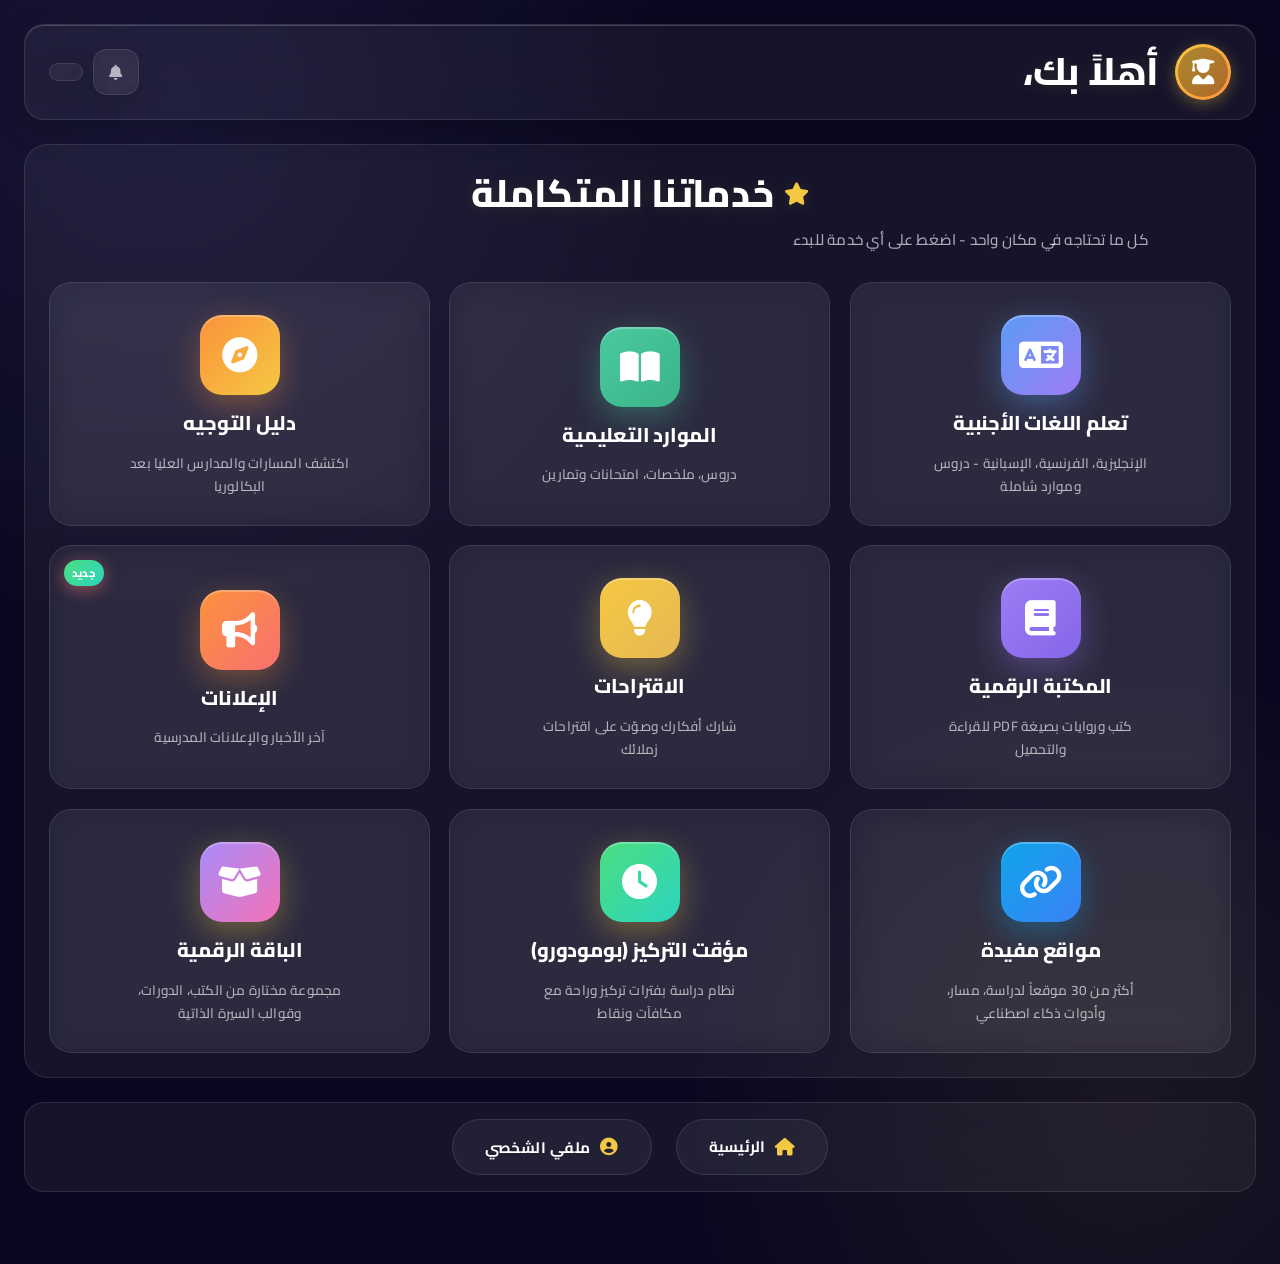
==== commit 501d89a8: "Update dashboard.html" ====
--- a/dashboard.html
+++ b/dashboard.html
@@ -1832,6 +1832,109 @@
     margin: .12rem .2rem !important;
   }
 }
+        /* ===== تصميم الباقة الرقمية ===== */
+        .digital-pack-grid {
+            display: grid;
+            grid-template-columns: repeat(auto-fill, minmax(250px, 1fr));
+            gap: 1.2rem;
+            padding: 0.5rem;
+        }
+        .digital-pack-card {
+            display: flex;
+            flex-direction: column;
+            align-items: center;
+            text-align: center;
+            padding: 1.5rem 1rem;
+            background: rgba(255, 255, 255, 0.05);
+            backdrop-filter: blur(20px);
+            -webkit-backdrop-filter: blur(20px);
+            border: 1px solid rgba(255, 255, 255, 0.1);
+            border-radius: 20px;
+            text-decoration: none;
+            color: #fff;
+            transition: all 0.3s cubic-bezier(0.175, 0.885, 0.32, 1.275);
+            position: relative;
+            overflow: hidden;
+        }
+        .digital-pack-card::before {
+            content: '';
+            position: absolute;
+            top: 0; left: 0; right: 0;
+            height: 3px;
+            background: var(--card-gradient, linear-gradient(90deg, transparent, #f5c842, transparent));
+            opacity: 0.7;
+        }
+        .digital-pack-card:hover {
+            transform: translateY(-8px) scale(1.02);
+            background: rgba(255, 255, 255, 0.1);
+            border-color: var(--card-color, rgba(245, 200, 66, 0.4));
+            box-shadow: 0 20px 40px rgba(0, 0, 0, 0.3), 0 0 30px var(--card-glow, rgba(245, 200, 66, 0.15));
+        }
+        .digital-pack-icon {
+            width: 64px;
+            height: 64px;
+            border-radius: 18px;
+            display: flex;
+            align-items: center;
+            justify-content: center;
+            font-size: 1.7rem;
+            color: #fff;
+            margin-bottom: 1rem;
+            background: var(--icon-bg, linear-gradient(135deg, #f5c842, #fb923c));
+            box-shadow: 0 8px 20px var(--icon-shadow, rgba(245, 200, 66, 0.3));
+            transition: transform 0.3s ease;
+        }
+        .digital-pack-card:hover .digital-pack-icon {
+            transform: scale(1.15) rotate(5deg);
+        }
+        .digital-pack-title {
+            font-size: 1.05rem;
+            font-weight: 800;
+            margin-bottom: 0.4rem;
+        }
+        .digital-pack-desc {
+            font-size: 0.78rem;
+            color: rgba(255, 255, 255, 0.65);
+            line-height: 1.6;
+            margin-bottom: 0.8rem;
+            flex: 1;
+        }
+        .digital-pack-link {
+            display: inline-flex;
+            align-items: center;
+            gap: 0.4rem;
+            font-size: 0.8rem;
+            font-weight: 700;
+            color: var(--card-color, #f5c842);
+            margin-top: auto;
+        }
+        .digital-pack-link i {
+            transition: transform 0.3s ease;
+        }
+        .digital-pack-card:hover .digital-pack-link i {
+            transform: translateX(-3px);
+        }
+        @media (max-width: 600px) {
+            .digital-pack-grid {
+                grid-template-columns: 1fr;
+            }
+        }
+
+        /* ===== اهتزاز عند الكود الخاطئ ===== */
+        @keyframes shake {
+            0%, 100% { transform: translateX(0); }
+            25% { transform: translateX(-8px); }
+            75% { transform: translateX(8px); }
+        }
+
+        /* تحسين حقول الكود على الهاتف */
+        @media (max-width: 480px) {
+            .code-digit {
+                width: 48px !important;
+                height: 58px !important;
+                font-size: 1.5rem !important;
+            }
+        }
 </style>
 
 </head>
@@ -2179,6 +2282,14 @@
                     <h3 class="service-title" data-i18n="adminPanel">لوحة المشرف</h3>
                     <p class="service-desc" data-i18n="serviceAdminDesc">إدارة التلاميذ، الموارد، والإعلانات</p>
                 </a>
+
+                <!-- ✅ زر الباقة الرقمية الجديد -->
+                <a href="#" class="service-card" data-service="digital-pack" id="digitalPackServiceCard" onclick="window.openDigitalPackGate(event)">
+                    <div class="service-badge new" style="background: linear-gradient(135deg, #a78bfa, #f472b6); color: #1a1a2e;">جديد</div>
+                    <div class="service-icon" style="background: linear-gradient(135deg, #a78bfa, #f472b6);"><i class="fas fa-box-open"></i></div>
+                    <h3 class="service-title">الباقة الرقمية</h3>
+                    <p class="service-desc">مجموعة مختارة من الكتب، الدورات، وقوالب السيرة الذاتية</p>
+                </a>
             </div>
         </div>
 
@@ -2282,6 +2393,71 @@
                     <i class="fas fa-sign-out-alt"></i>
                     <span>تسجيل الخروج</span>
                 </button>
+            </div>
+        </div>
+    </div>
+
+    <!-- ✅ نافذة إدخال الكود السري (محمية) -->
+    <div class="modal-overlay" id="digitalPackGateModal">
+        <div class="modal-box" style="max-width: 450px; text-align: center;">
+            <div class="modal-header">
+                <h3><i class="fas fa-lock"></i> الباقة الرقمية</h3>
+                <span class="modal-close" onclick="window.closeModal('digitalPackGateModal')">&times;</span>
+            </div>
+            <div class="modal-body">
+                <div style="font-size: 3.5rem; color: #a78bfa; margin-bottom: 1rem;">
+                    <i class="fas fa-shield-alt"></i>
+                </div>
+                <h4 style="color: #fff; font-size: 1.1rem; margin-bottom: 0.5rem;">هذه الباقة محمية</h4>
+                <p style="color: var(--text-muted); font-size: 0.85rem; margin-bottom: 1.5rem; line-height: 1.8;">
+                    للحصول على الكود، يرجى التواصل مع الإدارة أو المبرمج.<br>
+                    أدخل الكود المكون من 4 أرقام للمتابعة.
+                </p>
+
+                <div id="lockoutTimer" style="display: none; background: rgba(255, 107, 107, 0.15); border: 1px solid rgba(255, 107, 107, 0.4); border-radius: 12px; padding: 0.8rem; margin-bottom: 1.2rem;">
+                    <div style="color: #ff6b6b; font-size: 0.85rem; font-weight: 700; margin-bottom: 0.3rem;">
+                        <i class="fas fa-ban"></i> تم قفل المحاولات مؤقتاً
+                    </div>
+                    <div style="color: #fff; font-size: 1.5rem; font-weight: 800; font-variant-numeric: tabular-nums;" id="lockoutTime">60</div>
+                    <div style="color: var(--text-muted); font-size: 0.7rem;">ثانية متبقية</div>
+                </div>
+
+                <div id="codeDigitsContainer" style="display: flex; justify-content: center; gap: 0.6rem; margin-bottom: 1rem;" dir="ltr">
+                    <input type="tel" maxlength="1" class="code-digit" data-index="0" inputmode="numeric" pattern="[0-9]" style="width: 55px; height: 65px; text-align: center; font-size: 1.8rem; font-weight: 800; background: rgba(255,255,255,0.06); border: 2px solid rgba(255,255,255,0.15); border-radius: 14px; color: #fff; outline: none; transition: all 0.3s ease;" autocomplete="off">
+                    <input type="tel" maxlength="1" class="code-digit" data-index="1" inputmode="numeric" pattern="[0-9]" style="width: 55px; height: 65px; text-align: center; font-size: 1.8rem; font-weight: 800; background: rgba(255,255,255,0.06); border: 2px solid rgba(255,255,255,0.15); border-radius: 14px; color: #fff; outline: none; transition: all 0.3s ease;" autocomplete="off">
+                    <input type="tel" maxlength="1" class="code-digit" data-index="2" inputmode="numeric" pattern="[0-9]" style="width: 55px; height: 65px; text-align: center; font-size: 1.8rem; font-weight: 800; background: rgba(255,255,255,0.06); border: 2px solid rgba(255,255,255,0.15); border-radius: 14px; color: #fff; outline: none; transition: all 0.3s ease;" autocomplete="off">
+                    <input type="tel" maxlength="1" class="code-digit" data-index="3" inputmode="numeric" pattern="[0-9]" style="width: 55px; height: 65px; text-align: center; font-size: 1.8rem; font-weight: 800; background: rgba(255,255,255,0.06); border: 2px solid rgba(255,255,255,0.15); border-radius: 14px; color: #fff; outline: none; transition: all 0.3s ease;" autocomplete="off">
+                </div>
+
+                <div id="codeGateMessage" style="min-height: 24px; font-size: 0.85rem; font-weight: 600; margin-bottom: 1rem;"></div>
+
+                <div id="attemptsLeft" style="font-size: 0.75rem; color: var(--text-muted); margin-bottom: 1rem;">
+                    المحاولات المتبقية: <span id="attemptsCount" style="color: #f5c842; font-weight: 800;">3</span>
+                </div>
+
+                <button type="button" id="verifyCodeBtn" onclick="window.verifyDigitalPackCode()" style="width: 100%; padding: 0.9rem; border: none; border-radius: 14px; background: linear-gradient(135deg, #a78bfa, #f472b6); color: #1a1a2e; font-family: 'Cairo', sans-serif; font-weight: 800; font-size: 1rem; cursor: pointer; transition: all 0.3s ease;">
+                    <i class="fas fa-unlock"></i> فتح الباقة
+                </button>
+
+                <p style="color: var(--text-disabled); font-size: 0.7rem; margin-top: 1rem;">
+                    <i class="fas fa-info-circle"></i> الكود متاح فقط لتلاميذ ثانوية الخوارزمي
+                </p>
+            </div>
+        </div>
+    </div>
+
+    <!-- ✅ Modal الباقة الرقمية (تفتح بعد إدخال الكود الصحيح) -->
+    <div class="modal-overlay" id="digitalPackModal">
+        <div class="modal-box" style="max-width: 900px;">
+            <div class="modal-header">
+                <h3><i class="fas fa-box-open"></i> الباقة الرقمية</h3>
+                <span class="modal-close" onclick="window.closeModal('digitalPackModal')">&times;</span>
+            </div>
+            <div class="modal-body">
+                <p style="text-align: center; color: var(--text-muted); margin-bottom: 1.5rem;">
+                    اختر المجلد الذي يناسبك، وستُفتح لك نافذة Google Drive مباشرة.
+                </p>
+                <div class="digital-pack-grid" id="digitalPackGrid"></div>
             </div>
         </div>
     </div>
@@ -3605,6 +3781,264 @@
         }
 
         window.showToast = showToast;
+
+        // ============================================
+        // ✅ الباقة الرقمية - مع حماية متقدمة
+        // ============================================
+
+        const DIGITAL_PACK_SECRET_CODE = '0717';
+        const MAX_ATTEMPTS = 3;
+        const LOCKOUT_DURATION = 60 * 1000;
+        const STORAGE_KEY_ATTEMPTS = 'dp_attempts';
+        const STORAGE_KEY_LOCKOUT = 'dp_lockout_until';
+
+        let lockoutInterval = null;
+
+        const digitalPackFolders = [
+            { title: 'الكتب الإلكترونية', desc: 'مجموعة من الكتب والروايات التعليمية بصيغة PDF.', url: 'https://drive.google.com/drive/folders/1Dmjc1TtMrpEcvD6O8kwDz7ZkbtNl0mOC?usp=drive_link', icon: 'fa-book', color: 'linear-gradient(135deg, #5b9cf5, #4a8ae0)', glow: 'rgba(91, 156, 245, 0.3)' },
+            { title: 'قوالب السيرة الذاتية', desc: 'قوالب CV احترافية جاهزة للتعديل والاستخدام.', url: 'https://drive.google.com/drive/folders/1Dmjc1TtMrpEcvD6O8kwDz7ZkbtNl0mOC?usp=drive_link', icon: 'fa-file-signature', color: 'linear-gradient(135deg, #4ade80, #2dd4bf)', glow: 'rgba(74, 222, 128, 0.3)' },
+            { title: 'الإدارة والقانون', desc: 'موارد وكتب في مجال الإدارة والقانون.', url: 'https://drive.google.com/drive/folders/1Dmjc1TtMrpEcvD6O8kwDz7ZkbtNl0mOC?usp=drive_link', icon: 'fa-balance-scale', color: 'linear-gradient(135deg, #f5c842, #fb923c)', glow: 'rgba(245, 200, 66, 0.3)' },
+            { title: 'الدورات التدريبية', desc: 'أكثر من 50 دورة في التصميم، التسويق، والبرمجة.', url: 'https://drive.google.com/drive/folders/1UUza1iOTFCuoKzj9DY00CtKvffXAAF9e?usp=drive_link', icon: 'fa-graduation-cap', color: 'linear-gradient(135deg, #a78bfa, #f472b6)', glow: 'rgba(167, 139, 250, 0.3)' },
+            { title: 'الأمن السيبراني', desc: 'كتب ودورات في مجال الأمن السيبراني وحماية المعلومات.', url: 'https://drive.google.com/drive/folders/1mUnq7Qzb97_7cvzJvTBAk_cK4Moyt3fl?usp=drive_link', icon: 'fa-shield-alt', color: 'linear-gradient(135deg, #f87171, #fb923c)', glow: 'rgba(248, 113, 113, 0.3)' },
+            { title: 'أصول التصميم', desc: 'أيقونات، وجوه تعبيرية، ومؤثرات صوتية للمشاريع.', url: 'https://drive.google.com/drive/folders/1B-WXYZ0gkRxiE8PXquaTS1Kr1qJSC3eS?usp=drive_link', icon: 'fa-palette', color: 'linear-gradient(135deg, #2dd4bf, #14b8a6)', glow: 'rgba(45, 212, 191, 0.3)' }
+        ];
+
+        function getLockoutRemaining() {
+            try {
+                const until = parseInt(localStorage.getItem(STORAGE_KEY_LOCKOUT) || '0', 10);
+                if (!until) return 0;
+                const remaining = until - Date.now();
+                return remaining > 0 ? remaining : 0;
+            } catch (e) { return 0; }
+        }
+
+        function getAttemptsCount() {
+            try {
+                return parseInt(localStorage.getItem(STORAGE_KEY_ATTEMPTS) || '0', 10) || 0;
+            } catch (e) { return 0; }
+        }
+
+        function incrementAttempts() {
+            const current = getAttemptsCount() + 1;
+            try { localStorage.setItem(STORAGE_KEY_ATTEMPTS, String(current)); } catch (e) {}
+            return current;
+        }
+
+        function resetAttempts() {
+            try {
+                localStorage.removeItem(STORAGE_KEY_ATTEMPTS);
+                localStorage.removeItem(STORAGE_KEY_LOCKOUT);
+            } catch (e) {}
+        }
+
+        function lockoutUser() {
+            try {
+                localStorage.setItem(STORAGE_KEY_LOCKOUT, String(Date.now() + LOCKOUT_DURATION));
+                localStorage.setItem(STORAGE_KEY_ATTEMPTS, String(MAX_ATTEMPTS));
+            } catch (e) {}
+        }
+
+        function showLockoutUI(remainingMs) {
+            const timerEl = document.getElementById('lockoutTimer');
+            const timeEl = document.getElementById('lockoutTime');
+            const digits = document.querySelectorAll('.code-digit');
+            const verifyBtn = document.getElementById('verifyCodeBtn');
+            const attemptsEl = document.getElementById('attemptsLeft');
+
+            if (timerEl) timerEl.style.display = 'block';
+            if (attemptsEl) attemptsEl.style.display = 'none';
+
+            digits.forEach(d => { d.disabled = true; d.style.opacity = '0.4'; });
+            if (verifyBtn) { verifyBtn.disabled = true; verifyBtn.style.opacity = '0.5'; verifyBtn.style.cursor = 'not-allowed'; }
+
+            if (lockoutInterval) clearInterval(lockoutInterval);
+            lockoutInterval = setInterval(() => {
+                const remaining = getLockoutRemaining();
+                if (remaining <= 0) {
+                    clearInterval(lockoutInterval);
+                    lockoutInterval = null;
+                    hideLockoutUI();
+                } else {
+                    if (timeEl) timeEl.textContent = Math.ceil(remaining / 1000);
+                }
+            }, 250);
+
+            if (timeEl) timeEl.textContent = Math.ceil(remainingMs / 1000);
+        }
+
+        function hideLockoutUI() {
+            const timerEl = document.getElementById('lockoutTimer');
+            const digits = document.querySelectorAll('.code-digit');
+            const verifyBtn = document.getElementById('verifyCodeBtn');
+            const attemptsEl = document.getElementById('attemptsLeft');
+            const attemptsCount = document.getElementById('attemptsCount');
+
+            if (timerEl) timerEl.style.display = 'none';
+            if (attemptsEl) attemptsEl.style.display = 'block';
+
+            digits.forEach(d => {
+                d.disabled = false;
+                d.style.opacity = '1';
+                d.value = '';
+                d.style.borderColor = 'rgba(255,255,255,0.15)';
+                d.style.background = 'rgba(255,255,255,0.06)';
+            });
+            if (verifyBtn) { verifyBtn.disabled = false; verifyBtn.style.opacity = '1'; verifyBtn.style.cursor = 'pointer'; }
+
+            resetAttempts();
+            if (attemptsCount) attemptsCount.textContent = MAX_ATTEMPTS;
+
+            setTimeout(() => {
+                const first = document.querySelector('.code-digit[data-index="0"]');
+                if (first) first.focus();
+            }, 200);
+        }
+
+        function updateAttemptsUI() {
+            const remaining = MAX_ATTEMPTS - getAttemptsCount();
+            const countEl = document.getElementById('attemptsCount');
+            if (countEl) {
+                countEl.textContent = Math.max(0, remaining);
+                countEl.style.color = remaining <= 1 ? '#ff6b6b' : '#f5c842';
+            }
+        }
+
+        window.openDigitalPackGate = function(event) {
+            if (event) event.preventDefault();
+
+            document.querySelectorAll('.code-digit').forEach(input => {
+                input.value = '';
+                input.style.borderColor = 'rgba(255,255,255,0.15)';
+                input.style.background = 'rgba(255,255,255,0.06)';
+            });
+            const msg = document.getElementById('codeGateMessage');
+            if (msg) { msg.textContent = ''; msg.style.color = ''; }
+
+            window.openModal('digitalPackGateModal');
+
+            const remaining = getLockoutRemaining();
+            if (remaining > 0) {
+                showLockoutUI(remaining);
+            } else {
+                hideLockoutUI();
+                updateAttemptsUI();
+                setTimeout(() => {
+                    const first = document.querySelector('.code-digit[data-index="0"]');
+                    if (first) first.focus();
+                }, 300);
+            }
+        };
+
+        window.verifyDigitalPackCode = function() {
+            const lockRemaining = getLockoutRemaining();
+            if (lockRemaining > 0) { showLockoutUI(lockRemaining); return; }
+
+            const digits = document.querySelectorAll('.code-digit');
+            let enteredCode = '';
+            digits.forEach(input => enteredCode += input.value);
+
+            const msg = document.getElementById('codeGateMessage');
+
+            if (enteredCode.length !== 4) {
+                if (msg) { msg.textContent = '⚠️ أدخل الكود كاملاً (4 أرقام)'; msg.style.color = '#ff6b6b'; }
+                return;
+            }
+
+            if (enteredCode === DIGITAL_PACK_SECRET_CODE) {
+                if (msg) { msg.textContent = '✅ الكود صحيح! جاري فتح الباقة...'; msg.style.color = '#4ade80'; }
+
+                digits.forEach(input => {
+                    input.style.borderColor = '#4ade80';
+                    input.style.background = 'rgba(74, 222, 128, 0.15)';
+                });
+
+                resetAttempts();
+
+                setTimeout(() => {
+                    window.closeModal('digitalPackGateModal');
+                    renderDigitalPackCards();
+                    window.openModal('digitalPackModal');
+                }, 800);
+
+            } else {
+                const attempts = incrementAttempts();
+                const remaining = MAX_ATTEMPTS - attempts;
+
+                if (msg) {
+                    msg.textContent = `❌ الكود غير صحيح. المحاولات المتبقية: ${Math.max(0, remaining)}`;
+                    msg.style.color = '#ff6b6b';
+                }
+
+                digits.forEach(input => {
+                    input.style.borderColor = '#ff6b6b';
+                    input.style.background = 'rgba(255, 107, 107, 0.15)';
+                    input.value = '';
+                });
+
+                const container = document.getElementById('codeDigitsContainer');
+                if (container) {
+                    container.style.animation = 'shake 0.4s ease';
+                    setTimeout(() => { container.style.animation = ''; }, 400);
+                }
+
+                updateAttemptsUI();
+
+                if (attempts >= MAX_ATTEMPTS) {
+                    lockoutUser();
+                    setTimeout(() => { showLockoutUI(LOCKOUT_DURATION); }, 600);
+                } else {
+                    setTimeout(() => {
+                        const first = document.querySelector('.code-digit[data-index="0"]');
+                        if (first) first.focus();
+                    }, 100);
+                }
+            }
+        };
+
+        function renderDigitalPackCards() {
+            const grid = document.getElementById('digitalPackGrid');
+            if (!grid) return;
+
+            grid.innerHTML = digitalPackFolders.map(folder => `
+                <a href="${folder.url}" target="_blank" rel="noopener noreferrer" class="digital-pack-card"
+                   style="--icon-bg: ${folder.color}; --card-color: ${folder.color.split(',')[1].replace(')', '')}; --card-glow: ${folder.glow};">
+                    <div class="digital-pack-icon"><i class="fas ${folder.icon}"></i></div>
+                    <h4 class="digital-pack-title">${folder.title}</h4>
+                    <p class="digital-pack-desc">${folder.desc}</p>
+                    <span class="digital-pack-link"><i class="fas fa-external-link-alt"></i> فتح المجلد</span>
+                </a>
+            `).join('');
+        }
+
+        document.addEventListener('DOMContentLoaded', function() {
+            const digits = document.querySelectorAll('.code-digit');
+
+            digits.forEach((input, index) => {
+                input.addEventListener('input', function() {
+                    this.value = this.value.replace(/[^0-9]/g, '');
+                    if (this.value && index < digits.length - 1) {
+                        digits[index + 1].focus();
+                    }
+                    let allFilled = true;
+                    digits.forEach(d => { if (!d.value) allFilled = false; });
+                    if (allFilled) {
+                        setTimeout(() => window.verifyDigitalPackCode(), 200);
+                    }
+                });
+
+                input.addEventListener('keydown', function(e) {
+                    if (e.key === 'Backspace' && !this.value && index > 0) {
+                        digits[index - 1].focus();
+                    }
+                    if (e.key === 'Enter') {
+                        e.preventDefault();
+                        window.verifyDigitalPackCode();
+                    }
+                });
+
+                input.addEventListener('focus', function() { this.select(); });
+            });
+        });
 
         init();
     </script>
@@ -4000,5 +4434,6 @@
     });
 })();
 </script>
+<script type="module" src="language-init.js"></script>
 </body>
-</html>+</html>
